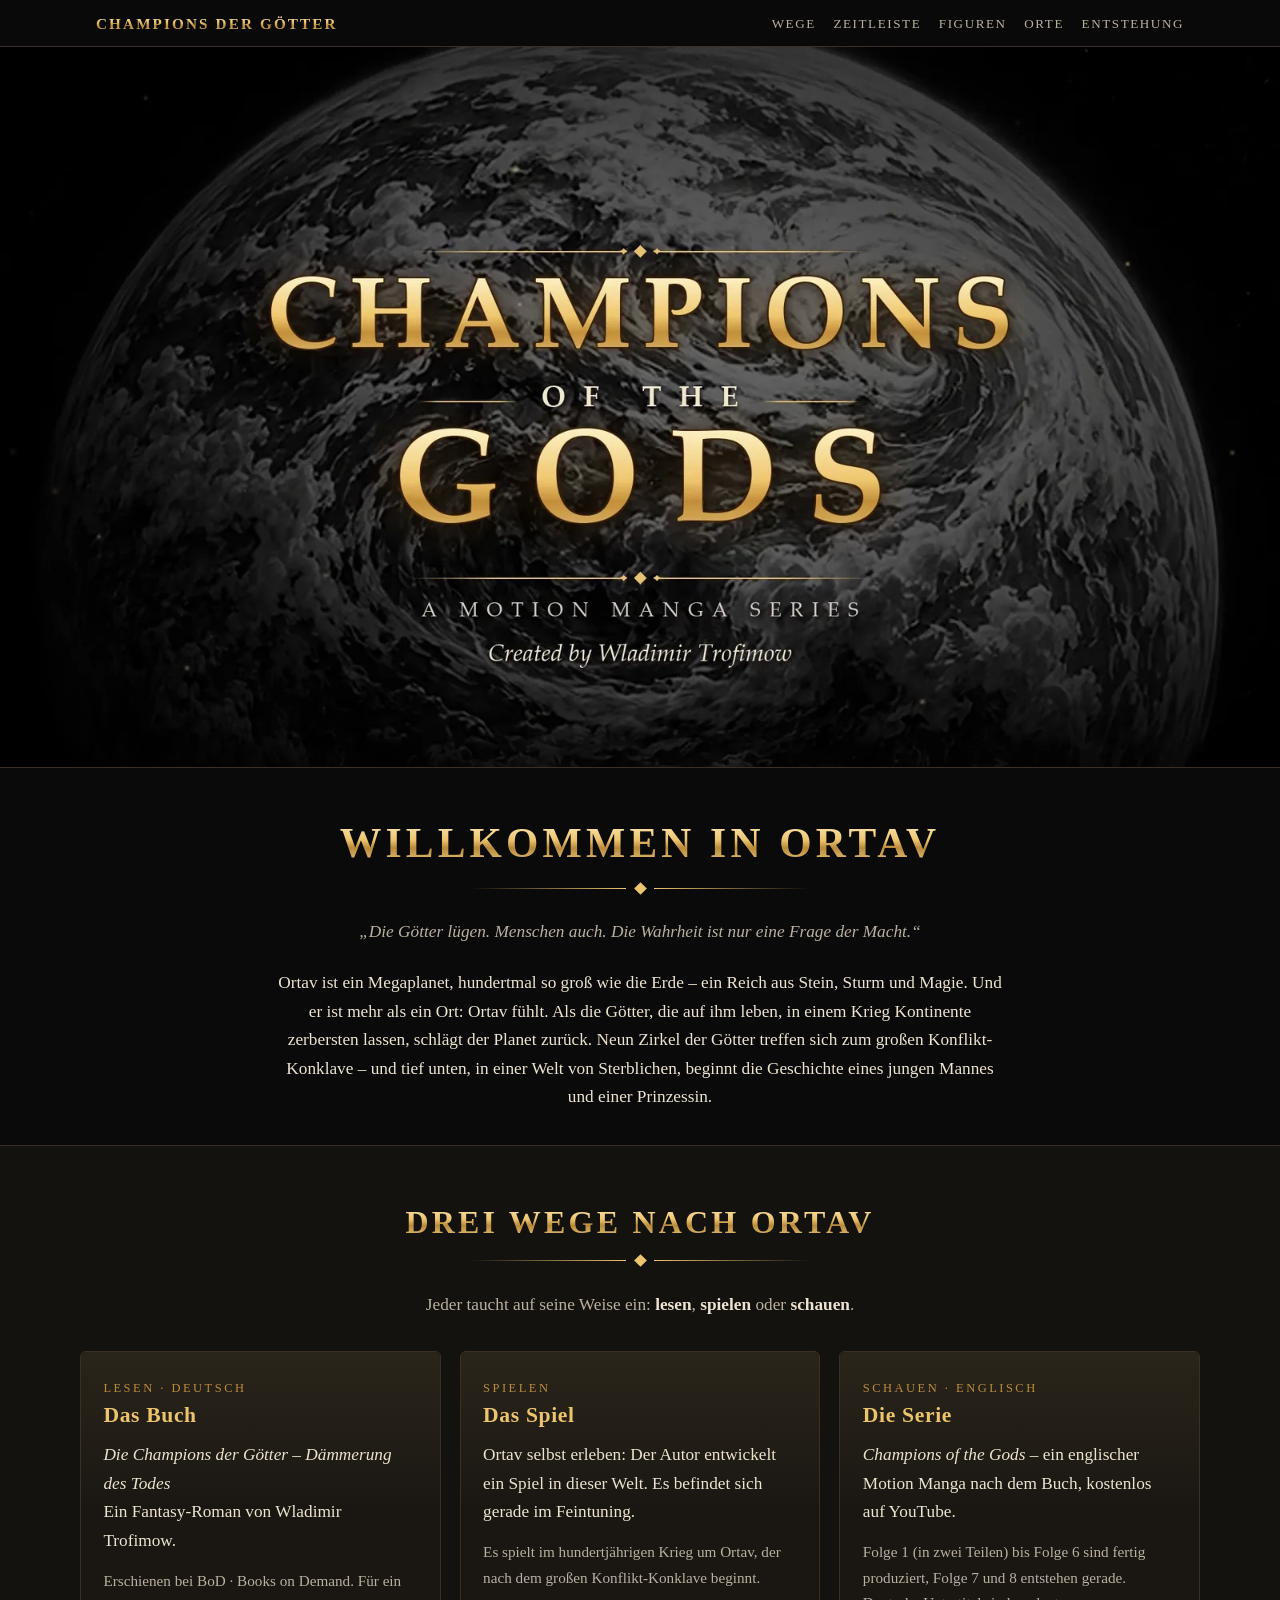
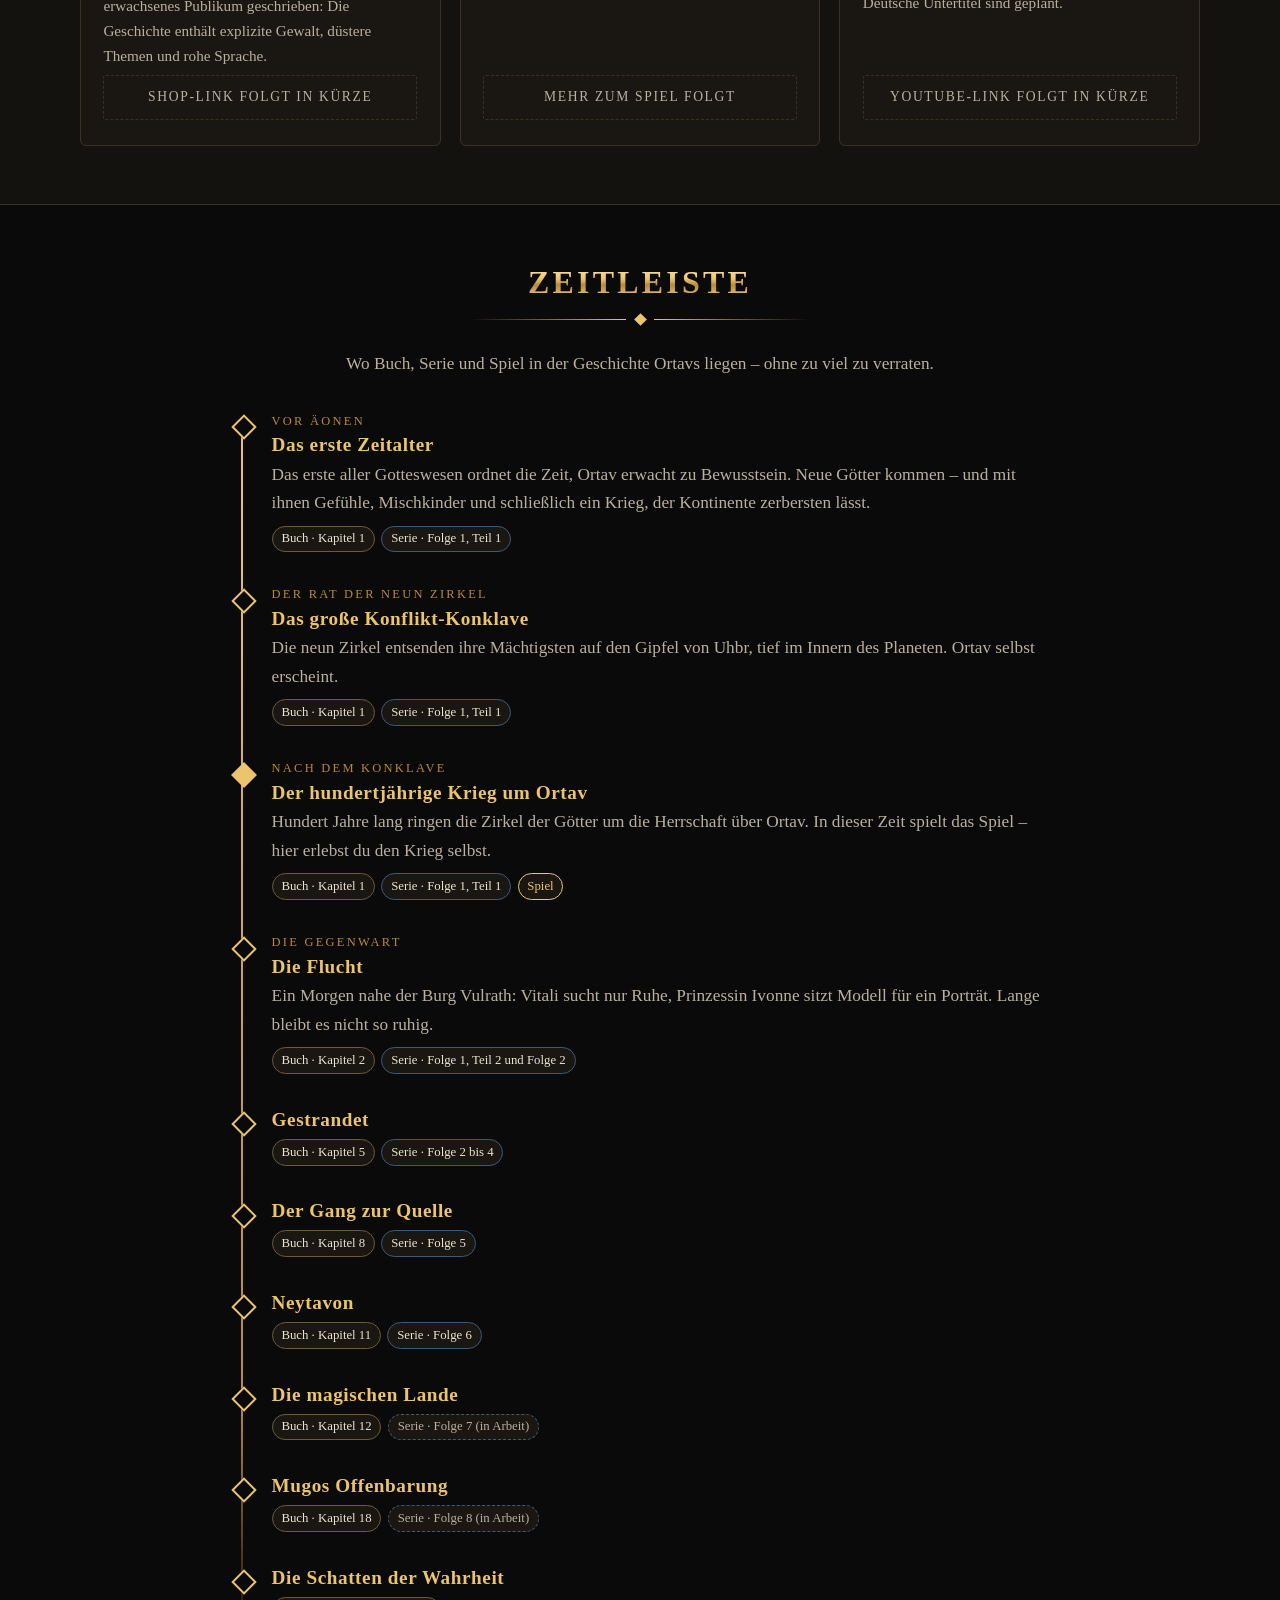
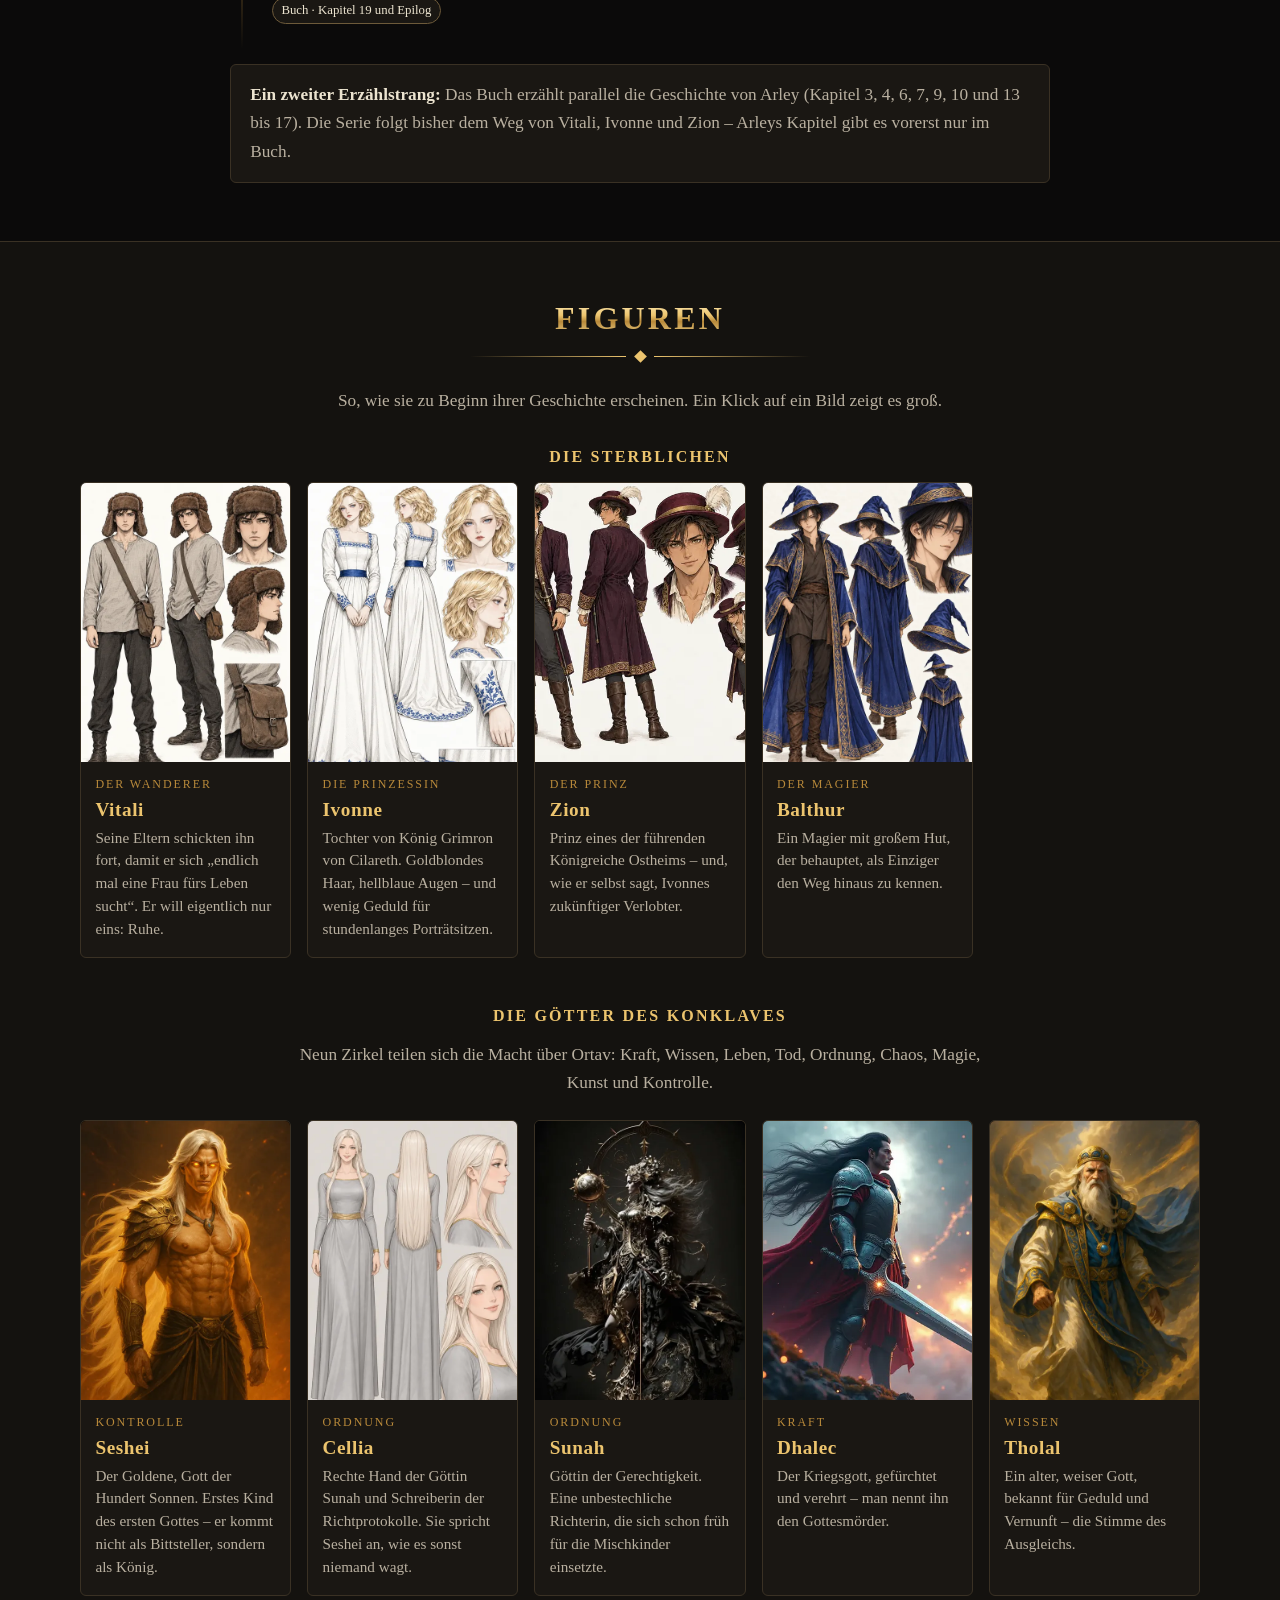
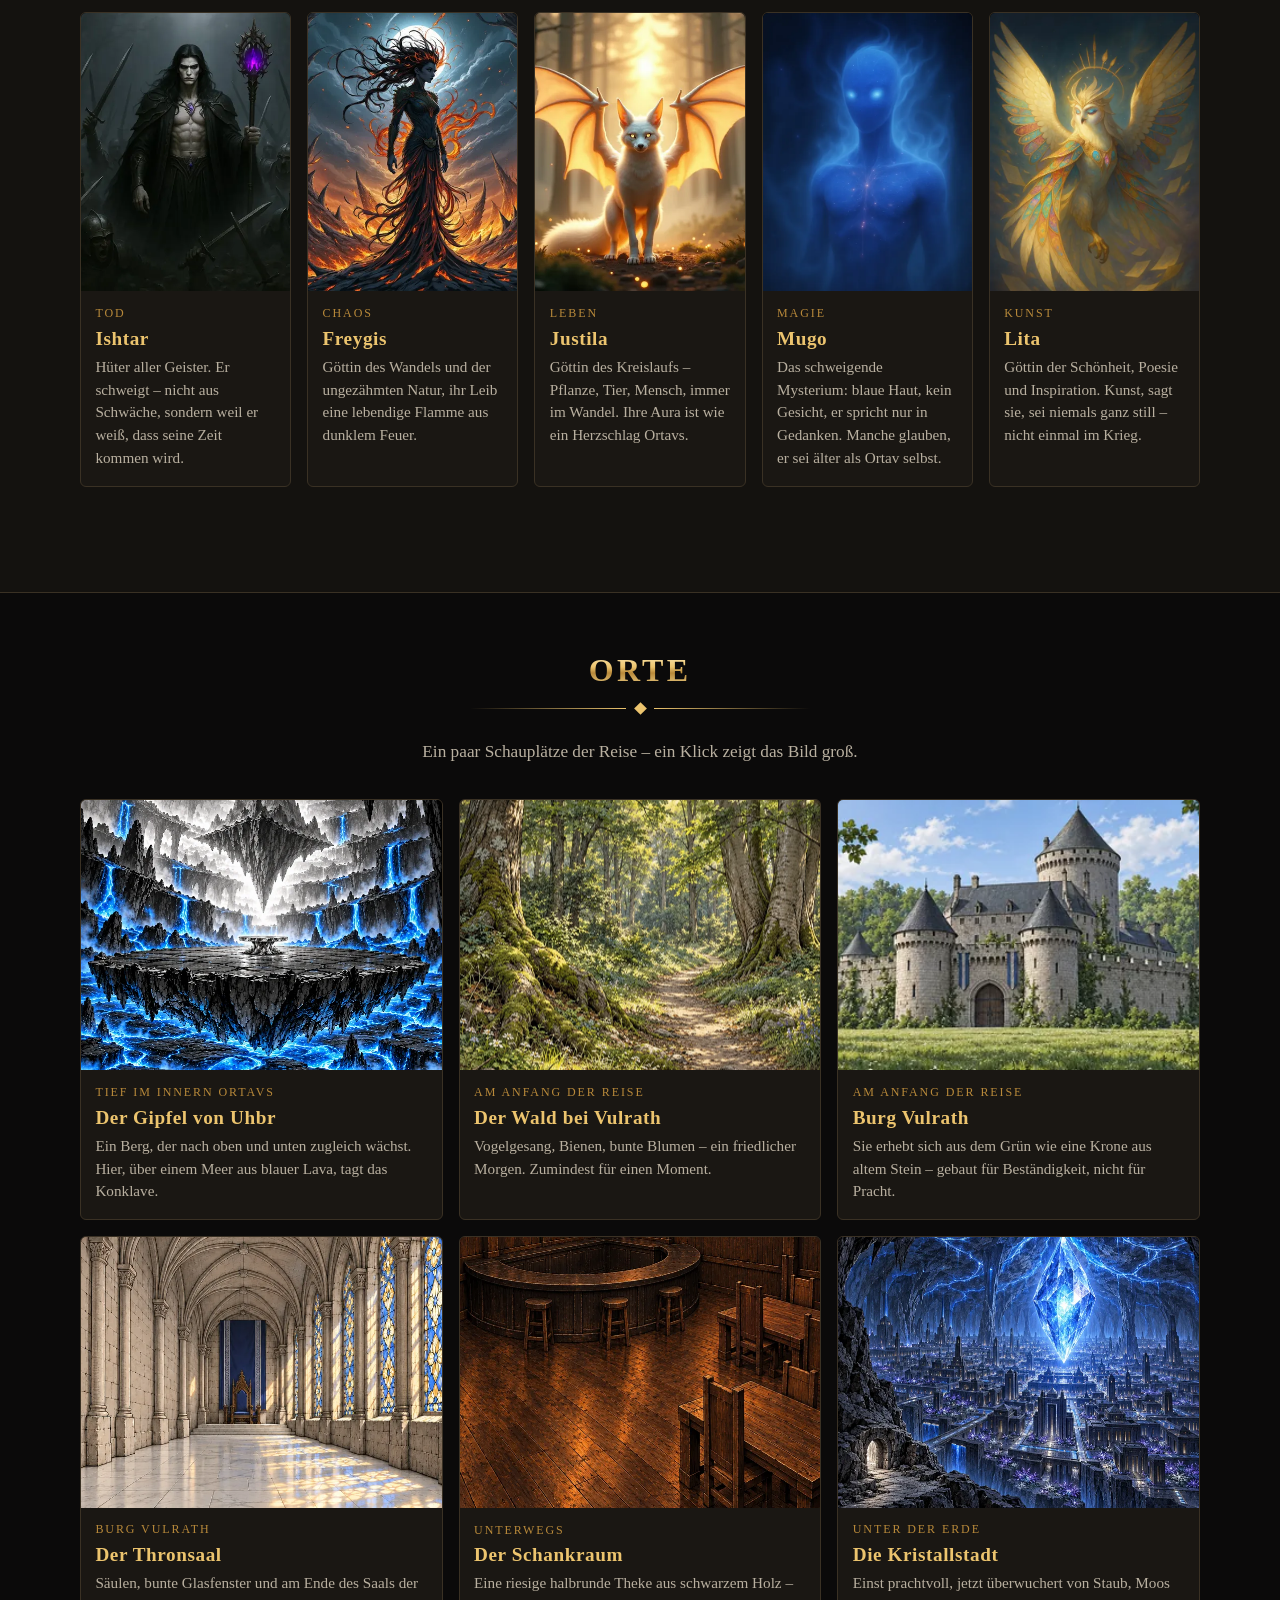
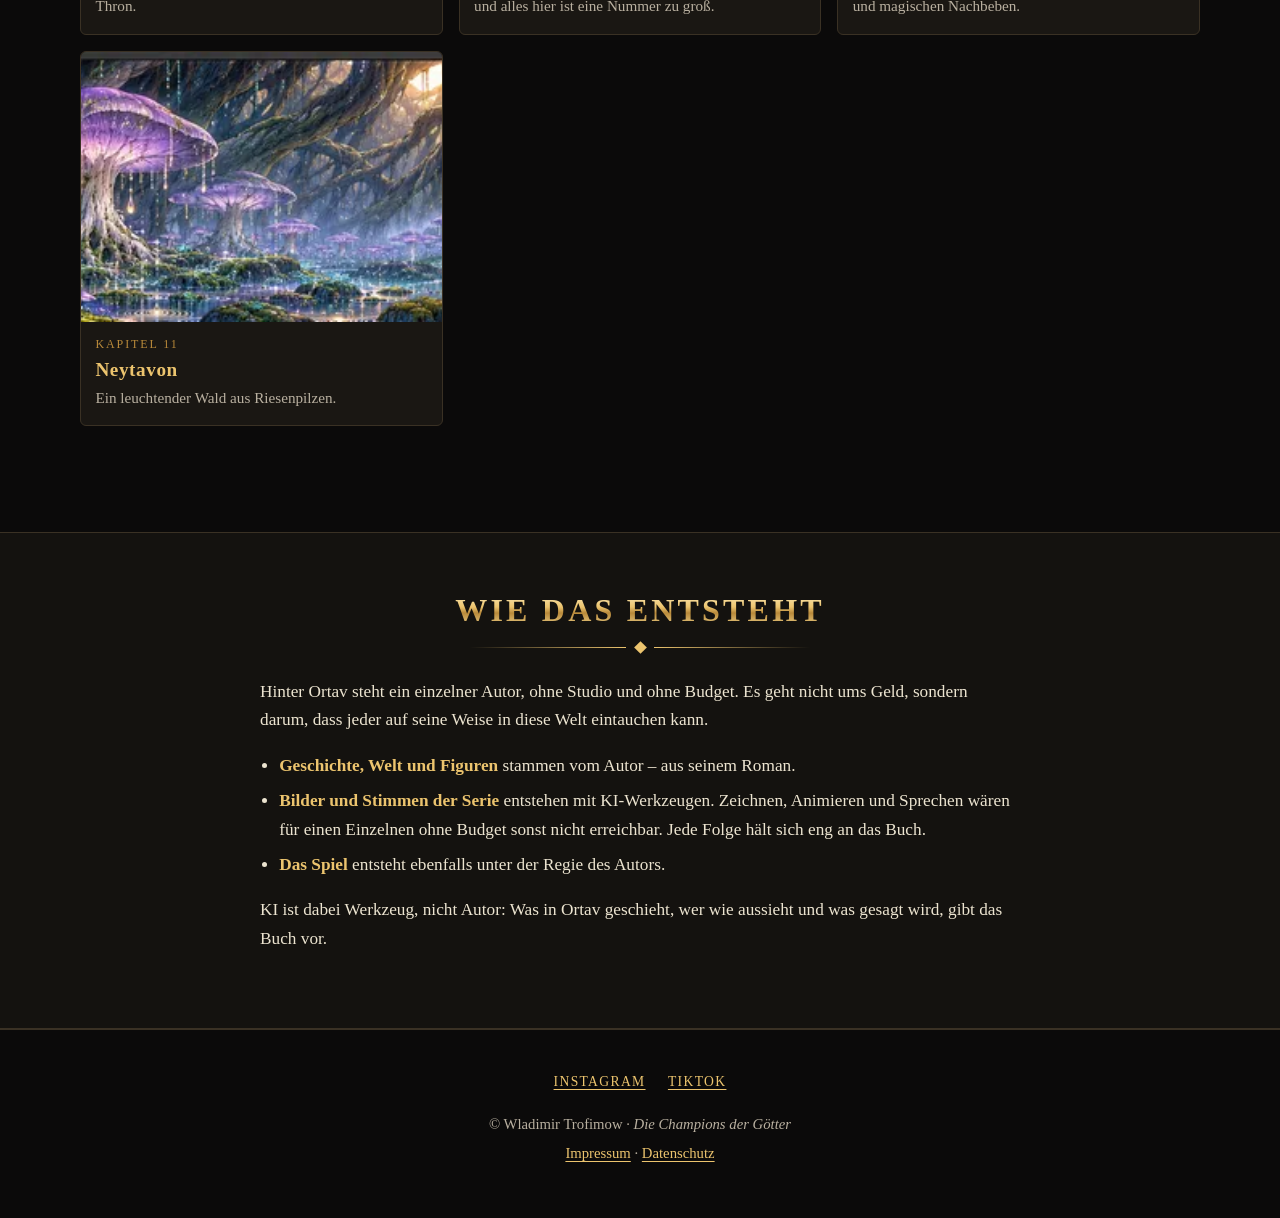
==== index.html @ 9cc0976a "Ortav-Webseite: Startseite, Zeitleiste, Figuren, Orte, Entstehung Co-Authored-By: Claude Opus 5.5 <n" ====
<!doctype html>
<html lang="de">
<head>
  <meta charset="utf-8">
  <meta name="viewport" content="width=device-width, initial-scale=1">
  <title>Champions der Götter – Willkommen in Ortav</title>
  <meta name="description" content="Die Welt Ortav aus dem Fantasy-Roman „Die Champions der Götter – Dämmerung des Todes“ von Wladimir Trofimow: Buch, Spiel und die englische Motion-Manga-Serie auf YouTube.">
  <meta name="theme-color" content="#0b0a0a">
  <meta property="og:type" content="website">
  <meta property="og:url" content="https://championsdergoetter-dotcom.github.io/">
  <meta property="og:title" content="Champions der Götter – Willkommen in Ortav">
  <meta property="og:description" content="Lesen, spielen oder schauen: drei Wege in die Welt Ortav.">
  <meta property="og:image" content="https://championsdergoetter-dotcom.github.io/img/vorschau.jpg">
  <link rel="icon" href="favicon.svg" type="image/svg+xml">
  <link rel="stylesheet" href="style.css">
</head>
<body>
<a class="skip" href="#inhalt">Zum Inhalt springen</a>

<header class="kopf">
  <div class="kopf-innen">
    <a class="marke" href="#top">Champions der Götter</a>
    <nav aria-label="Hauptnavigation">
      <ul>
        <li><a href="#wege">Wege</a></li>
        <li><a href="#zeitleiste">Zeitleiste</a></li>
        <li><a href="#figuren">Figuren</a></li>
        <li><a href="#orte">Orte</a></li>
        <li><a href="#entstehung">Entstehung</a></li>
      </ul>
    </nav>
  </div>
</header>

<main id="inhalt">
  <div class="titel" id="top">
    <img src="img/titelkarte.webp"
         srcset="img/titelkarte-klein.webp 800w, img/titelkarte.webp 1600w"
         sizes="100vw" width="1600" height="900"
         alt="Titelkarte der Serie: in goldenen Buchstaben „Champions of the Gods“ vor dem dunklen Riesenplaneten Ortav">
  </div>

  <section class="einleitung" aria-labelledby="willkommen">
    <h1 id="willkommen">Willkommen in Ortav</h1>
    <div class="zier" aria-hidden="true"><span></span></div>
    <p class="motto">„Die Götter lügen. Menschen auch. Die Wahrheit ist nur eine Frage der Macht.“</p>
    <p>Ortav ist ein Megaplanet, hundertmal so groß wie die Erde – ein Reich aus Stein, Sturm und Magie.
      Und er ist mehr als ein Ort: Ortav fühlt. Als die Götter, die auf ihm leben, in einem Krieg
      Kontinente zerbersten lassen, schlägt der Planet zurück. Neun Zirkel der Götter treffen sich
      zum großen Konflikt-Konklave – und tief unten, in einer Welt von Sterblichen, beginnt die
      Geschichte eines jungen Mannes und einer Prinzessin.</p>
  </section>

  <!-- ===================== DREI WEGE ===================== -->
  <section class="abschnitt" id="wege" aria-labelledby="wege-titel">
    <div class="innen">
      <h2 id="wege-titel">Drei Wege nach Ortav</h2>
      <div class="zier" aria-hidden="true"><span></span></div>
      <p class="lead">Jeder taucht auf seine Weise ein: <strong>lesen</strong>, <strong>spielen</strong> oder <strong>schauen</strong>.</p>

      <div class="wege">
        <article class="weg">
          <p class="art">Lesen · Deutsch</p>
          <h3>Das Buch</h3>
          <p><em>Die Champions der Götter – Dämmerung des Todes</em><br>Ein Fantasy-Roman von Wladimir Trofimow.</p>
          <p class="klein">Erschienen bei BoD · Books on Demand. Für ein erwachsenes Publikum geschrieben: Die Geschichte enthält
            explizite Gewalt, düstere Themen und rohe Sprache.</p>
          <span class="knopf aus">Shop-Link folgt in Kürze</span>
        </article>

        <article class="weg">
          <p class="art">Spielen</p>
          <h3>Das Spiel</h3>
          <p>Ortav selbst erleben: Der Autor entwickelt ein Spiel in dieser Welt. Es befindet sich gerade im Feintuning.</p>
          <p class="klein">Es spielt im hundertjährigen Krieg um Ortav, der nach dem großen Konflikt-Konklave beginnt.</p>
          <span class="knopf aus">Mehr zum Spiel folgt</span>
        </article>

        <article class="weg">
          <p class="art">Schauen · Englisch</p>
          <h3>Die Serie</h3>
          <p><em>Champions of the Gods</em> – ein englischer Motion Manga nach dem Buch, kostenlos auf YouTube.</p>
          <p class="klein">Folge 1 (in zwei Teilen) bis Folge 6 sind fertig produziert, Folge 7 und 8 entstehen gerade.
            Deutsche Untertitel sind geplant.</p>
          <span class="knopf aus">YouTube-Link folgt in Kürze</span>
        </article>
      </div>
    </div>
  </section>

  <!-- ===================== ZEITLEISTE ===================== -->
  <section class="abschnitt" id="zeitleiste" aria-labelledby="zeit-titel">
    <div class="innen">
      <h2 id="zeit-titel">Zeitleiste</h2>
      <div class="zier" aria-hidden="true"><span></span></div>
      <p class="lead">Wo Buch, Serie und Spiel in der Geschichte Ortavs liegen – ohne zu viel zu verraten.</p>

      <ol class="zeitleiste">
        <li>
          <p class="epoche">Vor Äonen</p>
          <h3>Das erste Zeitalter</h3>
          <p>Das erste aller Gotteswesen ordnet die Zeit, Ortav erwacht zu Bewusstsein. Neue Götter kommen –
            und mit ihnen Gefühle, Mischkinder und schließlich ein Krieg, der Kontinente zerbersten lässt.</p>
          <ul class="marken"><li class="buch">Buch · Kapitel 1</li><li class="serie">Serie · Folge 1, Teil 1</li></ul>
        </li>
        <li>
          <p class="epoche">Der Rat der neun Zirkel</p>
          <h3>Das große Konflikt-Konklave</h3>
          <p>Die neun Zirkel entsenden ihre Mächtigsten auf den Gipfel von Uhbr, tief im Innern des Planeten. Ortav selbst erscheint.</p>
          <ul class="marken"><li class="buch">Buch · Kapitel 1</li><li class="serie">Serie · Folge 1, Teil 1</li></ul>
        </li>
        <li class="spiel">
          <p class="epoche">Nach dem Konklave</p>
          <h3>Der hundertjährige Krieg um Ortav</h3>
          <p>Hundert Jahre lang ringen die Zirkel der Götter um die Herrschaft über Ortav.
            In dieser Zeit spielt das Spiel – hier erlebst du den Krieg selbst.</p>
          <ul class="marken"><li class="buch">Buch · Kapitel 1</li><li class="serie">Serie · Folge 1, Teil 1</li><li class="spiel">Spiel</li></ul>
        </li>
        <li>
          <p class="epoche">Die Gegenwart</p>
          <h3>Die Flucht</h3>
          <p>Ein Morgen nahe der Burg Vulrath: Vitali sucht nur Ruhe, Prinzessin Ivonne sitzt Modell für ein Porträt. Lange bleibt es nicht so ruhig.</p>
          <ul class="marken"><li class="buch">Buch · Kapitel 2</li><li class="serie">Serie · Folge 1, Teil 2 und Folge 2</li></ul>
        </li>
        <li>
          <h3>Gestrandet</h3>
          <ul class="marken"><li class="buch">Buch · Kapitel 5</li><li class="serie">Serie · Folge 2 bis 4</li></ul>
        </li>
        <li>
          <h3>Der Gang zur Quelle</h3>
          <ul class="marken"><li class="buch">Buch · Kapitel 8</li><li class="serie">Serie · Folge 5</li></ul>
        </li>
        <li>
          <h3>Neytavon</h3>
          <ul class="marken"><li class="buch">Buch · Kapitel 11</li><li class="serie">Serie · Folge 6</li></ul>
        </li>
        <li>
          <h3>Die magischen Lande</h3>
          <ul class="marken"><li class="buch">Buch · Kapitel 12</li><li class="serie wip">Serie · Folge 7 (in Arbeit)</li></ul>
        </li>
        <li>
          <h3>Mugos Offenbarung</h3>
          <ul class="marken"><li class="buch">Buch · Kapitel 18</li><li class="serie wip">Serie · Folge 8 (in Arbeit)</li></ul>
        </li>
        <li>
          <h3>Die Schatten der Wahrheit</h3>
          <ul class="marken"><li class="buch">Buch · Kapitel 19 und Epilog</li></ul>
        </li>
      </ol>

      <div class="nebenstrang">
        <strong>Ein zweiter Erzählstrang:</strong> Das Buch erzählt parallel die Geschichte von Arley
        (Kapitel 3, 4, 6, 7, 9, 10 und 13 bis 17). Die Serie folgt bisher dem Weg von Vitali, Ivonne und Zion –
        Arleys Kapitel gibt es vorerst nur im Buch.
      </div>
    </div>
  </section>

  <!-- ===================== FIGUREN ===================== -->
  <section class="abschnitt" id="figuren" aria-labelledby="fig-titel">
    <div class="innen">
      <h2 id="fig-titel">Figuren</h2>
      <div class="zier" aria-hidden="true"><span></span></div>
      <p class="lead">So, wie sie zu Beginn ihrer Geschichte erscheinen. Ein Klick auf ein Bild zeigt es groß.</p>

      <h3 class="gruppe">Die Sterblichen</h3>
      <div class="karten">
        <figure class="karte">
          <a class="bild" href="img/fig-vitali-gross.webp"><img src="img/fig-vitali.webp" width="520" height="780" loading="lazy" alt="Vitali: junger Mann mit brauner Ushanka, schlichtem Hemd und Umhängetasche"></a>
          <figcaption><span class="rolle">Der Wanderer</span><h3>Vitali</h3>
            <p>Seine Eltern schickten ihn fort, damit er sich „endlich mal eine Frau fürs Leben sucht“. Er will eigentlich nur eins: Ruhe.</p></figcaption>
        </figure>
        <figure class="karte">
          <a class="bild" href="img/fig-ivonne-gross.webp"><img src="img/fig-ivonne.webp" width="520" height="780" loading="lazy" alt="Ivonne: junge Frau mit goldblondem, welligem Haar in einem weißen Kleid"></a>
          <figcaption><span class="rolle">Die Prinzessin</span><h3>Ivonne</h3>
            <p>Tochter von König Grimron von Cilareth. Goldblondes Haar, hellblaue Augen – und wenig Geduld für stundenlanges Porträtsitzen.</p></figcaption>
        </figure>
        <figure class="karte">
          <a class="bild" href="img/fig-zion-gross.webp"><img src="img/fig-zion.webp" width="520" height="475" loading="lazy" alt="Zion: junger Mann mit Federhut und weinrotem Mantel"></a>
          <figcaption><span class="rolle">Der Prinz</span><h3>Zion</h3>
            <p>Prinz eines der führenden Königreiche Ostheims – und, wie er selbst sagt, Ivonnes zukünftiger Verlobter.</p></figcaption>
        </figure>
        <figure class="karte">
          <a class="bild" href="img/fig-balthur-gross.webp"><img src="img/fig-balthur.webp" width="520" height="780" loading="lazy" alt="Balthur: Magier mit breitkrempigem blauem Spitzhut und blauem Mantel"></a>
          <figcaption><span class="rolle">Der Magier</span><h3>Balthur</h3>
            <p>Ein Magier mit großem Hut, der behauptet, als Einziger den Weg hinaus zu kennen.</p></figcaption>
        </figure>
      </div>

      <h3 class="gruppe">Die Götter des Konklaves</h3>
      <p class="lead">Neun Zirkel teilen sich die Macht über Ortav: Kraft, Wissen, Leben, Tod, Ordnung, Chaos, Magie, Kunst und Kontrolle.</p>
      <div class="karten">
        <figure class="karte">
          <a class="bild" href="img/fig-seshei-gross.webp"><img src="img/fig-seshei.webp" width="520" height="780" loading="lazy" alt="Seshei: Gott mit langem weißem Haar in goldenem Licht"></a>
          <figcaption><span class="rolle">Kontrolle</span><h3>Seshei</h3>
            <p>Der Goldene, Gott der Hundert Sonnen. Erstes Kind des ersten Gottes – er kommt nicht als Bittsteller, sondern als König.</p></figcaption>
        </figure>
        <figure class="karte">
          <a class="bild" href="img/fig-cellia-gross.webp"><img src="img/fig-cellia.webp" width="520" height="780" loading="lazy" alt="Cellia: Göttin mit hüftlangem weißblondem Haar in silbergrauem Kleid"></a>
          <figcaption><span class="rolle">Ordnung</span><h3>Cellia</h3>
            <p>Rechte Hand der Göttin Sunah und Schreiberin der Richtprotokolle. Sie spricht Seshei an, wie es sonst niemand wagt.</p></figcaption>
        </figure>
        <figure class="karte">
          <a class="bild" href="img/fig-sunah-gross.webp"><img src="img/fig-sunah.webp" width="520" height="650" loading="lazy" alt="Sunah: Göttin in dunkler, reich verzierter Rüstung"></a>
          <figcaption><span class="rolle">Ordnung</span><h3>Sunah</h3>
            <p>Göttin der Gerechtigkeit. Eine unbestechliche Richterin, die sich schon früh für die Mischkinder einsetzte.</p></figcaption>
        </figure>
        <figure class="karte">
          <a class="bild" href="img/fig-dhalec-gross.webp"><img src="img/fig-dhalec.webp" width="520" height="428" loading="lazy" alt="Dhalec: gerüsteter Krieger mit rotem Umhang und Schwert vor einem Sternenhimmel"></a>
          <figcaption><span class="rolle">Kraft</span><h3>Dhalec</h3>
            <p>Der Kriegsgott, gefürchtet und verehrt – man nennt ihn den Gottesmörder.</p></figcaption>
        </figure>
        <figure class="karte">
          <a class="bild" href="img/fig-tholal-gross.webp"><img src="img/fig-tholal.webp" width="520" height="780" loading="lazy" alt="Tholal: alter Gott mit langem weißem Bart in goldblauen Gewändern"></a>
          <figcaption><span class="rolle">Wissen</span><h3>Tholal</h3>
            <p>Ein alter, weiser Gott, bekannt für Geduld und Vernunft – die Stimme des Ausgleichs.</p></figcaption>
        </figure>
        <figure class="karte">
          <a class="bild" href="img/fig-ishtar-gross.webp"><img src="img/fig-ishtar.webp" width="520" height="520" loading="lazy" alt="Ishtar: dunkle Gestalt mit violett leuchtendem Stab inmitten von Schatten"></a>
          <figcaption><span class="rolle">Tod</span><h3>Ishtar</h3>
            <p>Hüter aller Geister. Er schweigt – nicht aus Schwäche, sondern weil er weiß, dass seine Zeit kommen wird.</p></figcaption>
        </figure>
        <figure class="karte">
          <a class="bild" href="img/fig-freygis-gross.webp"><img src="img/fig-freygis.webp" width="520" height="520" loading="lazy" alt="Freygis: Göttin aus dunklem Feuer"></a>
          <figcaption><span class="rolle">Chaos</span><h3>Freygis</h3>
            <p>Göttin des Wandels und der ungezähmten Natur, ihr Leib eine lebendige Flamme aus dunklem Feuer.</p></figcaption>
        </figure>
        <figure class="karte">
          <a class="bild" href="img/fig-justila-gross.webp"><img src="img/fig-justila.webp" width="520" height="520" loading="lazy" alt="Justila: geflügeltes, fuchsartiges Wesen in goldenem Waldlicht"></a>
          <figcaption><span class="rolle">Leben</span><h3>Justila</h3>
            <p>Göttin des Kreislaufs – Pflanze, Tier, Mensch, immer im Wandel. Ihre Aura ist wie ein Herzschlag Ortavs.</p></figcaption>
        </figure>
        <figure class="karte">
          <a class="bild" href="img/fig-mugo-gross.webp"><img src="img/fig-mugo.webp" width="520" height="780" loading="lazy" alt="Mugo: blaue, gesichtslose Gestalt mit leuchtenden Augen"></a>
          <figcaption><span class="rolle">Magie</span><h3>Mugo</h3>
            <p>Das schweigende Mysterium: blaue Haut, kein Gesicht, er spricht nur in Gedanken. Manche glauben, er sei älter als Ortav selbst.</p></figcaption>
        </figure>
        <figure class="karte">
          <a class="bild" href="img/fig-lita-gross.webp"><img src="img/fig-lita.webp" width="520" height="780" loading="lazy" alt="Lita: geflügelte, goldene Gestalt mit Strahlenkranz"></a>
          <figcaption><span class="rolle">Kunst</span><h3>Lita</h3>
            <p>Göttin der Schönheit, Poesie und Inspiration. Kunst, sagt sie, sei niemals ganz still – nicht einmal im Krieg.</p></figcaption>
        </figure>
      </div>
    </div>
  </section>

  <!-- ===================== ORTE ===================== -->
  <section class="abschnitt" id="orte" aria-labelledby="orte-titel">
    <div class="innen">
      <h2 id="orte-titel">Orte</h2>
      <div class="zier" aria-hidden="true"><span></span></div>
      <p class="lead">Ein paar Schauplätze der Reise – ein Klick zeigt das Bild groß.</p>
      <div class="karten orte">
        <figure class="karte">
          <a class="bild" href="img/ort-uhbr-gross.webp"><img src="img/ort-uhbr.webp" width="720" height="756" loading="lazy" alt="Eine schwebende Plattform aus dunklem Stein über einem Meer aus blau leuchtender Lava, darüber ein umgekehrter Berg"></a>
          <figcaption><span class="rolle">Tief im Innern Ortavs</span><h3>Der Gipfel von Uhbr</h3>
            <p>Ein Berg, der nach oben und unten zugleich wächst. Hier, über einem Meer aus blauer Lava, tagt das Konklave.</p></figcaption>
        </figure>
        <figure class="karte">
          <a class="bild" href="img/ort-wald-vulrath-gross.webp"><img src="img/ort-wald-vulrath.webp" width="720" height="691" loading="lazy" alt="Sonniger Waldweg zwischen moosbewachsenen Bäumen"></a>
          <figcaption><span class="rolle">Am Anfang der Reise</span><h3>Der Wald bei Vulrath</h3>
            <p>Vogelgesang, Bienen, bunte Blumen – ein friedlicher Morgen. Zumindest für einen Moment.</p></figcaption>
        </figure>
        <figure class="karte">
          <a class="bild" href="img/ort-burg-vulrath-gross.webp"><img src="img/ort-burg-vulrath.webp" width="720" height="240" loading="lazy" alt="Eine graue Steinburg mit spitzen Schieferdächern hinter einer grünen Wiese"></a>
          <figcaption><span class="rolle">Am Anfang der Reise</span><h3>Burg Vulrath</h3>
            <p>Sie erhebt sich aus dem Grün wie eine Krone aus altem Stein – gebaut für Beständigkeit, nicht für Pracht.</p></figcaption>
        </figure>
        <figure class="karte">
          <a class="bild" href="img/ort-thronsaal-gross.webp"><img src="img/ort-thronsaal.webp" width="720" height="529" loading="lazy" alt="Ein heller Thronsaal mit Säulen und bunten Glasfenstern"></a>
          <figcaption><span class="rolle">Burg Vulrath</span><h3>Der Thronsaal</h3>
            <p>Säulen, bunte Glasfenster und am Ende des Saals der Thron.</p></figcaption>
        </figure>
        <figure class="karte">
          <a class="bild" href="img/ort-schankraum-gross.webp"><img src="img/ort-schankraum.webp" width="720" height="1080" loading="lazy" alt="Ein holzgetäfelter Schankraum mit halbrunder schwarzer Theke"></a>
          <figcaption><span class="rolle">Unterwegs</span><h3>Der Schankraum</h3>
            <p>Eine riesige halbrunde Theke aus schwarzem Holz – und alles hier ist eine Nummer zu groß.</p></figcaption>
        </figure>
        <figure class="karte">
          <a class="bild" href="img/ort-kristallstadt-gross.webp"><img src="img/ort-kristallstadt.webp" width="720" height="626" loading="lazy" alt="Eine dunkle Stadt in einer riesigen Höhle, über ihr ein blau leuchtender Kristall"></a>
          <figcaption><span class="rolle">Unter der Erde</span><h3>Die Kristallstadt</h3>
            <p>Einst prachtvoll, jetzt überwuchert von Staub, Moos und magischen Nachbeben.</p></figcaption>
        </figure>
        <figure class="karte">
          <a class="bild" href="img/ort-neytavon-gross.webp"><img src="img/ort-neytavon.webp" width="720" height="168" loading="lazy" alt="Ein Wald aus riesigen violetten Pilzen"></a>
          <figcaption><span class="rolle">Kapitel 11</span><h3>Neytavon</h3>
            <p>Ein leuchtender Wald aus Riesenpilzen.</p></figcaption>
        </figure>
      </div>
    </div>
  </section>

  <!-- ===================== ENTSTEHUNG ===================== -->
  <section class="abschnitt" id="entstehung" aria-labelledby="ent-titel">
    <div class="innen entstehung">
      <h2 id="ent-titel">Wie das entsteht</h2>
      <div class="zier" aria-hidden="true"><span></span></div>
      <p>Hinter Ortav steht ein einzelner Autor, ohne Studio und ohne Budget. Es geht nicht ums Geld, sondern darum,
        dass jeder auf seine Weise in diese Welt eintauchen kann.</p>
      <ul>
        <li><strong>Geschichte, Welt und Figuren</strong> stammen vom Autor – aus seinem Roman.</li>
        <li><strong>Bilder und Stimmen der Serie</strong> entstehen mit KI-Werkzeugen. Zeichnen, Animieren und Sprechen
          wären für einen Einzelnen ohne Budget sonst nicht erreichbar. Jede Folge hält sich eng an das Buch.</li>
        <li><strong>Das Spiel</strong> entsteht ebenfalls unter der Regie des Autors.</li>
      </ul>
      <p>KI ist dabei Werkzeug, nicht Autor: Was in Ortav geschieht, wer wie aussieht und was gesagt wird, gibt das Buch vor.</p>
    </div>
  </section>
</main>

<footer class="fuss">
  <ul class="kanaele">
    <li><a href="https://www.instagram.com/championsdergoetter" rel="noopener">Instagram</a></li>
    <li><a href="https://www.tiktok.com/@champions.der.gtt" rel="noopener">TikTok</a></li>
  </ul>
  <p>© Wladimir Trofimow · <em>Die Champions der Götter</em></p>
  <p><a href="impressum.html">Impressum</a> · <a href="datenschutz.html">Datenschutz</a></p>
</footer>
</body>
</html>
---- style.css ----
/* Champions der Götter – Ortav. Reines CSS, keine externen Schriften oder Skripte. */
:root {
  --bg: #0b0a0a;
  --bg-2: #14120f;
  --panel: #1a1713;
  --line: #3a3124;
  --gold: #ecc46e;
  --gold-hell: #fff0c4;
  --gold-dunkel: #b8893a;
  --text: #ece4d0;
  --text-2: #b9b0a0;
  --serif: "Palatino Linotype", "Book Antiqua", Palatino, "URW Palladio L", "P052", Georgia, serif;
  --max: 1120px;
}

* { box-sizing: border-box; }
html { scroll-behavior: smooth; -webkit-text-size-adjust: 100%; }
body {
  margin: 0;
  background: var(--bg);
  color: var(--text);
  font-family: var(--serif);
  font-size: 1.08rem;
  line-height: 1.65;
}
img { max-width: 100%; height: auto; display: block; }
a { color: var(--gold); text-underline-offset: 3px; }
a:hover { color: var(--gold-hell); }
:focus-visible { outline: 2px solid var(--gold); outline-offset: 3px; }

.skip { position: absolute; left: -999px; top: 0; background: var(--gold); color: #000; padding: .5rem 1rem; z-index: 20; }
.skip:focus { left: 1rem; }

/* ---------- Kopfleiste ---------- */
.kopf {
  position: sticky; top: 0; z-index: 10;
  background: rgba(11, 10, 10, .92);
  backdrop-filter: blur(6px);
  border-bottom: 1px solid var(--line);
}
.kopf-innen {
  max-width: var(--max); margin: 0 auto; padding: .55rem 16px;
  display: flex; align-items: center; gap: 1.2rem;
}
.marke {
  font-weight: bold; letter-spacing: .14em; text-transform: uppercase;
  text-decoration: none; white-space: nowrap; font-size: .95rem;
  background: linear-gradient(180deg, var(--gold-hell) 0%, var(--gold) 45%, var(--gold-dunkel) 60%, #f7dd96 100%);
  -webkit-background-clip: text; background-clip: text; color: transparent;
}
.kopf nav { overflow-x: auto; scrollbar-width: none; margin-left: auto; }
.kopf nav::-webkit-scrollbar { display: none; }
.kopf nav ul { display: flex; gap: 1.1rem; list-style: none; margin: 0; padding: 0; }
.kopf nav a {
  color: var(--text-2); text-decoration: none; white-space: nowrap;
  font-size: .82rem; letter-spacing: .12em; text-transform: uppercase;
}
.kopf nav a:hover { color: var(--gold); }

/* ---------- Titel ---------- */
.titel { background: #000; border-bottom: 1px solid var(--line); }
.titel img { width: 100%; max-width: 1600px; margin: 0 auto; }

.einleitung { max-width: 760px; margin: 0 auto; padding: 3.2rem 16px 1rem; text-align: center; }
.motto { font-style: italic; color: var(--text-2); margin: 0 0 1.4rem; }

/* ---------- Überschriften ---------- */
h1, h2, h3 { font-weight: bold; line-height: 1.2; }
h1, h2 {
  letter-spacing: .1em; text-transform: uppercase; text-align: center;
  background: linear-gradient(180deg, var(--gold-hell) 0%, var(--gold) 42%, var(--gold-dunkel) 58%, #f7dd96 100%);
  -webkit-background-clip: text; background-clip: text; color: transparent;
}
h1 { font-size: clamp(1.7rem, 5vw, 2.6rem); margin: 0 0 .4rem; }
h2 { font-size: clamp(1.4rem, 4vw, 2rem); margin: 0; }
h3 { color: var(--gold); font-size: 1.2rem; margin: 0 0 .35rem; letter-spacing: .03em; }

.zier {
  display: flex; align-items: center; justify-content: center; gap: .6rem;
  margin: .9rem auto 1.6rem; max-width: 340px; color: var(--gold);
}
.zier::before, .zier::after { content: ""; flex: 1; height: 1px; background: linear-gradient(90deg, transparent, var(--gold)); }
.zier::after { background: linear-gradient(90deg, var(--gold), transparent); }
.zier span { width: 9px; height: 9px; background: var(--gold); transform: rotate(45deg); }

/* ---------- Abschnitte ---------- */
.abschnitt { padding: 3.6rem 16px; scroll-margin-top: 2.6rem; }
.abschnitt:nth-of-type(even) { background: var(--bg-2); border-top: 1px solid var(--line); border-bottom: 1px solid var(--line); }
.innen { max-width: var(--max); margin: 0 auto; }
.lead { max-width: 720px; margin: 0 auto 2rem; text-align: center; color: var(--text-2); }
.lead strong { color: var(--text); }

/* ---------- Drei Wege ---------- */
.wege { display: grid; grid-template-columns: repeat(auto-fit, minmax(260px, 1fr)); gap: 1.2rem; }
.weg {
  background: var(--panel); border: 1px solid var(--line); border-radius: 6px;
  padding: 1.6rem 1.4rem; display: flex; flex-direction: column;
  position: relative;
}
.weg::before {
  content: ""; position: absolute; inset: 0; border-radius: 6px; pointer-events: none;
  background: linear-gradient(180deg, rgba(236,196,110,.08), transparent 40%);
}
.weg .art { font-size: .78rem; letter-spacing: .2em; text-transform: uppercase; color: var(--gold-dunkel); margin: 0 0 .3rem; }
.weg h3 { font-size: 1.35rem; }
.weg p { margin: .4rem 0; }
.weg .klein { color: var(--text-2); font-size: .95rem; }
.weg .knopf { margin-top: auto; }

.knopf {
  display: inline-block; margin-top: 1rem; padding: .65rem 1.2rem;
  border: 1px solid var(--gold); border-radius: 3px;
  color: var(--gold); text-decoration: none; text-align: center;
  letter-spacing: .12em; text-transform: uppercase; font-size: .85rem;
}
.knopf:hover { background: var(--gold); color: #120f0a; }

/* Platzhalter: noch vom Autor zu ergänzen (vor Veröffentlichung entfernen) */
.offen {
  display: inline-block; border: 1px dashed var(--gold); color: var(--gold);
  background: rgba(236,196,110,.08); padding: .15rem .5rem; border-radius: 3px;
  font-size: .85rem; font-style: italic;
}

/* ---------- Zeitleiste ---------- */
.zeitleiste { list-style: none; margin: 0 auto; padding: 0; max-width: 820px; position: relative; }
.zeitleiste::before {
  content: ""; position: absolute; left: 11px; top: .4rem; bottom: .4rem; width: 2px;
  background: linear-gradient(180deg, var(--gold), var(--gold-dunkel) 80%, transparent);
}
.zeitleiste > li { position: relative; padding: 0 0 2rem 2.6rem; }
.zeitleiste > li::before {
  content: ""; position: absolute; left: 5px; top: .45rem; width: 14px; height: 14px;
  background: var(--bg); border: 2px solid var(--gold); transform: rotate(45deg);
}
.zeitleiste > li.spiel::before { background: var(--gold); }
.zeitleiste .epoche { font-size: .78rem; letter-spacing: .18em; text-transform: uppercase; color: var(--gold-dunkel); margin: 0; }
.zeitleiste h3 { margin: .1rem 0 .3rem; }
.zeitleiste p { margin: .3rem 0; color: var(--text-2); }
.marken { display: flex; flex-wrap: wrap; gap: .4rem; margin-top: .5rem; padding: 0; list-style: none; }
.marken li {
  font-size: .8rem; padding: .12rem .55rem; border-radius: 999px;
  border: 1px solid var(--line); color: var(--text); background: var(--panel);
}
.marken li.buch { border-color: #6d5a3a; }
.marken li.serie { border-color: #3d5a7a; }
.marken li.spiel { border-color: var(--gold); color: var(--gold); }
.marken li.wip { border-style: dashed; color: var(--text-2); }
.nebenstrang {
  max-width: 820px; margin: .5rem auto 0; padding: 1rem 1.2rem;
  border: 1px solid var(--line); border-radius: 6px; background: var(--panel); color: var(--text-2);
}
.nebenstrang strong { color: var(--text); }

/* ---------- Galerien ---------- */
.gruppe { margin: 0 0 1rem; text-align: center; color: var(--gold); letter-spacing: .14em; text-transform: uppercase; font-size: 1rem; }
.gruppe + .lead { margin-bottom: 1.4rem; }
.karten { display: grid; grid-template-columns: repeat(auto-fill, minmax(200px, 1fr)); gap: 1rem; margin-bottom: 3rem; }
.karten.orte { grid-template-columns: repeat(auto-fill, minmax(280px, 1fr)); }
.karte {
  margin: 0; background: var(--panel); border: 1px solid var(--line); border-radius: 6px; overflow: hidden;
  display: flex; flex-direction: column;
}
.karte a.bild { display: block; overflow: hidden; background: #000; }
.karte img { width: 100%; aspect-ratio: 3 / 4; object-fit: cover; object-position: top center; transition: transform .4s ease; }
.karten.orte .karte img { aspect-ratio: 4 / 3; object-position: center; }
.karte a.bild:hover img { transform: scale(1.04); }
.karte figcaption { padding: .8rem .9rem 1rem; }
.karte .rolle { display: block; font-size: .75rem; letter-spacing: .16em; text-transform: uppercase; color: var(--gold-dunkel); margin-bottom: .2rem; }
.karte p { margin: 0; font-size: .95rem; color: var(--text-2); line-height: 1.5; }

/* ---------- Wie das entsteht ---------- */
.entstehung { max-width: 760px; margin: 0 auto; }
.entstehung ul { padding-left: 1.2rem; }
.entstehung li { margin: .4rem 0; }
.entstehung li strong { color: var(--gold); }

/* ---------- Fuß ---------- */
.fuss { border-top: 1px solid var(--line); padding: 2.4rem 16px 3rem; text-align: center; color: var(--text-2); font-size: .92rem; }
.fuss .kanaele { display: flex; flex-wrap: wrap; justify-content: center; gap: .6rem 1.4rem; list-style: none; padding: 0; margin: 0 0 1.2rem; }
.fuss .kanaele a { letter-spacing: .1em; text-transform: uppercase; font-size: .85rem; }
.fuss p { margin: .3rem 0; }

/* ---------- Unterseiten (Impressum, Datenschutz) ---------- */
.text-seite { max-width: 760px; margin: 0 auto; padding: 3rem 16px; }
.text-seite h2 { text-align: left; font-size: 1.3rem; margin-top: 2rem; }

@media (max-width: 640px) {
  body { font-size: 1.02rem; }
  .kopf-innen { gap: .8rem; }
  .marke { font-size: .8rem; letter-spacing: .1em; }
  .abschnitt { padding: 2.6rem 16px; }
  .karten { grid-template-columns: repeat(2, 1fr); gap: .7rem; }
  .karten.orte { grid-template-columns: 1fr; }
  .karte figcaption { padding: .6rem .65rem .8rem; }
  .karte p { font-size: .88rem; }
}
@media (prefers-reduced-motion: reduce) {
  html { scroll-behavior: auto; }
  .karte img { transition: none; }
}

/* Knopf ohne Ziel (Link folgt) */
.knopf.aus { border-style: dashed; border-color: var(--line); color: var(--text-2); cursor: default; }
.knopf.aus:hover { background: none; color: var(--text-2); }
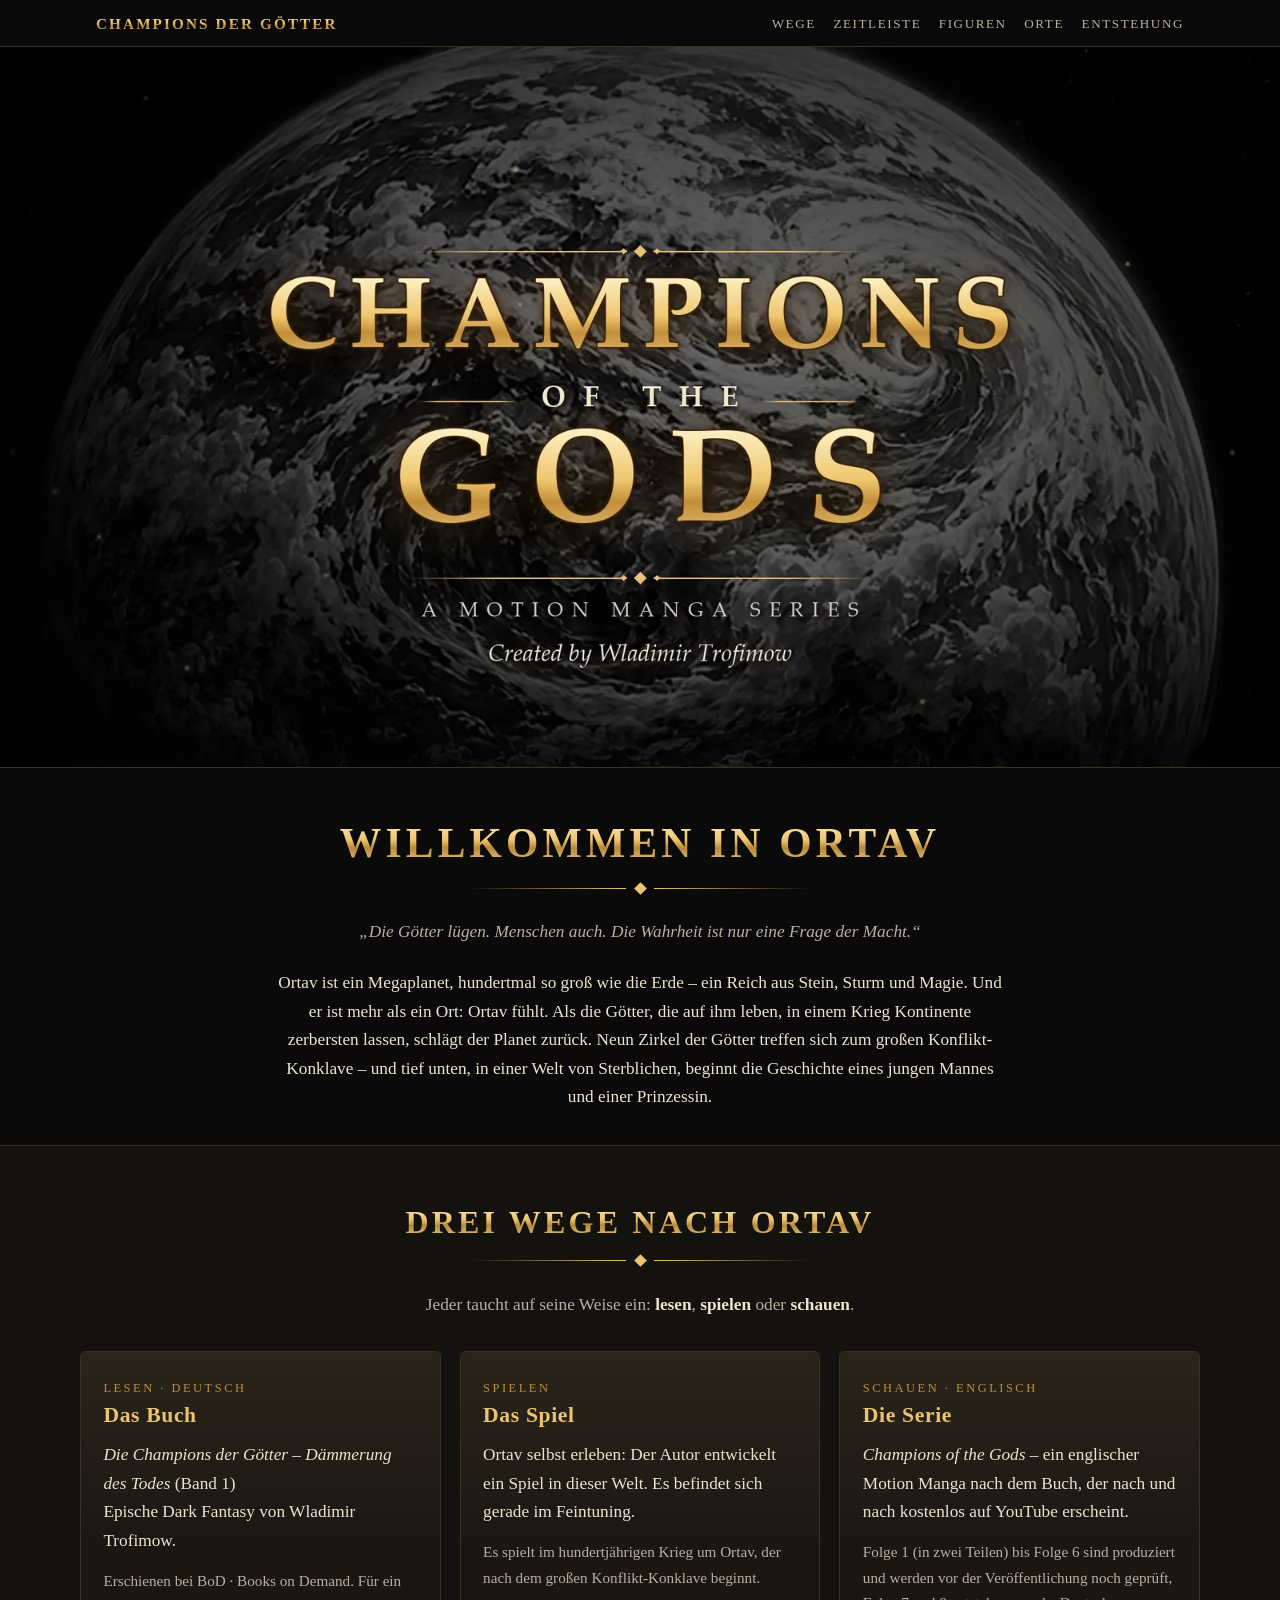
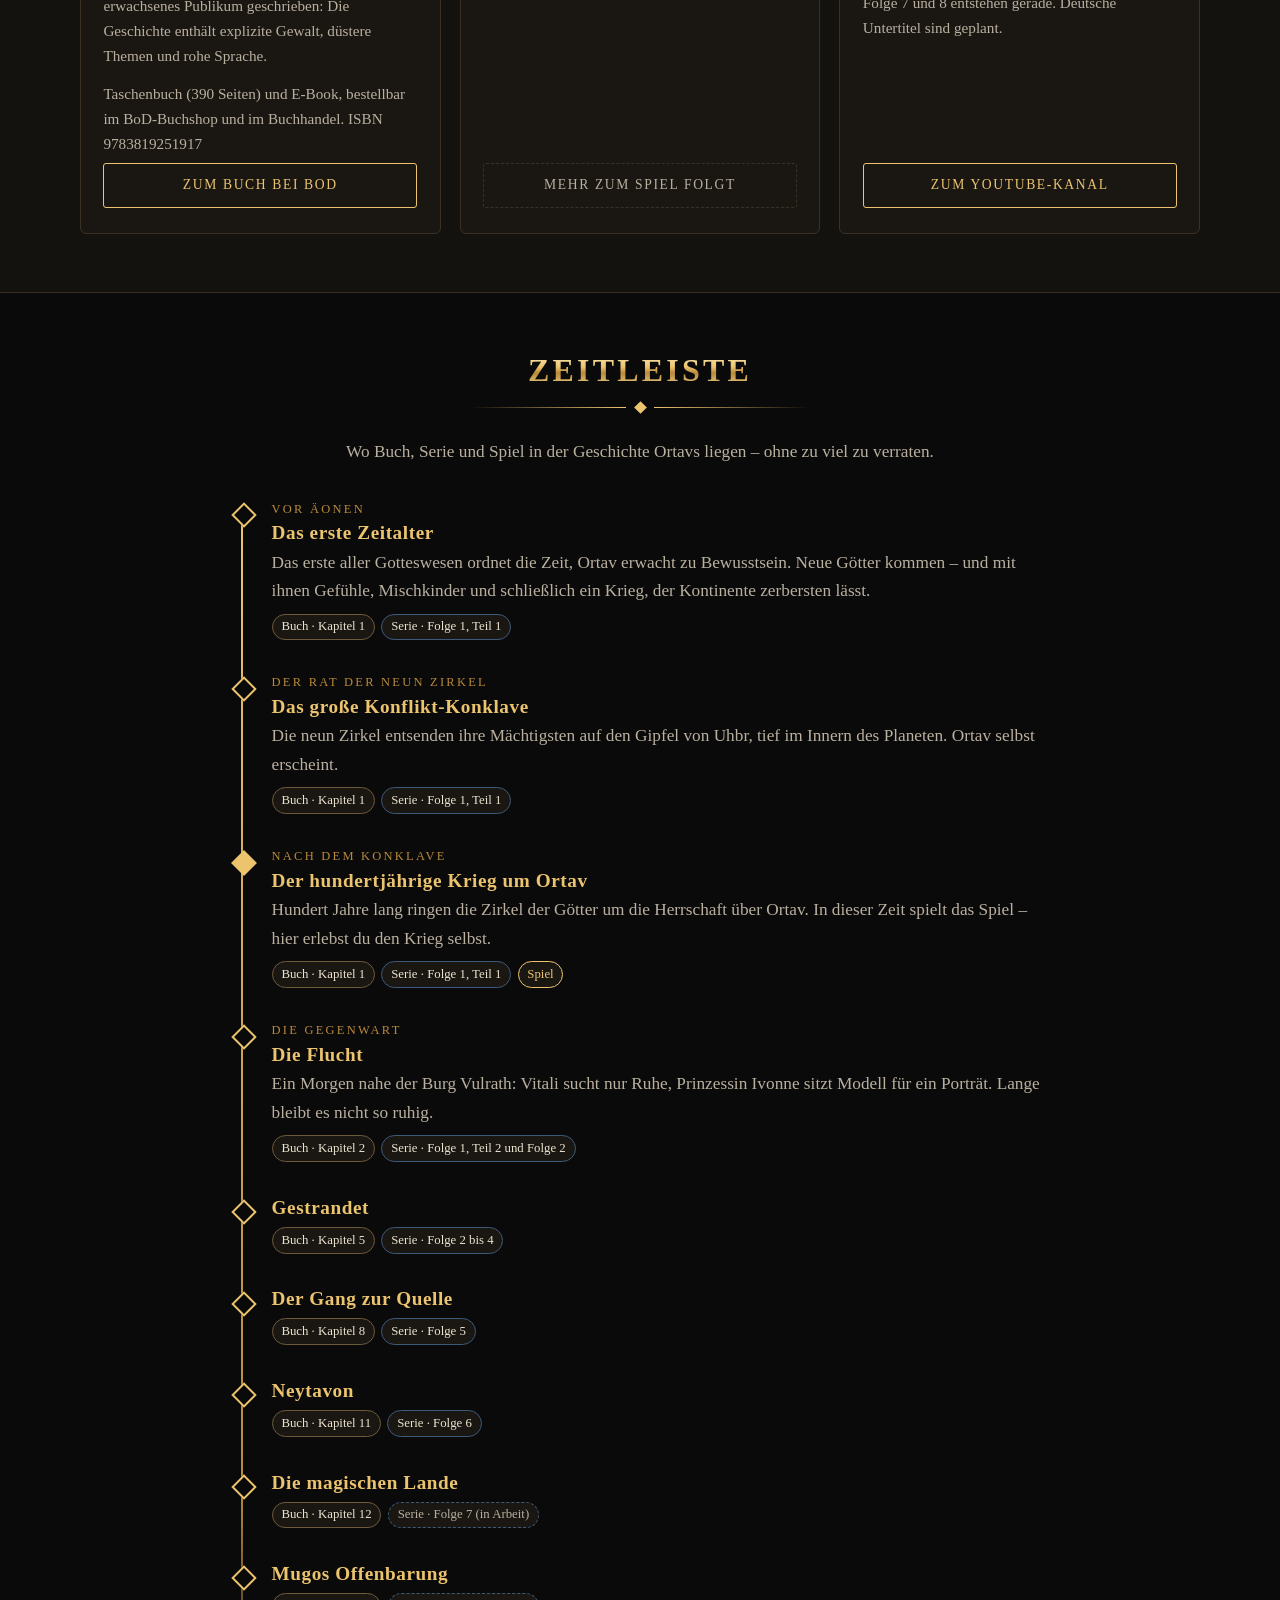
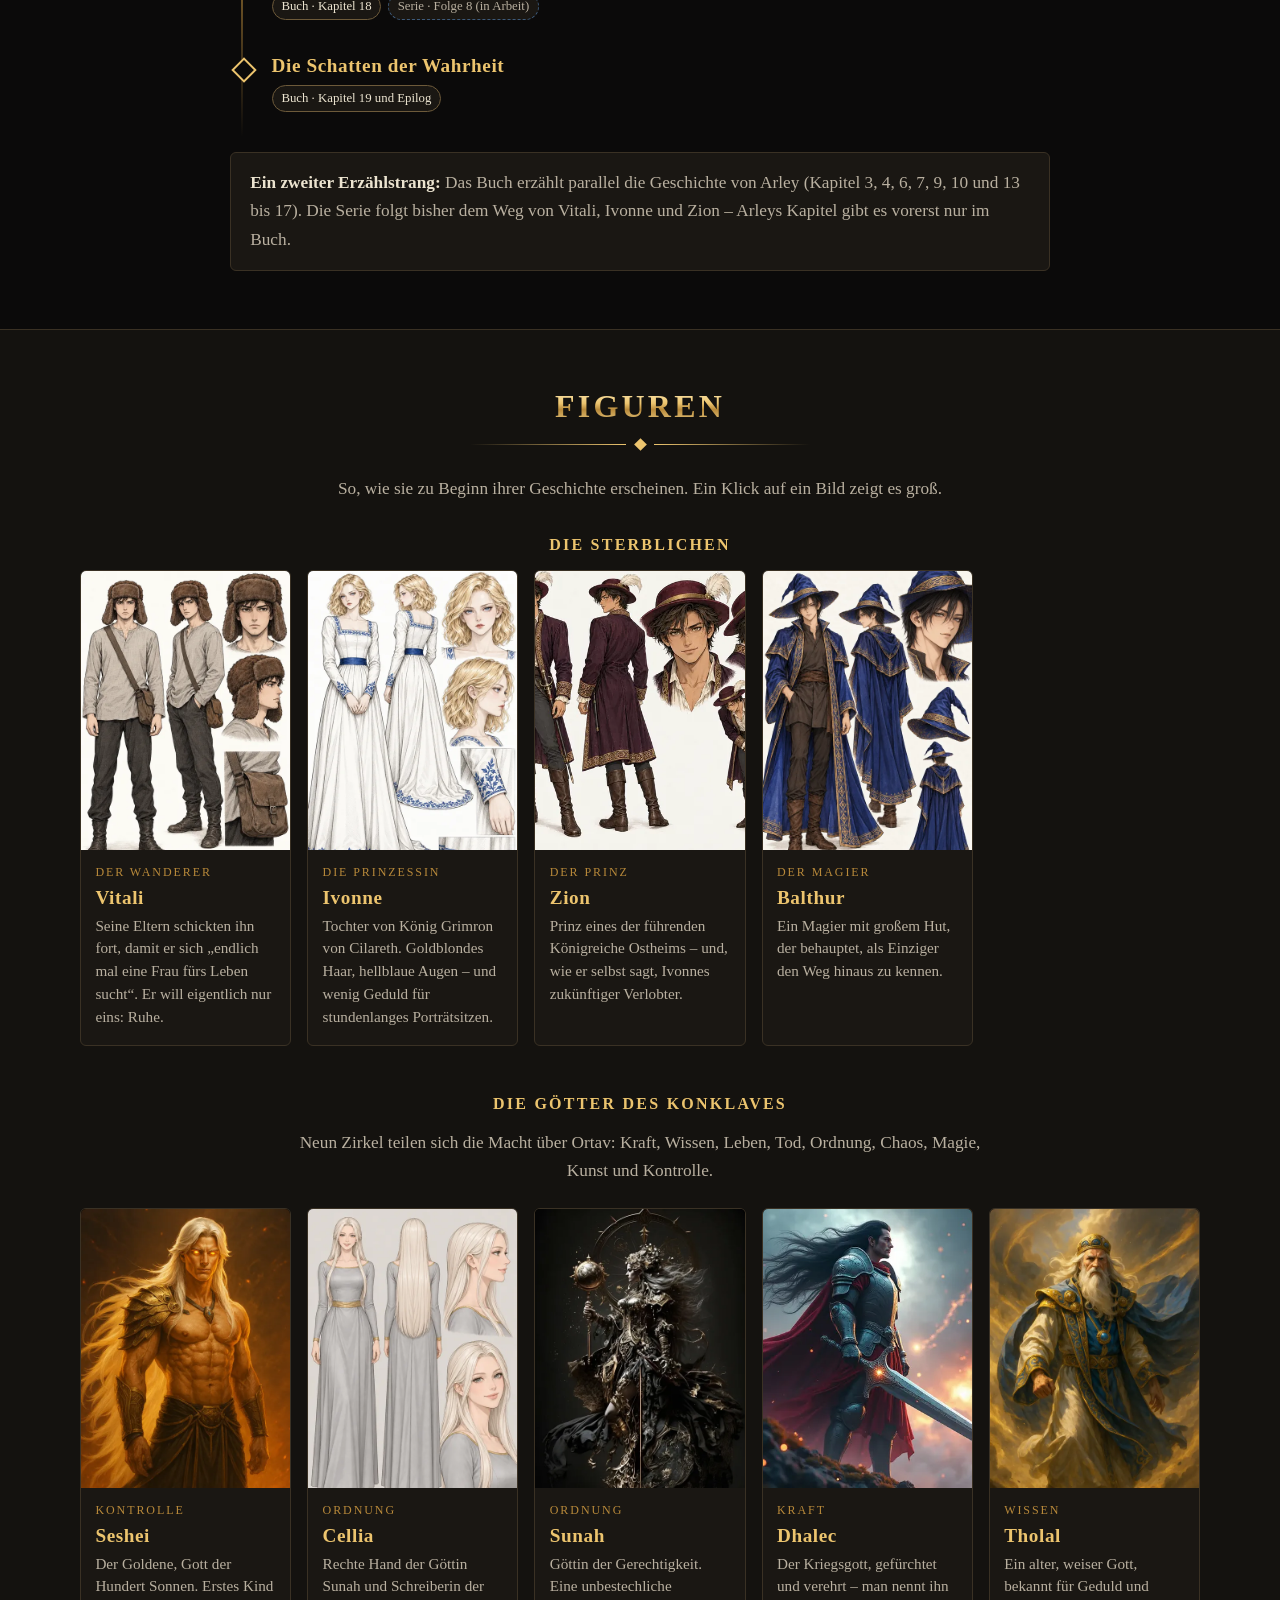
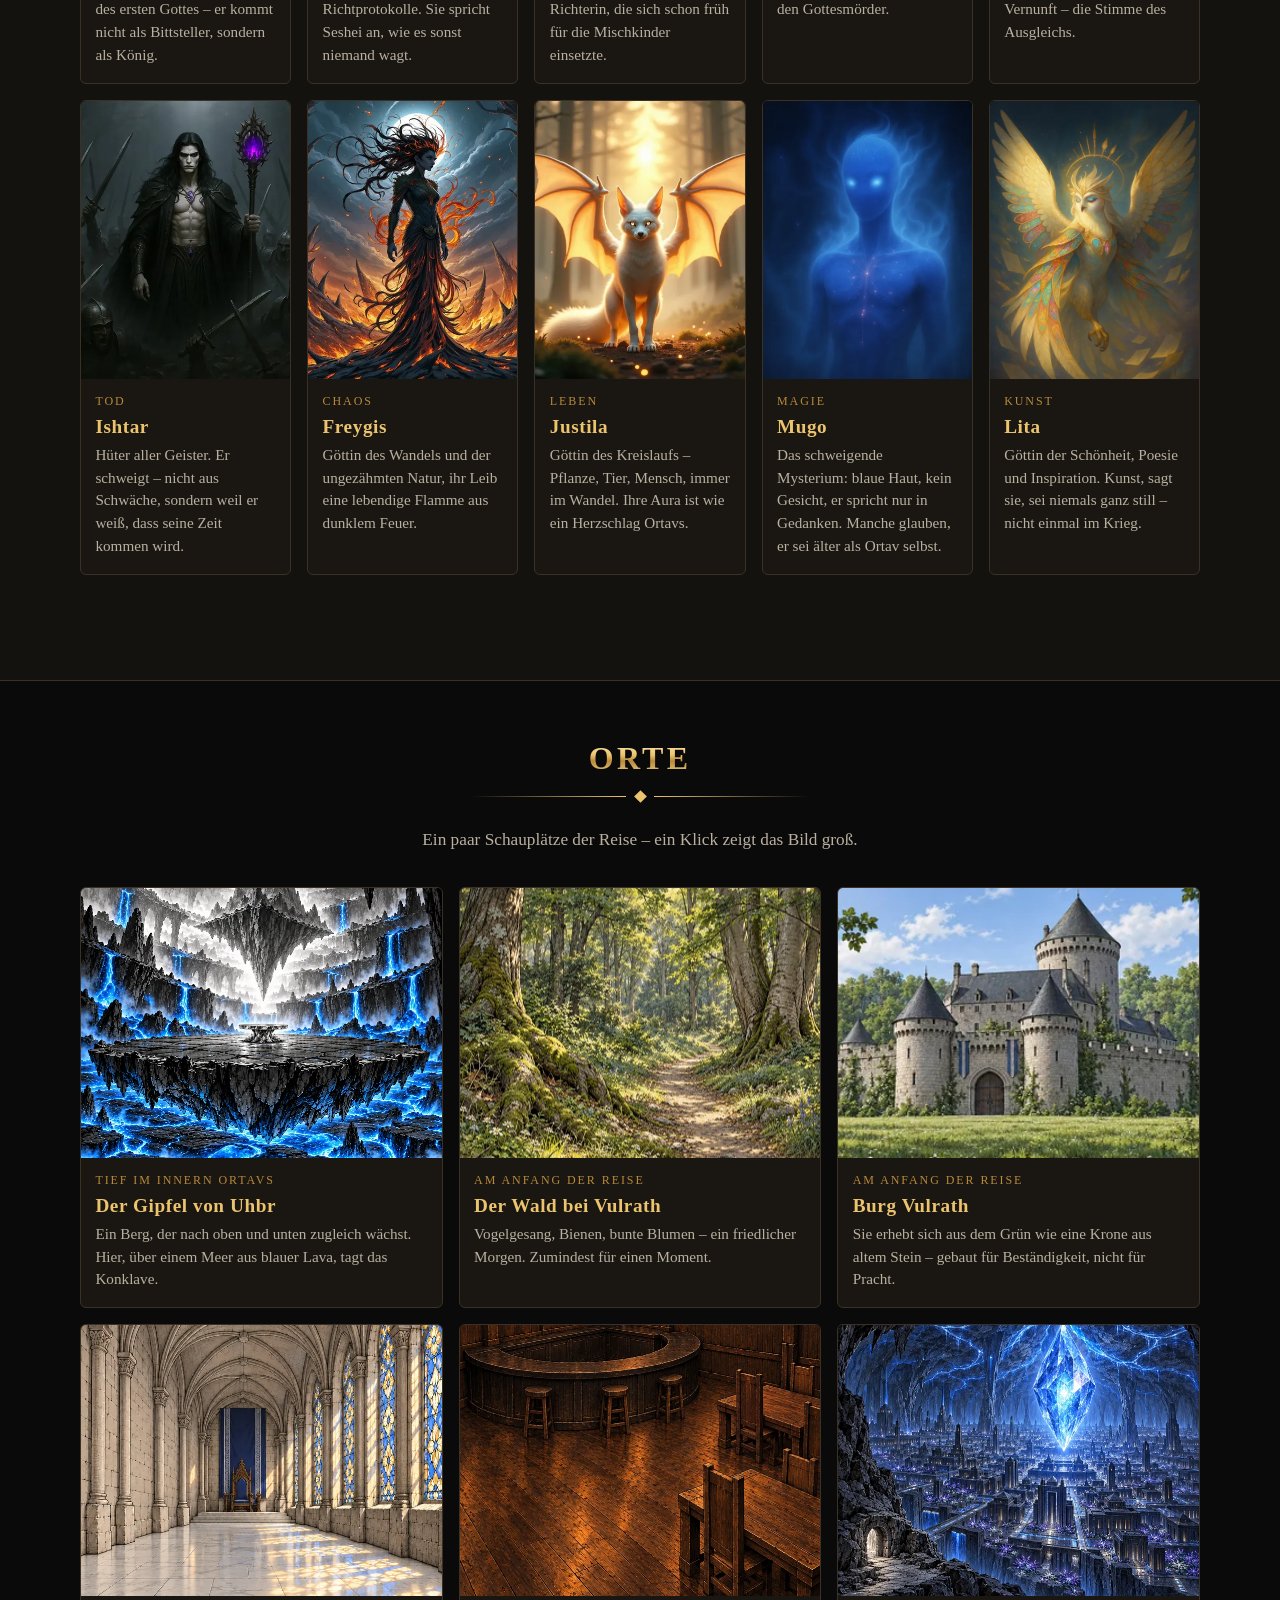
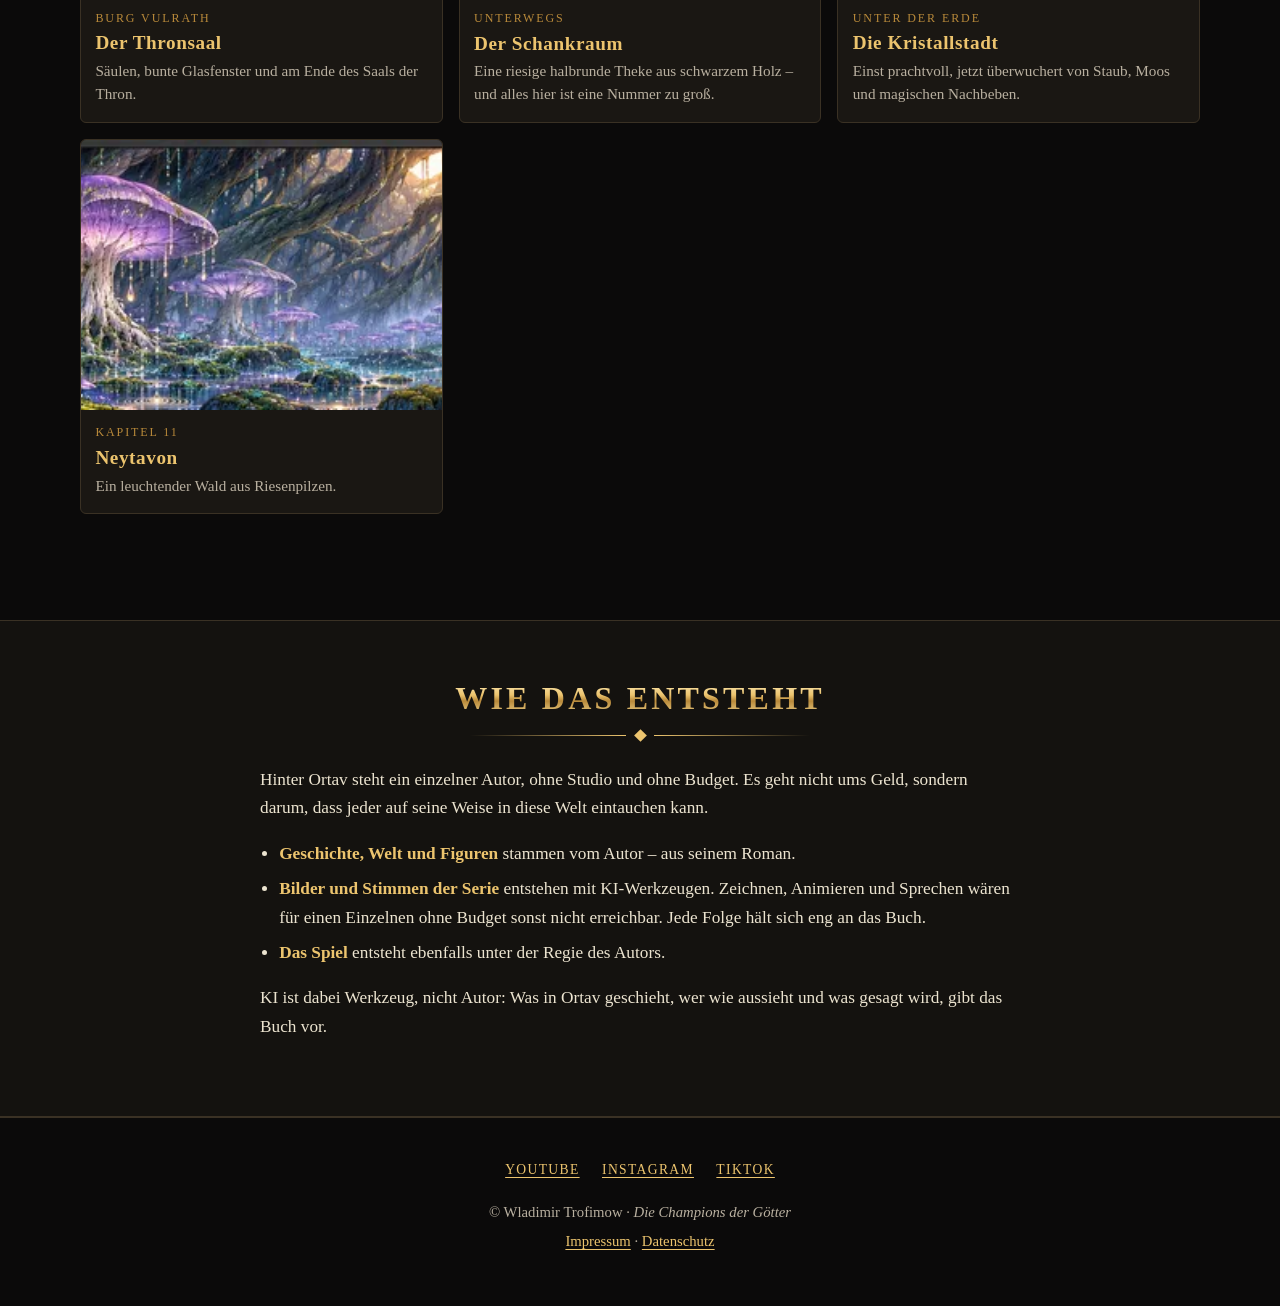
==== commit 9d05062f: "Links zu BoD-Buchshop und YouTube-Kanal, Serien-Text angepasst Co-Authored-By: Claude Opus 5.5 <nore" ====
--- a/index.html
+++ b/index.html
@@ -62,10 +62,12 @@
         <article class="weg">
           <p class="art">Lesen · Deutsch</p>
           <h3>Das Buch</h3>
-          <p><em>Die Champions der Götter – Dämmerung des Todes</em><br>Ein Fantasy-Roman von Wladimir Trofimow.</p>
+          <p><em>Die Champions der Götter – Dämmerung des Todes</em> (Band 1)<br>Epische Dark Fantasy von Wladimir Trofimow.</p>
           <p class="klein">Erschienen bei BoD · Books on Demand. Für ein erwachsenes Publikum geschrieben: Die Geschichte enthält
             explizite Gewalt, düstere Themen und rohe Sprache.</p>
-          <span class="knopf aus">Shop-Link folgt in Kürze</span>
+          <p class="klein">Taschenbuch (390 Seiten) und E-Book, bestellbar im BoD-Buchshop und im Buchhandel.
+            ISBN 9783819251917</p>
+          <a class="knopf" href="https://buchshop.bod.de/die-champions-der-goetter-wladimir-trofimow-9783819251917" rel="noopener">Zum Buch bei BoD</a>
         </article>
 
         <article class="weg">
@@ -79,10 +81,10 @@
         <article class="weg">
           <p class="art">Schauen · Englisch</p>
           <h3>Die Serie</h3>
-          <p><em>Champions of the Gods</em> – ein englischer Motion Manga nach dem Buch, kostenlos auf YouTube.</p>
-          <p class="klein">Folge 1 (in zwei Teilen) bis Folge 6 sind fertig produziert, Folge 7 und 8 entstehen gerade.
-            Deutsche Untertitel sind geplant.</p>
-          <span class="knopf aus">YouTube-Link folgt in Kürze</span>
+          <p><em>Champions of the Gods</em> – ein englischer Motion Manga nach dem Buch, der nach und nach kostenlos auf YouTube erscheint.</p>
+          <p class="klein">Folge 1 (in zwei Teilen) bis Folge 6 sind produziert und werden vor der Veröffentlichung noch geprüft,
+            Folge 7 und 8 entstehen gerade. Deutsche Untertitel sind geplant.</p>
+          <a class="knopf" href="https://www.youtube.com/@DieChampionsderG%C3%B6tterOffiziell" rel="noopener">Zum YouTube-Kanal</a>
         </article>
       </div>
     </div>
@@ -310,6 +312,7 @@
 
 <footer class="fuss">
   <ul class="kanaele">
+    <li><a href="https://www.youtube.com/@DieChampionsderG%C3%B6tterOffiziell" rel="noopener">YouTube</a></li>
     <li><a href="https://www.instagram.com/championsdergoetter" rel="noopener">Instagram</a></li>
     <li><a href="https://www.tiktok.com/@champions.der.gtt" rel="noopener">TikTok</a></li>
   </ul>
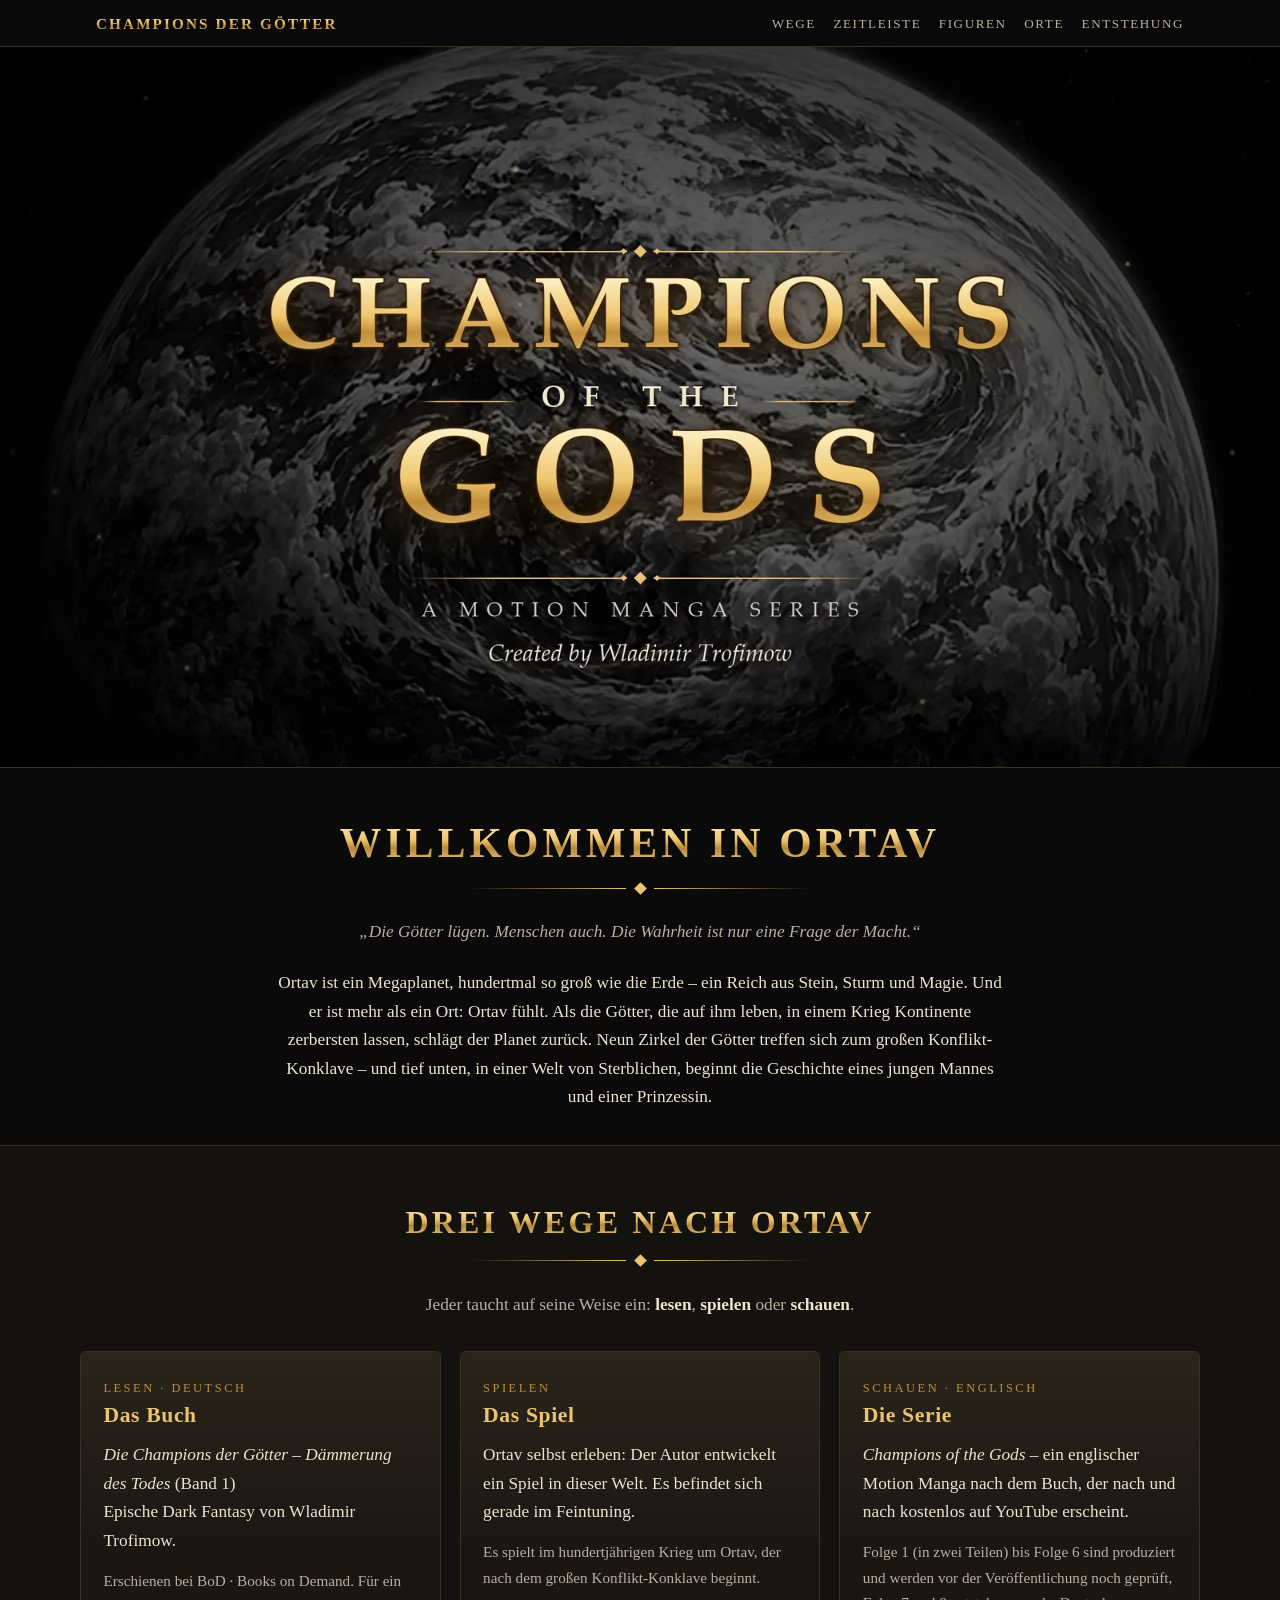
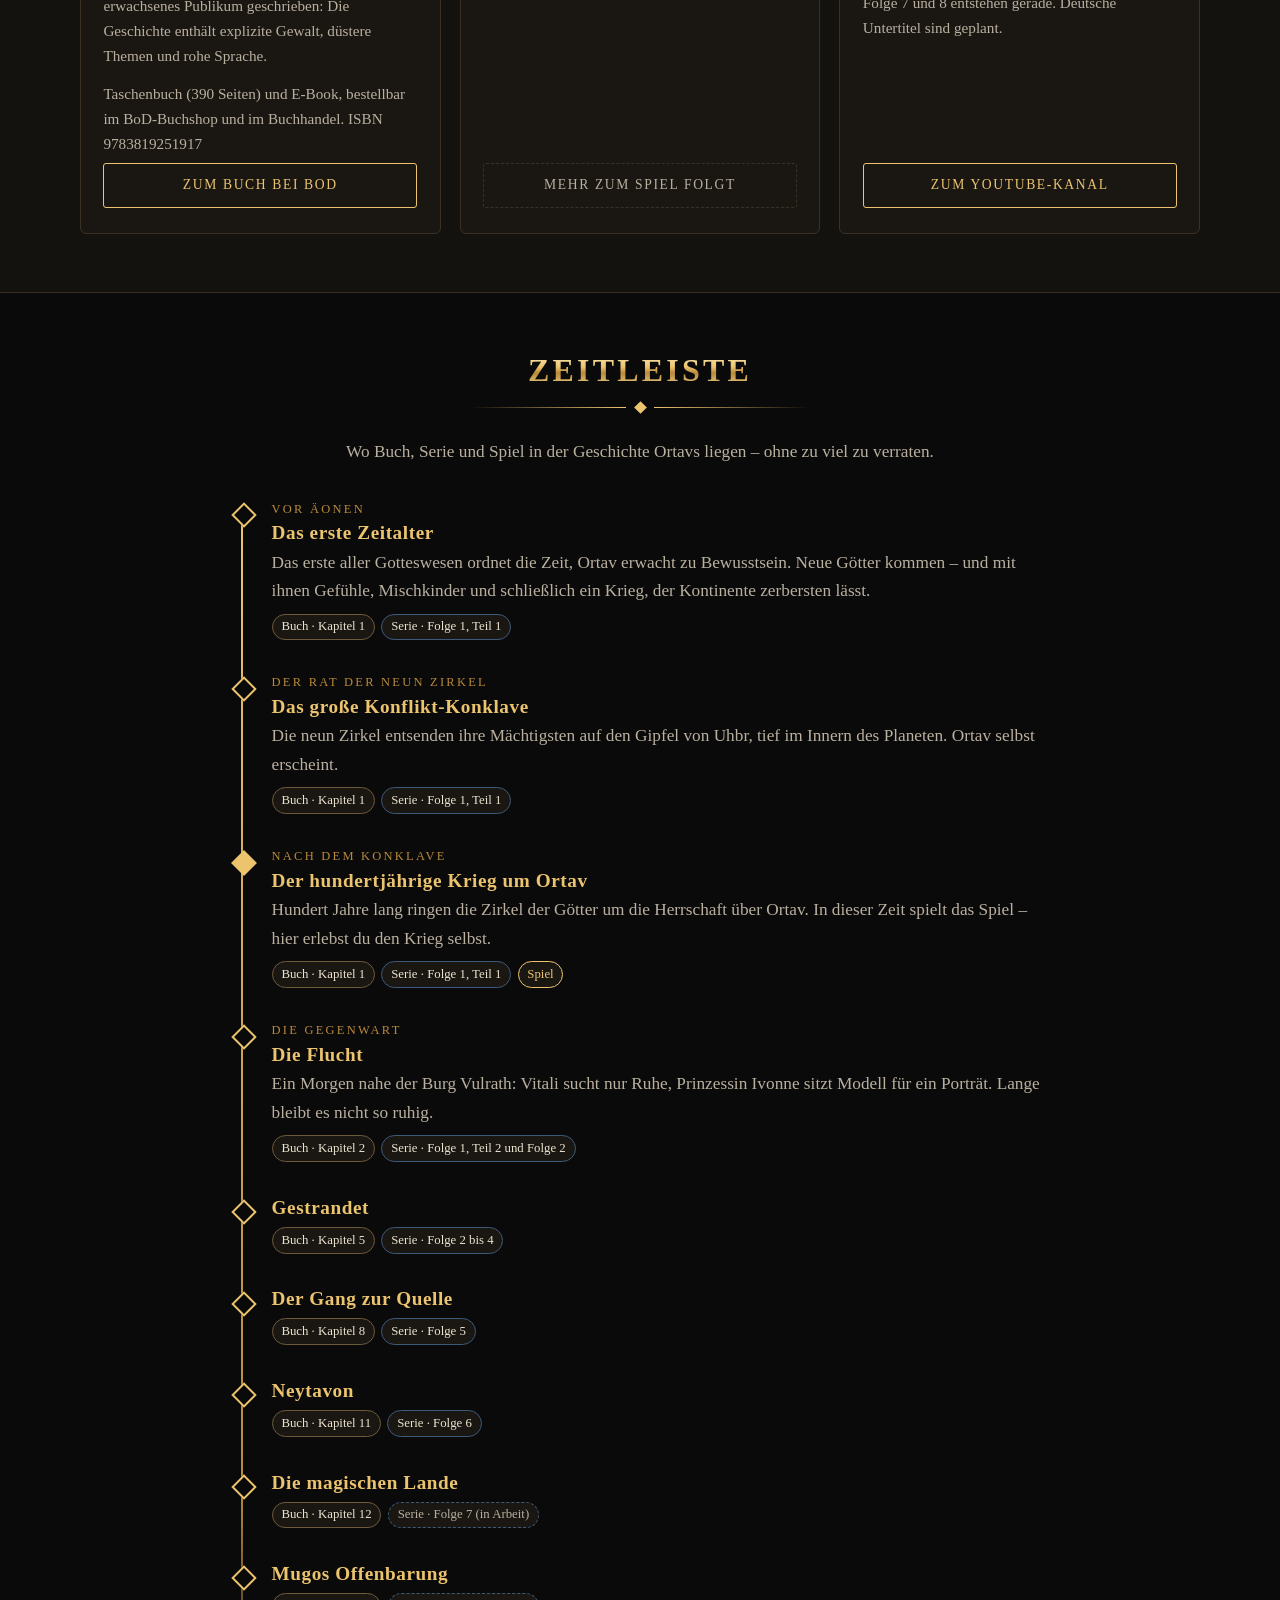
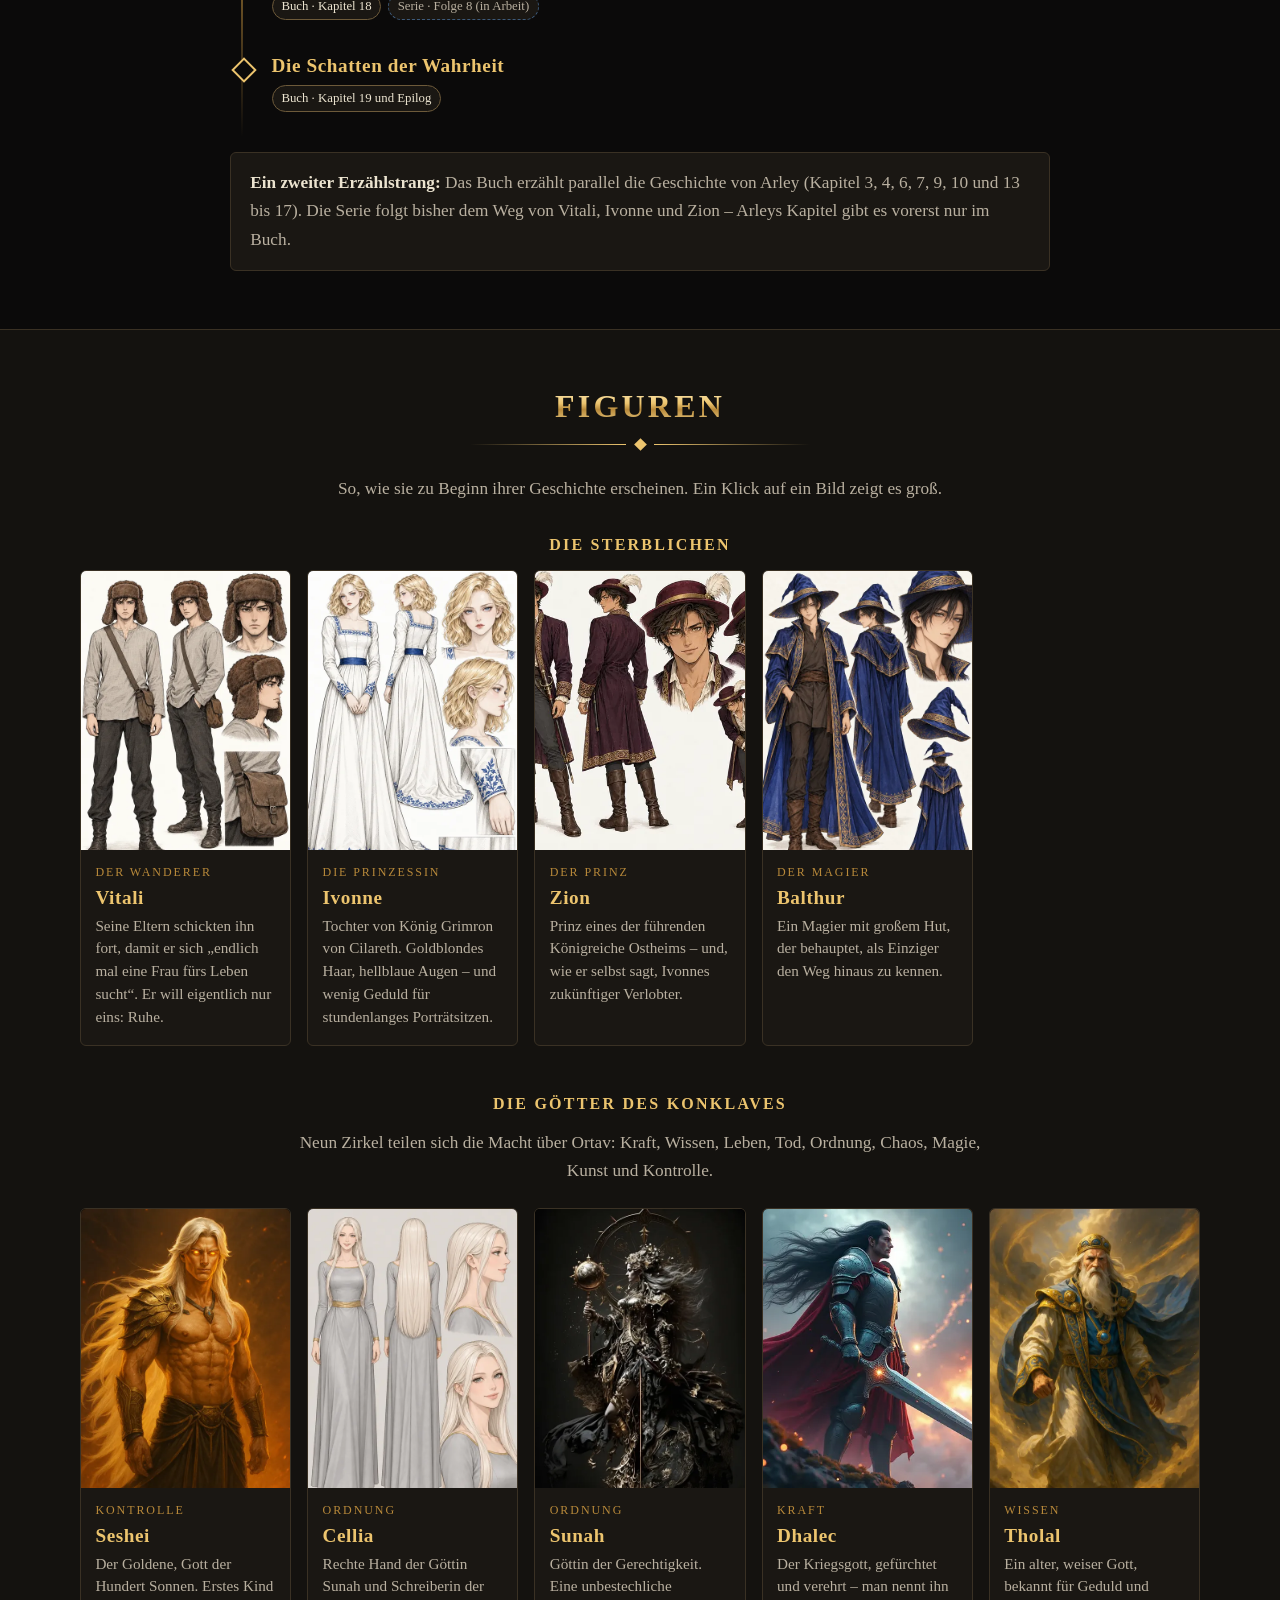
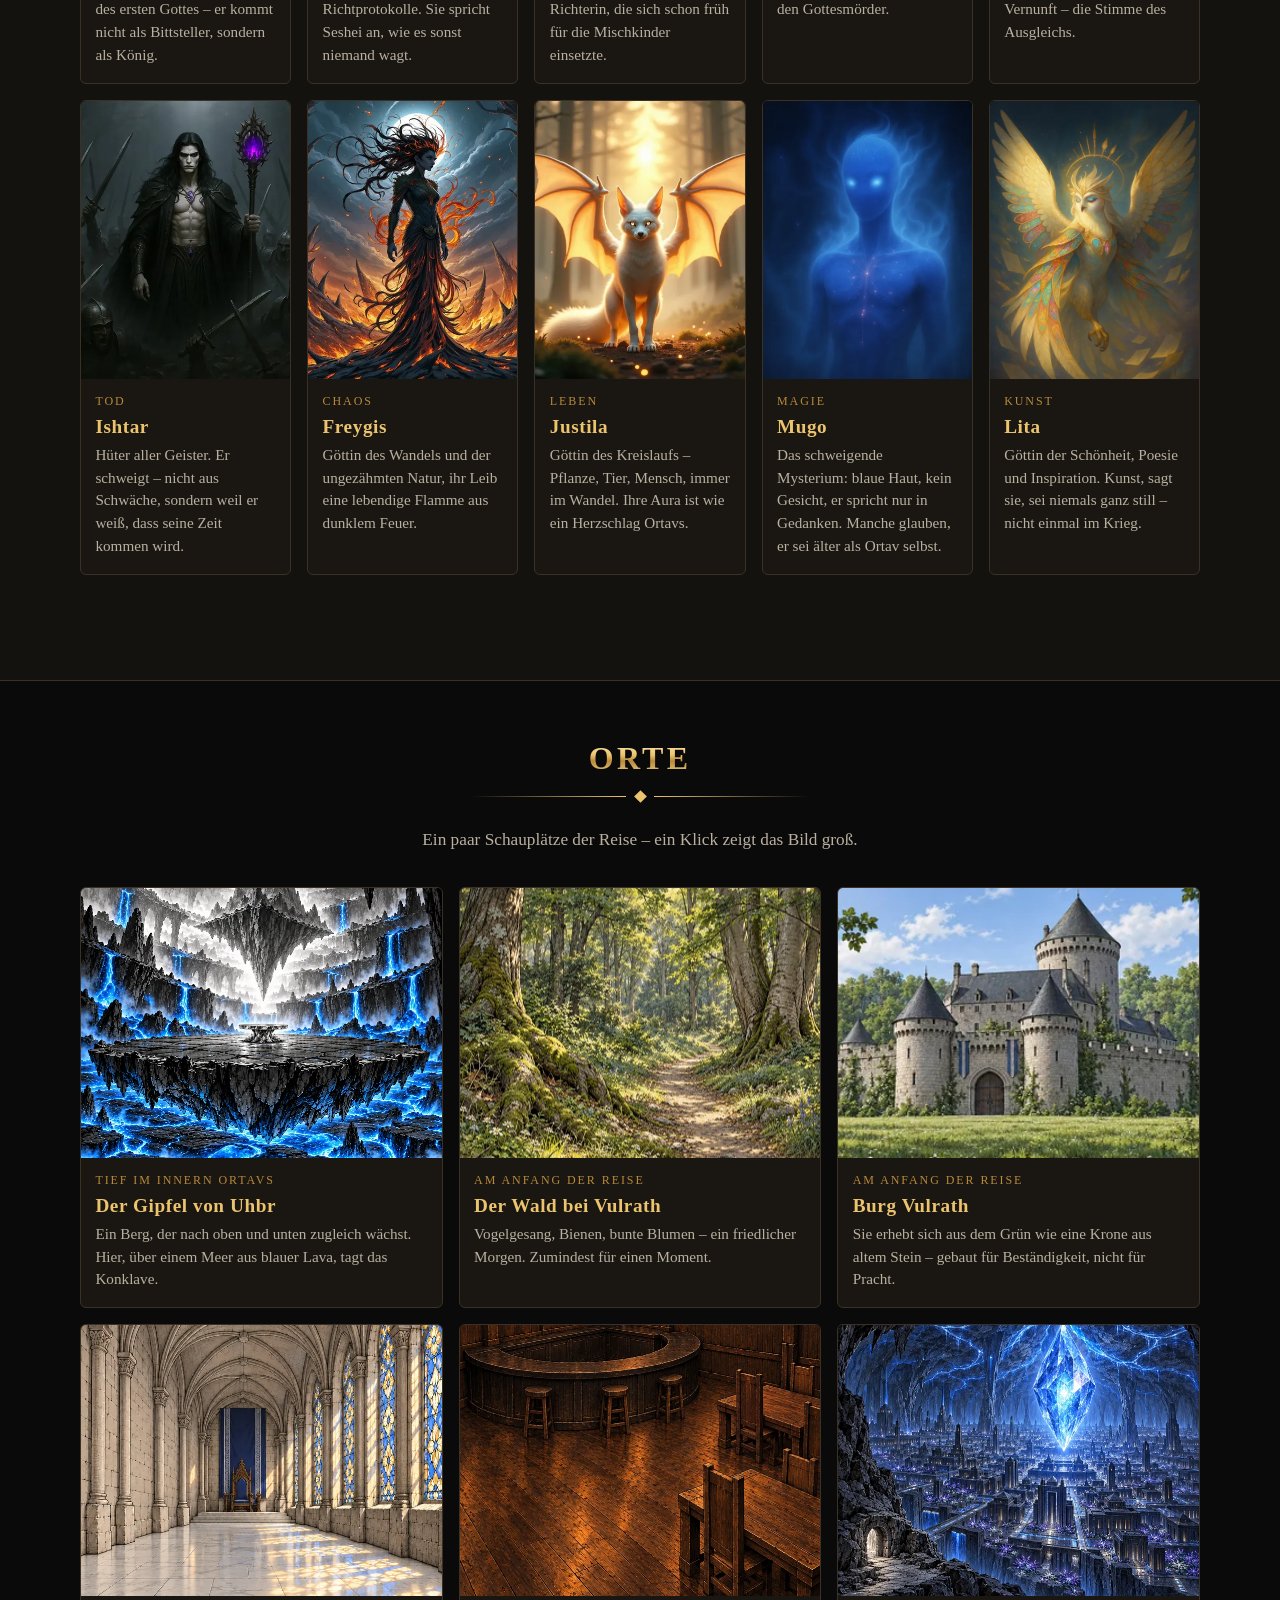
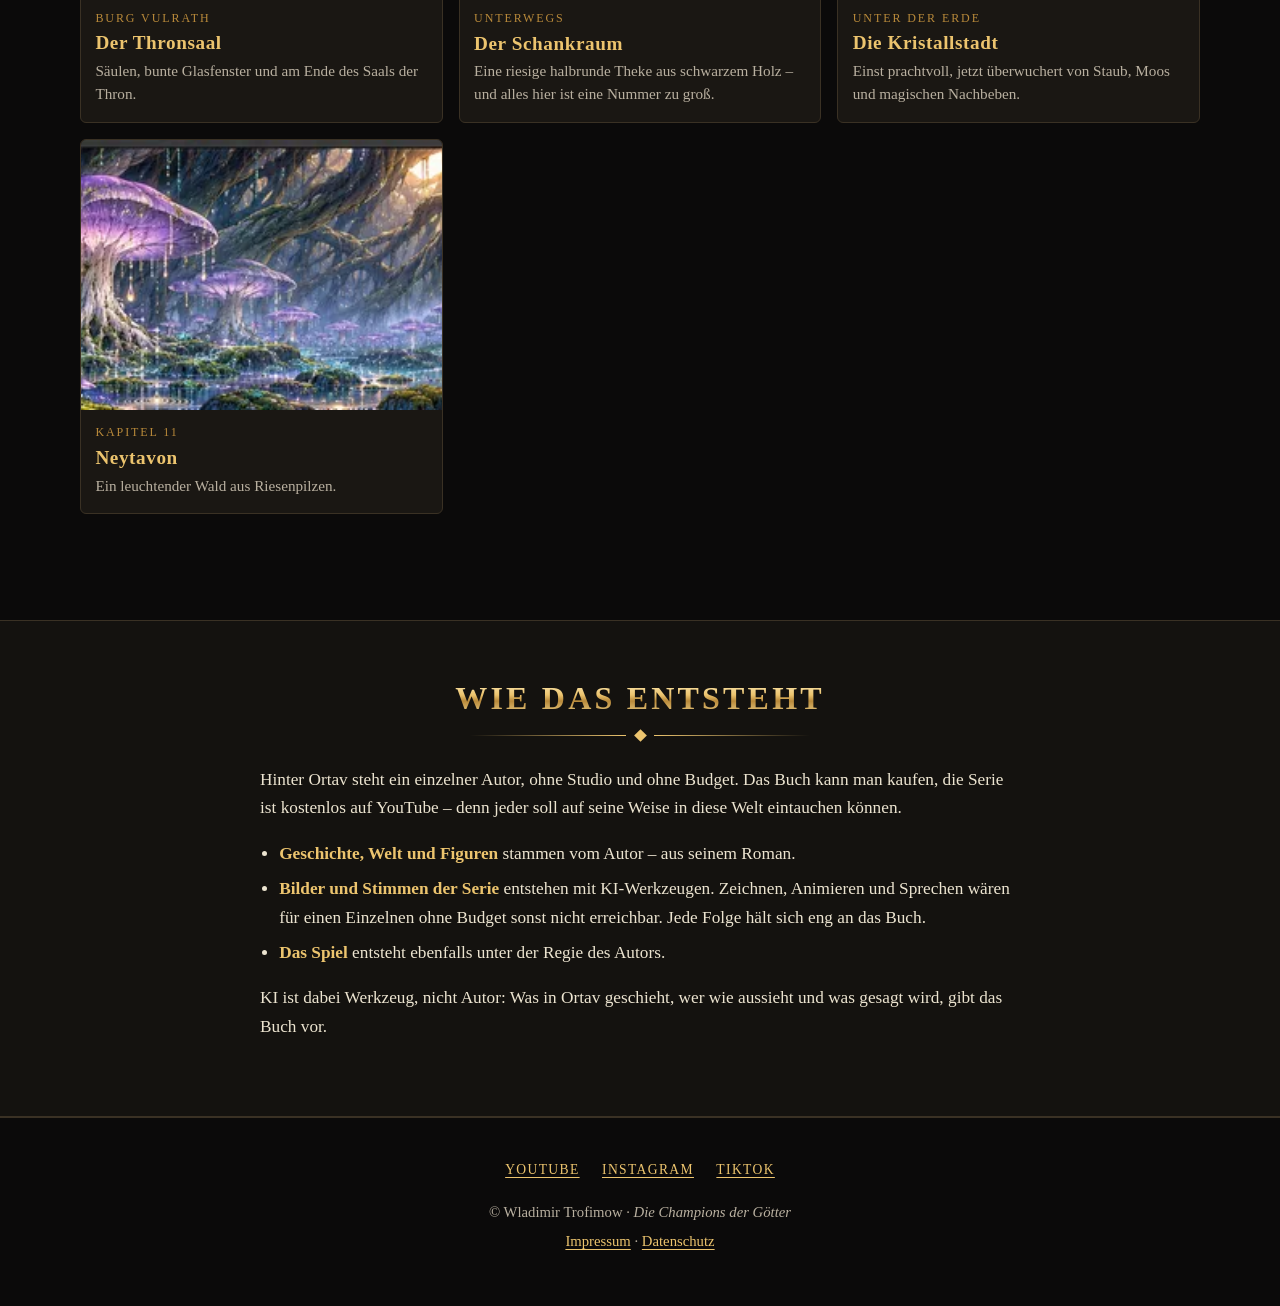
==== commit a4588c5e: "Impressum: Service-Anschrift; Entstehung-Text ehrlicher formuliert Co-Authored-By: Claude Opus 5.5 <" ====
--- a/index.html
+++ b/index.html
@@ -297,8 +297,8 @@
     <div class="innen entstehung">
       <h2 id="ent-titel">Wie das entsteht</h2>
       <div class="zier" aria-hidden="true"><span></span></div>
-      <p>Hinter Ortav steht ein einzelner Autor, ohne Studio und ohne Budget. Es geht nicht ums Geld, sondern darum,
-        dass jeder auf seine Weise in diese Welt eintauchen kann.</p>
+      <p>Hinter Ortav steht ein einzelner Autor, ohne Studio und ohne Budget. Das Buch kann man kaufen, die Serie
+        ist kostenlos auf YouTube – denn jeder soll auf seine Weise in diese Welt eintauchen können.</p>
       <ul>
         <li><strong>Geschichte, Welt und Figuren</strong> stammen vom Autor – aus seinem Roman.</li>
         <li><strong>Bilder und Stimmen der Serie</strong> entstehen mit KI-Werkzeugen. Zeichnen, Animieren und Sprechen
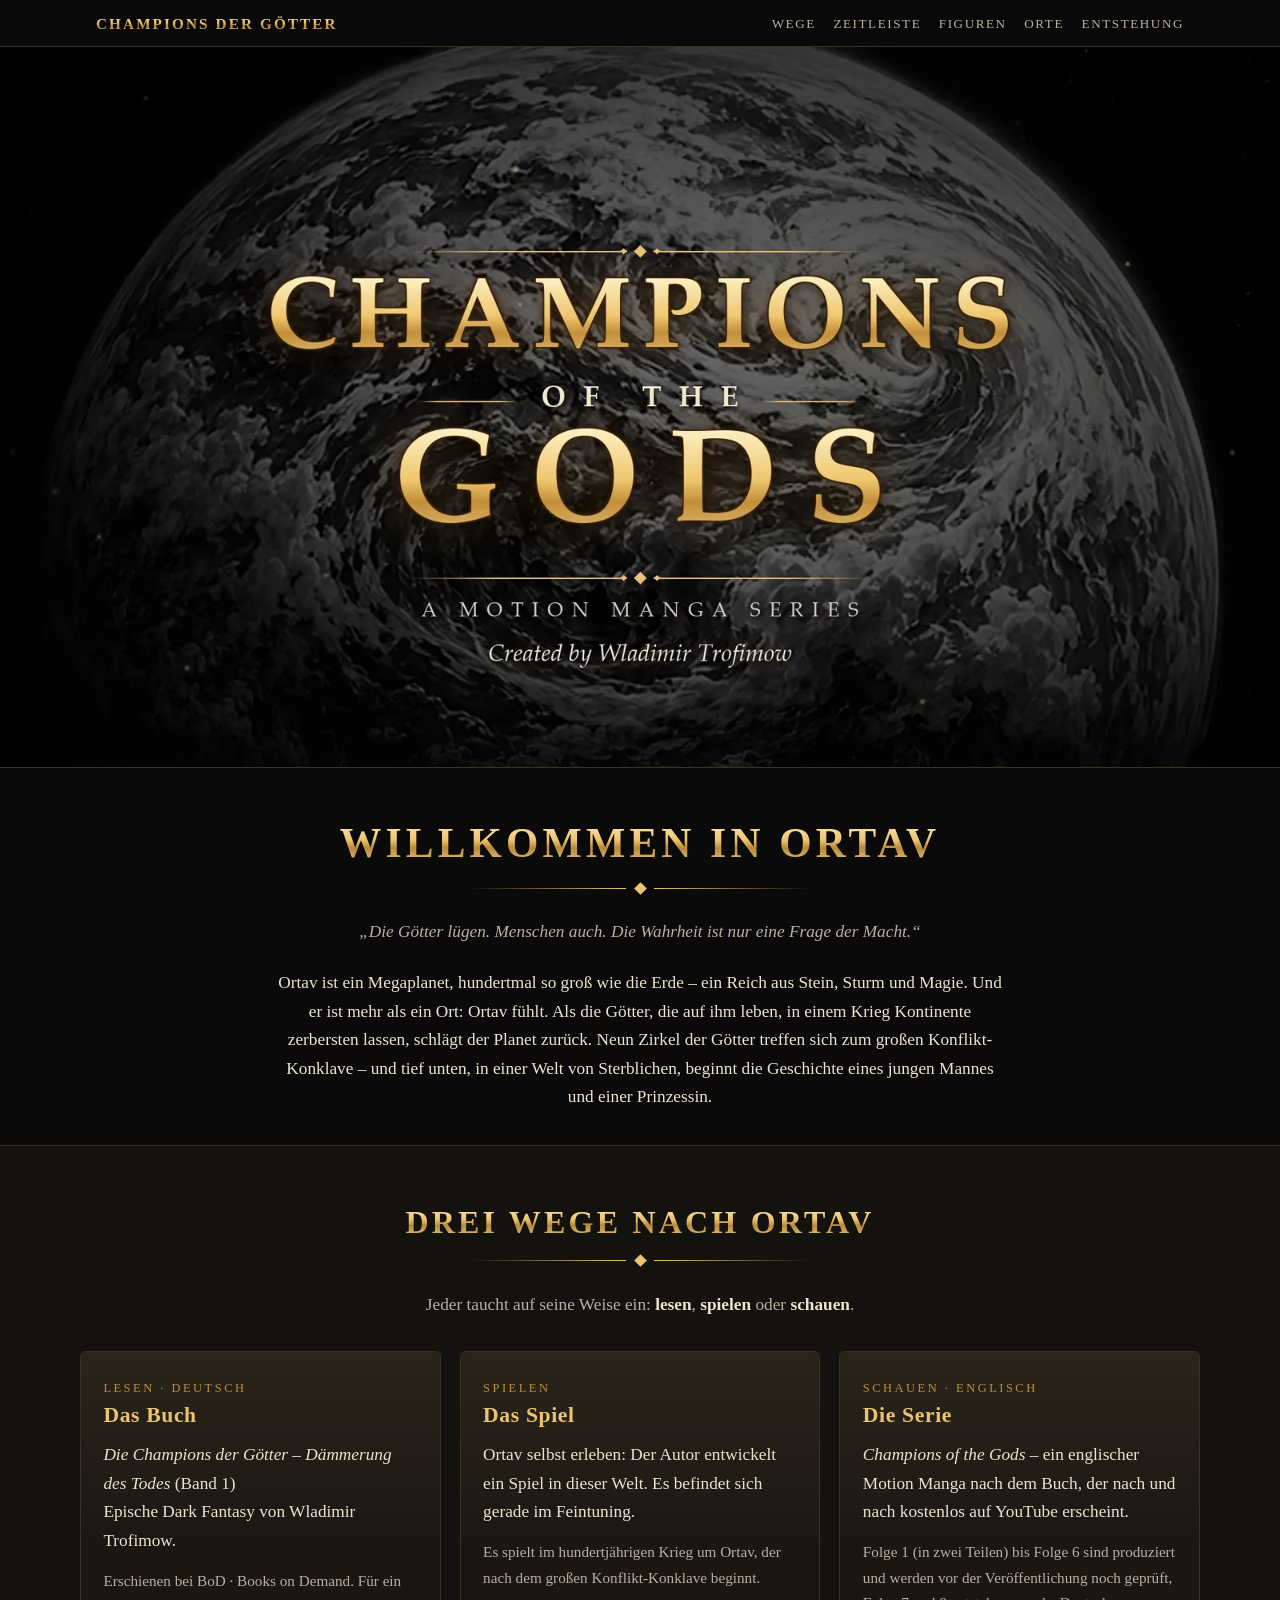
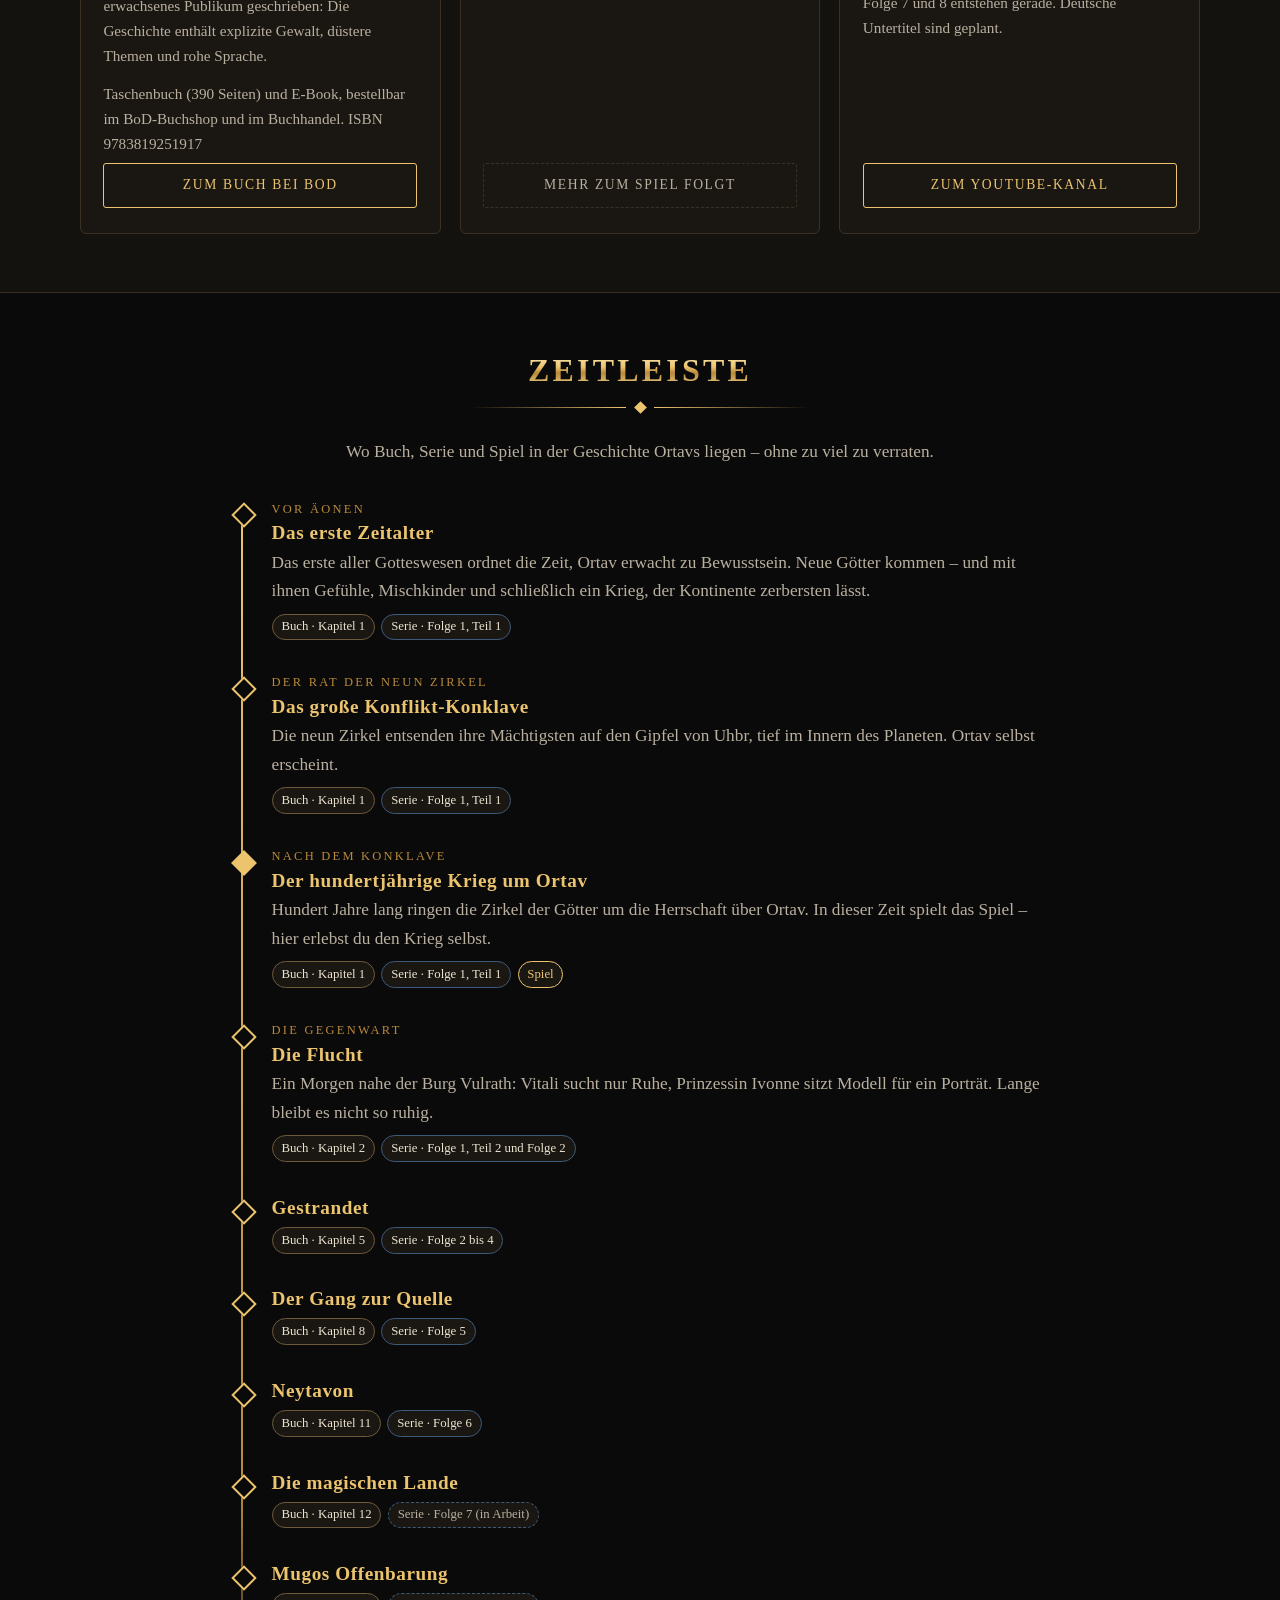
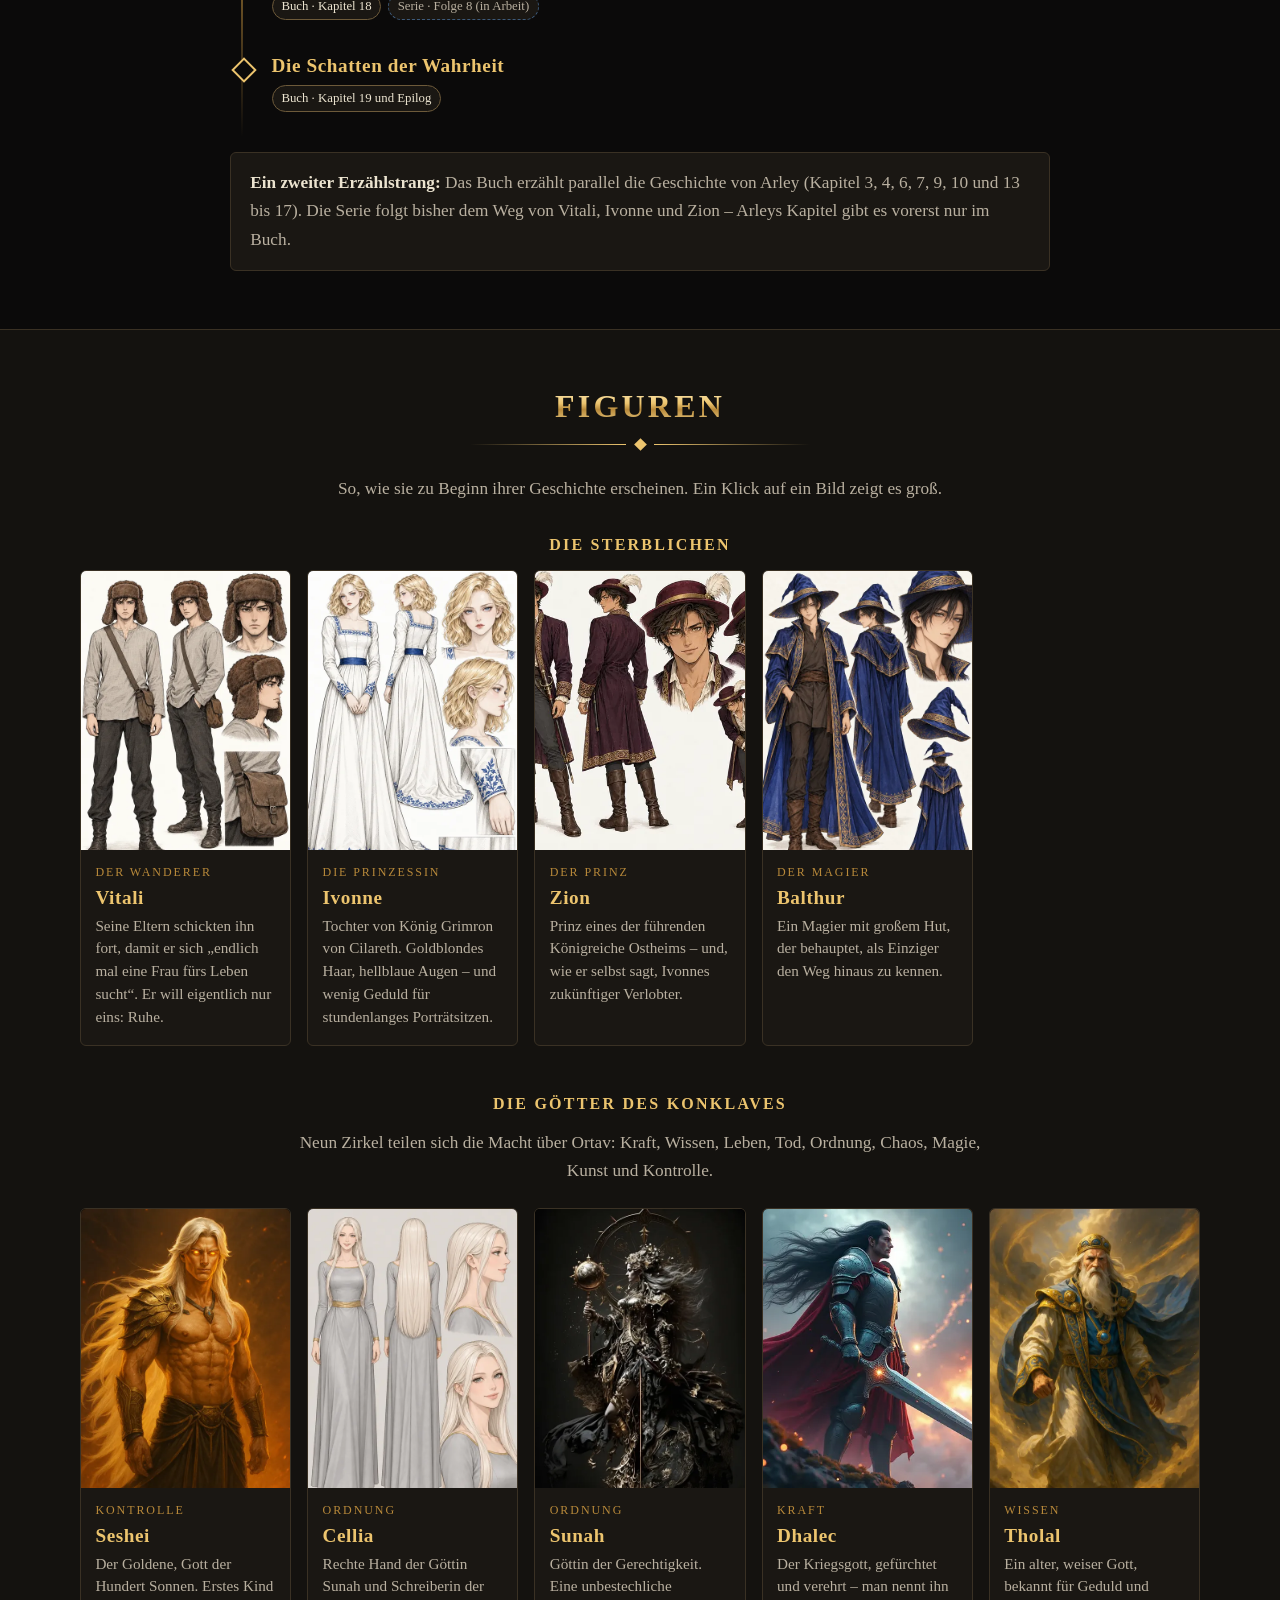
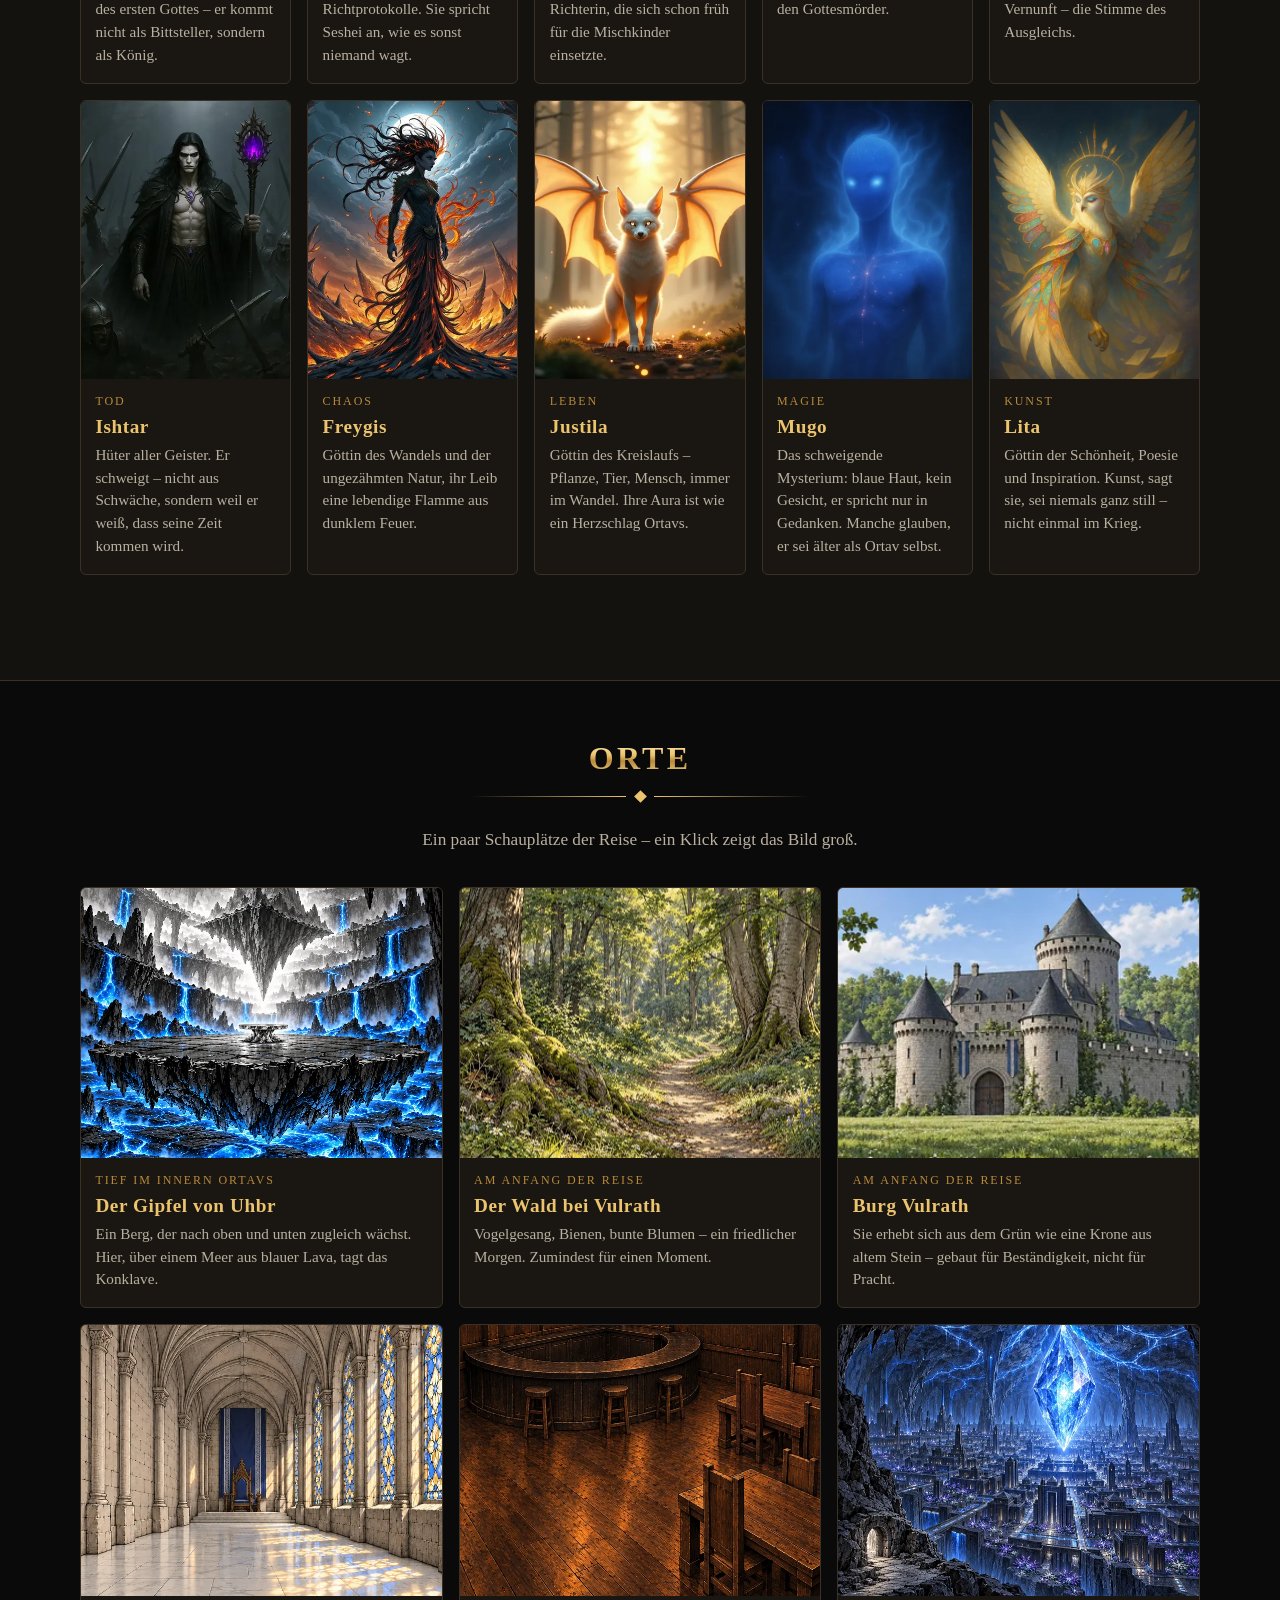
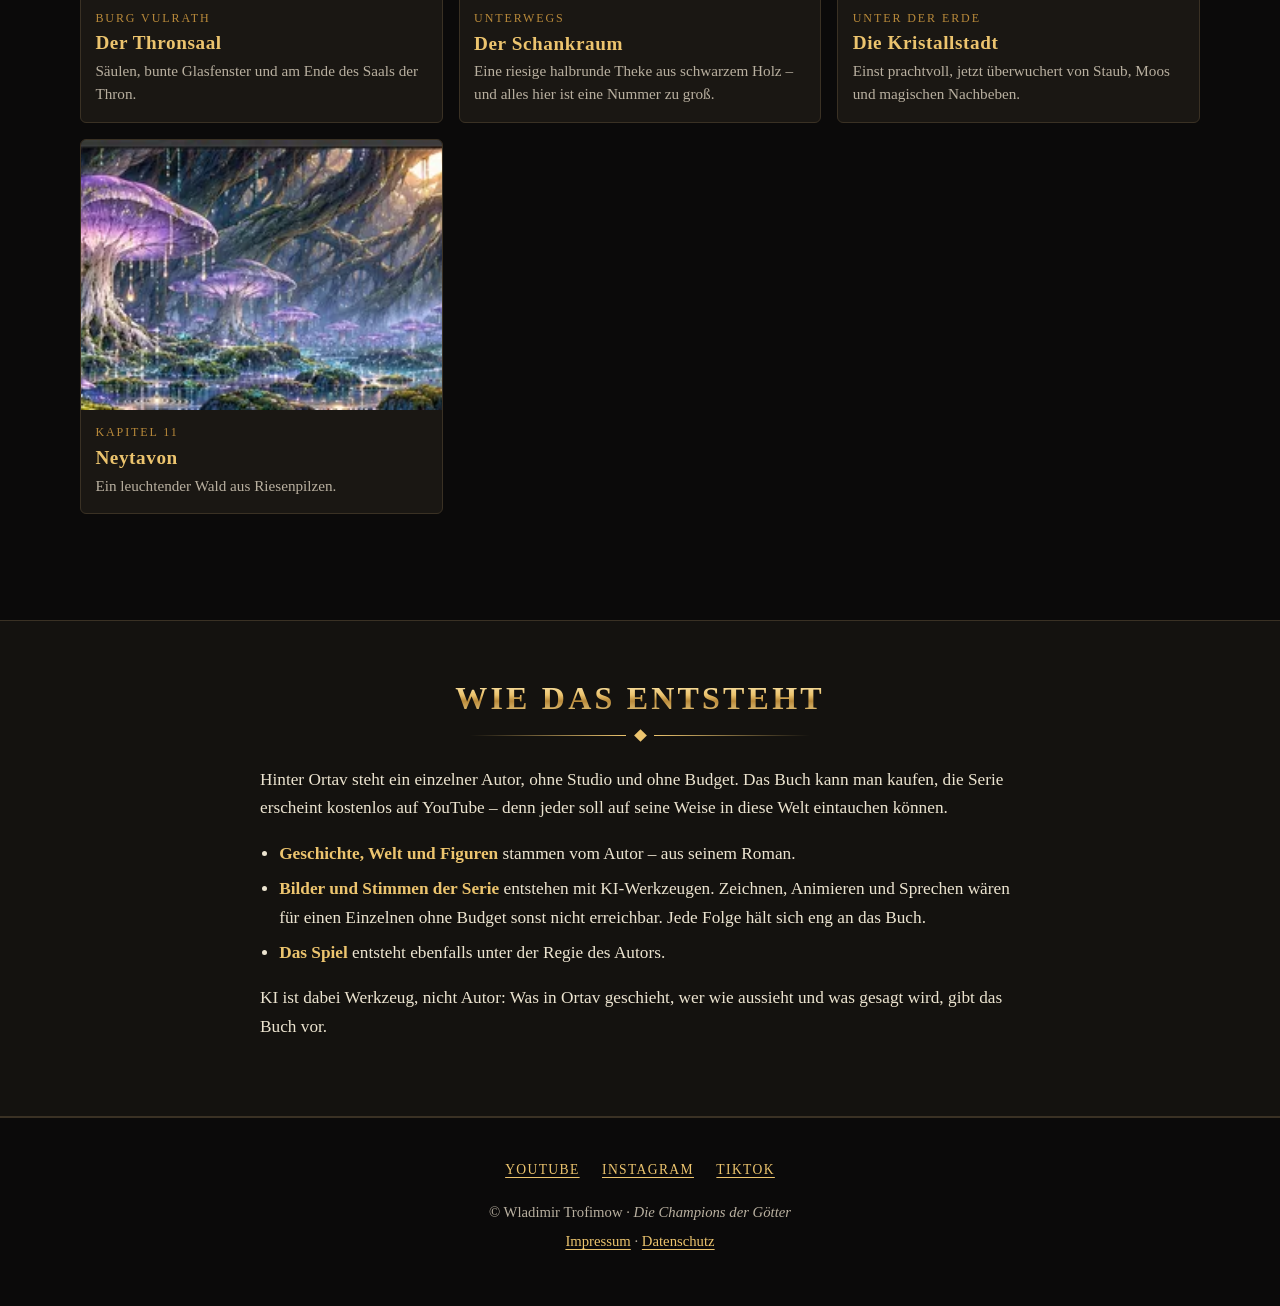
==== commit 2a3de94c: "Entstehung: Serie erscheint (noch nicht online) Co-Authored-By: Claude Opus 5.5 <noreply@anthropic.c" ====
--- a/index.html
+++ b/index.html
@@ -298,7 +298,7 @@
       <h2 id="ent-titel">Wie das entsteht</h2>
       <div class="zier" aria-hidden="true"><span></span></div>
       <p>Hinter Ortav steht ein einzelner Autor, ohne Studio und ohne Budget. Das Buch kann man kaufen, die Serie
-        ist kostenlos auf YouTube – denn jeder soll auf seine Weise in diese Welt eintauchen können.</p>
+        erscheint kostenlos auf YouTube – denn jeder soll auf seine Weise in diese Welt eintauchen können.</p>
       <ul>
         <li><strong>Geschichte, Welt und Figuren</strong> stammen vom Autor – aus seinem Roman.</li>
         <li><strong>Bilder und Stimmen der Serie</strong> entstehen mit KI-Werkzeugen. Zeichnen, Animieren und Sprechen
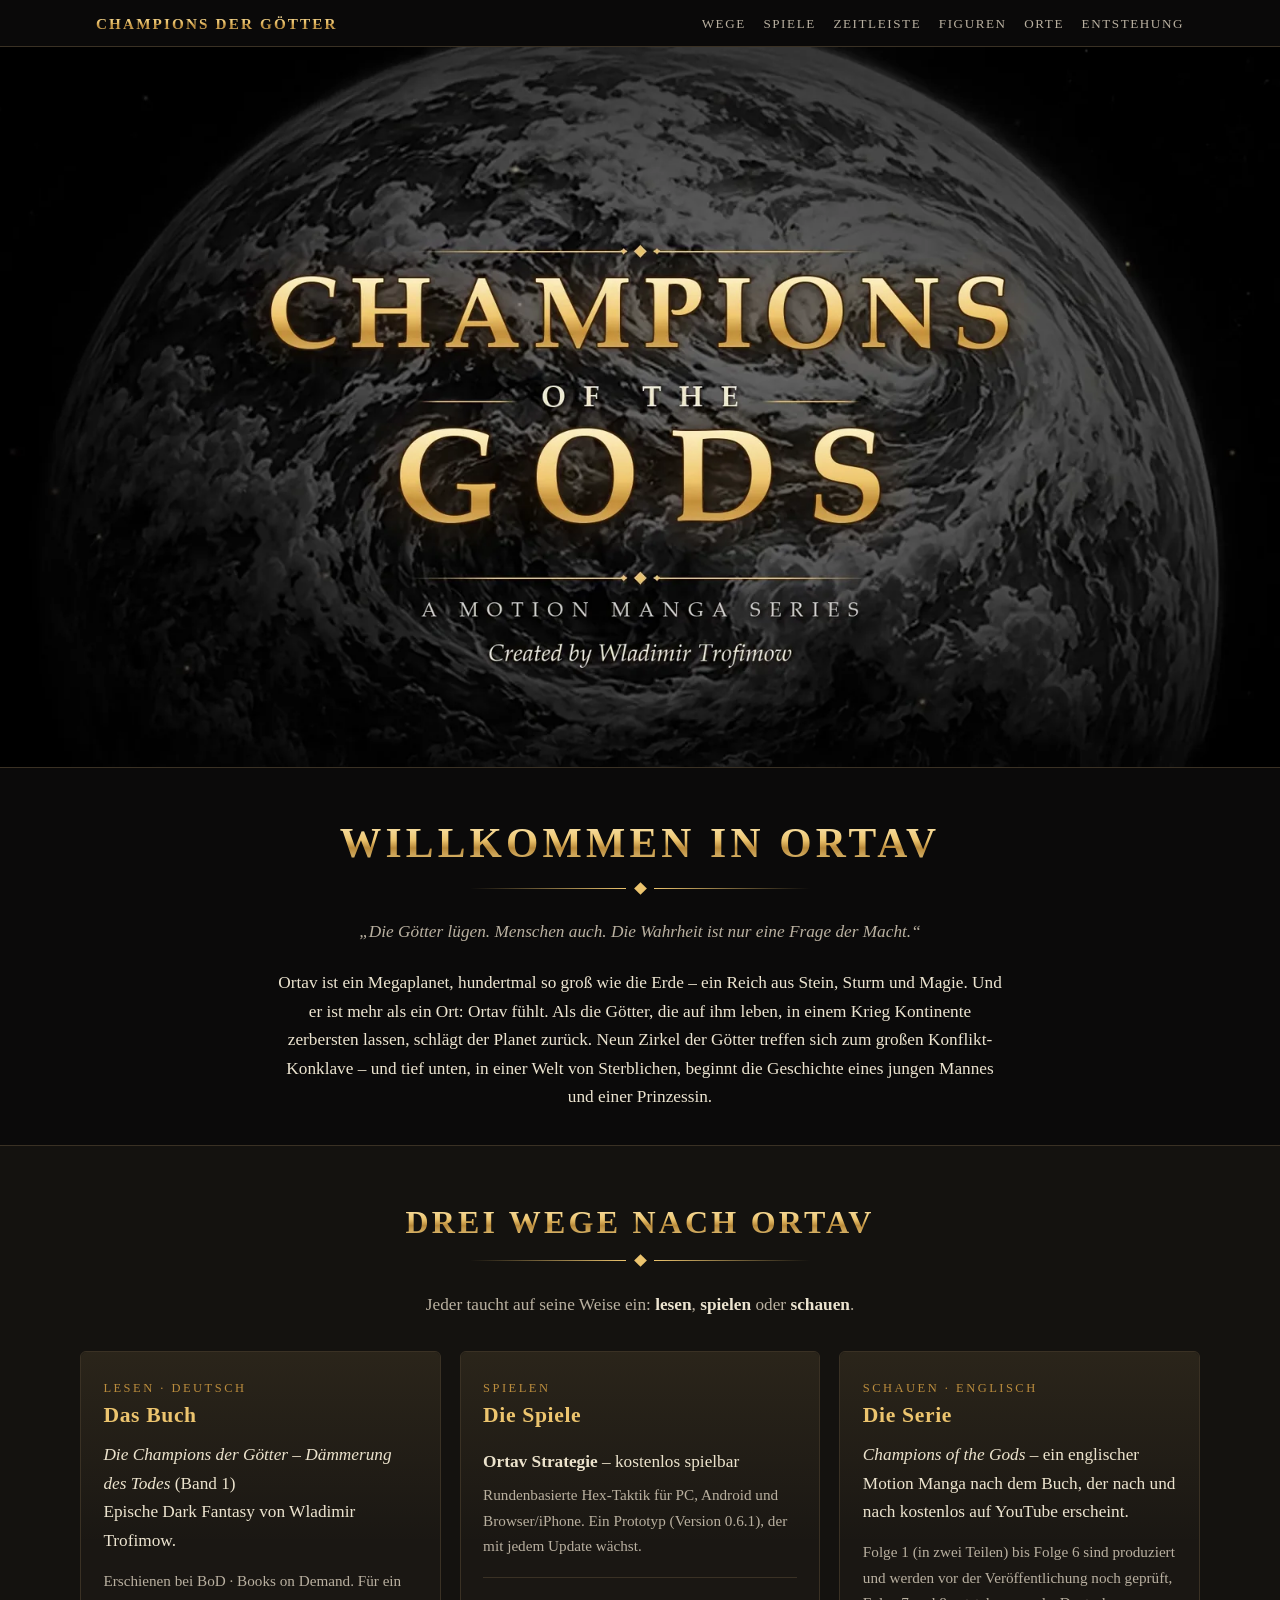
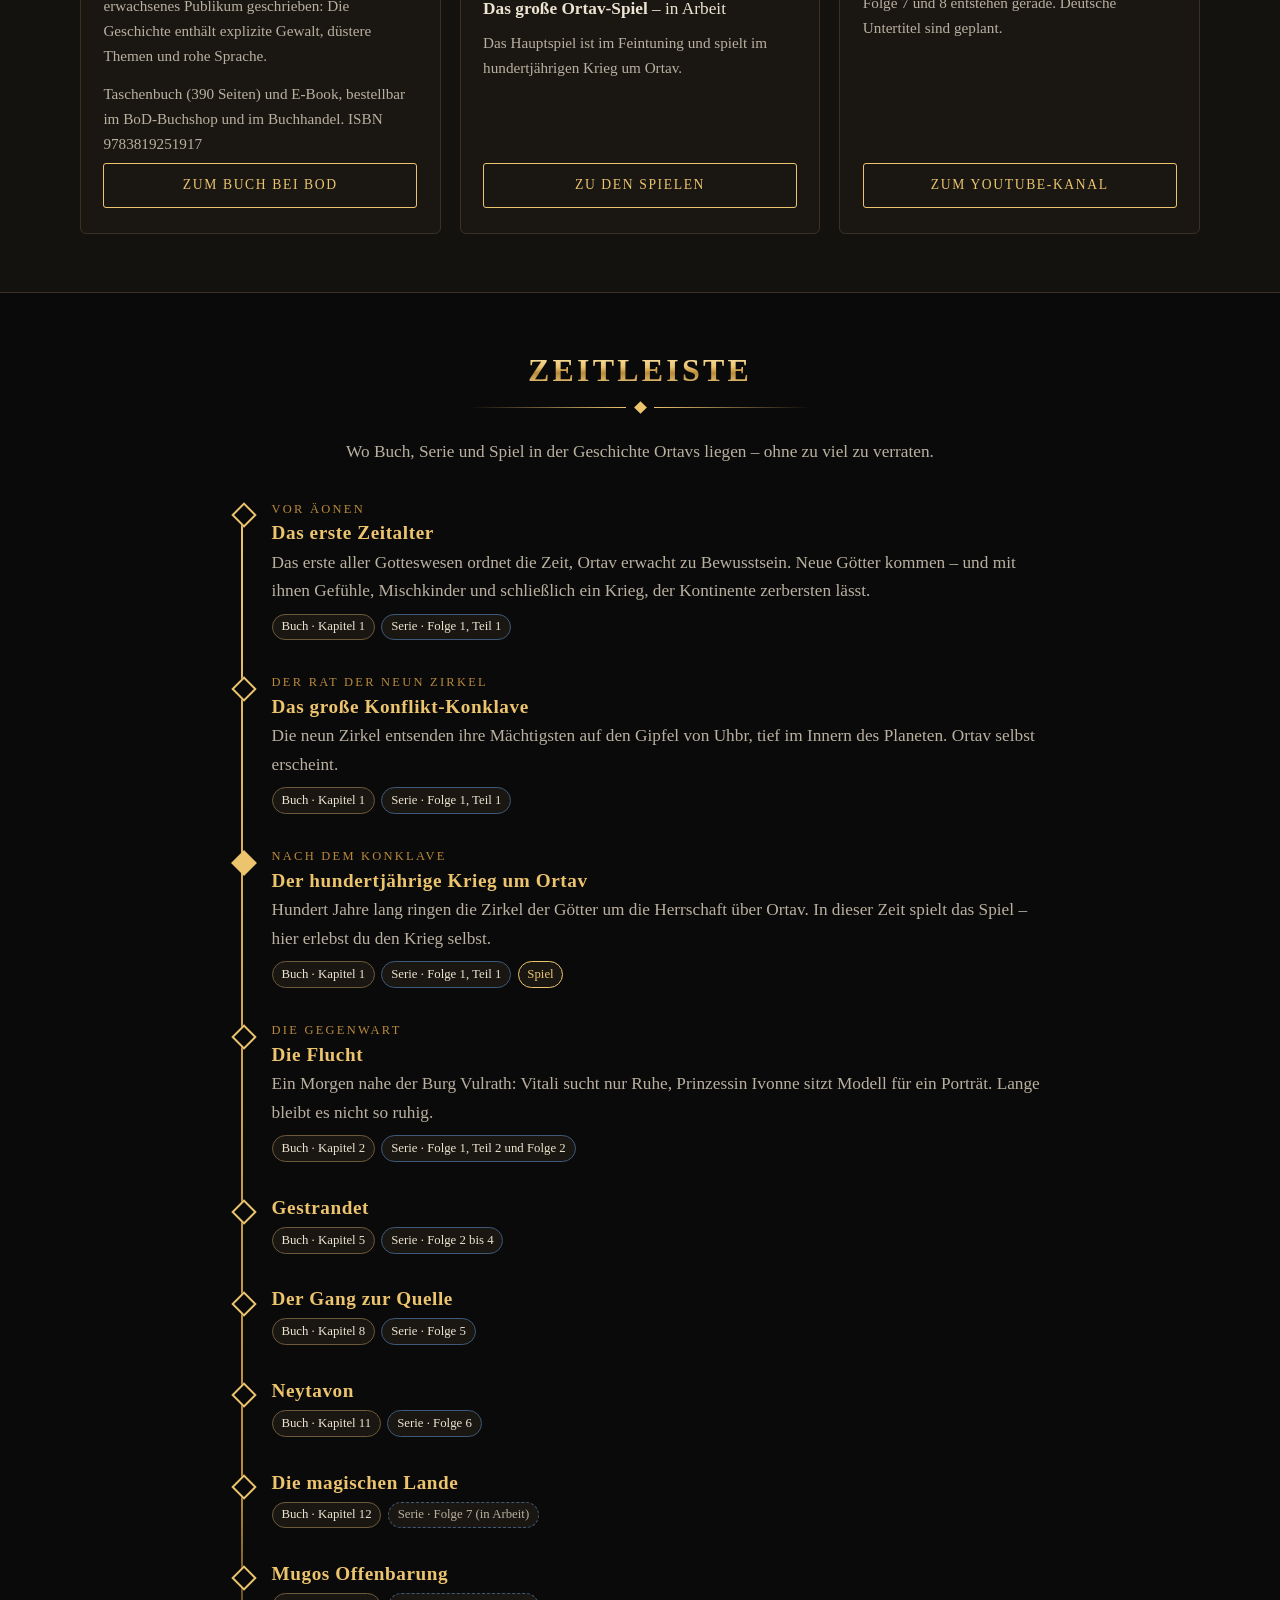
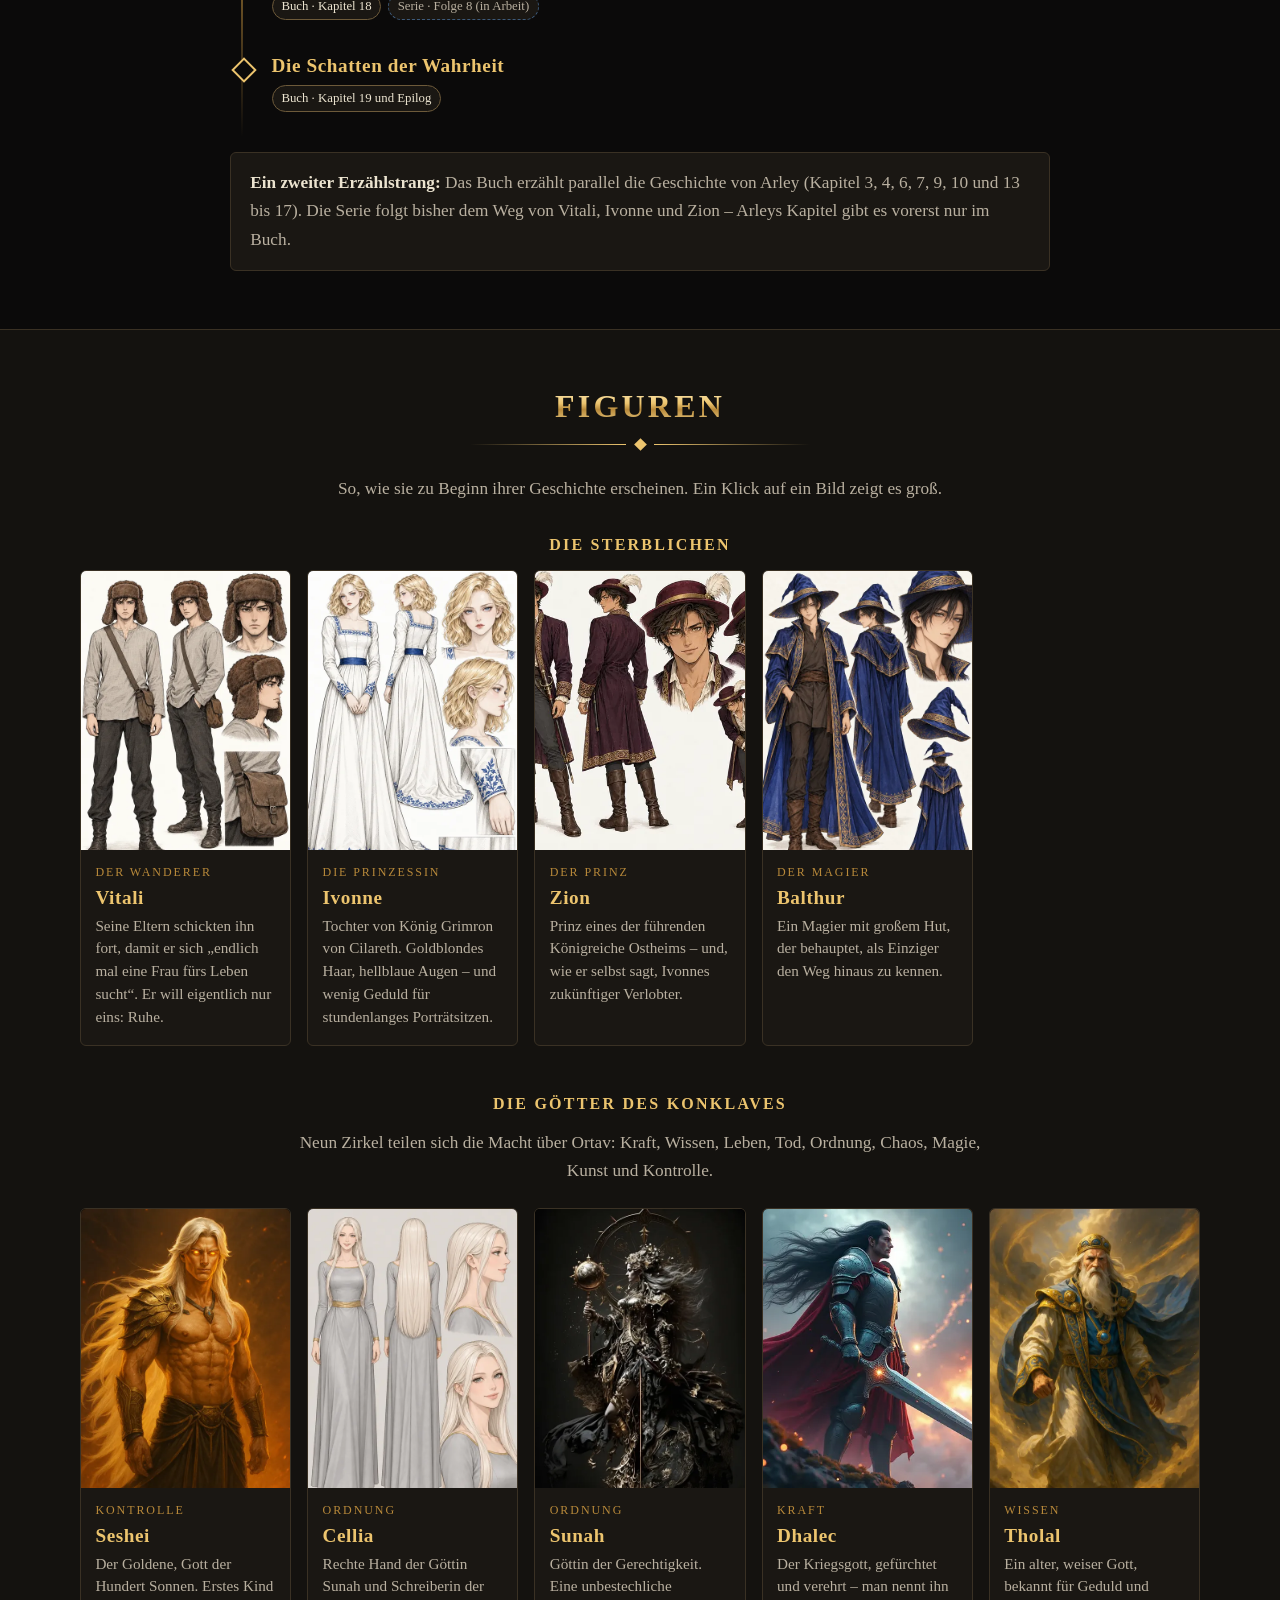
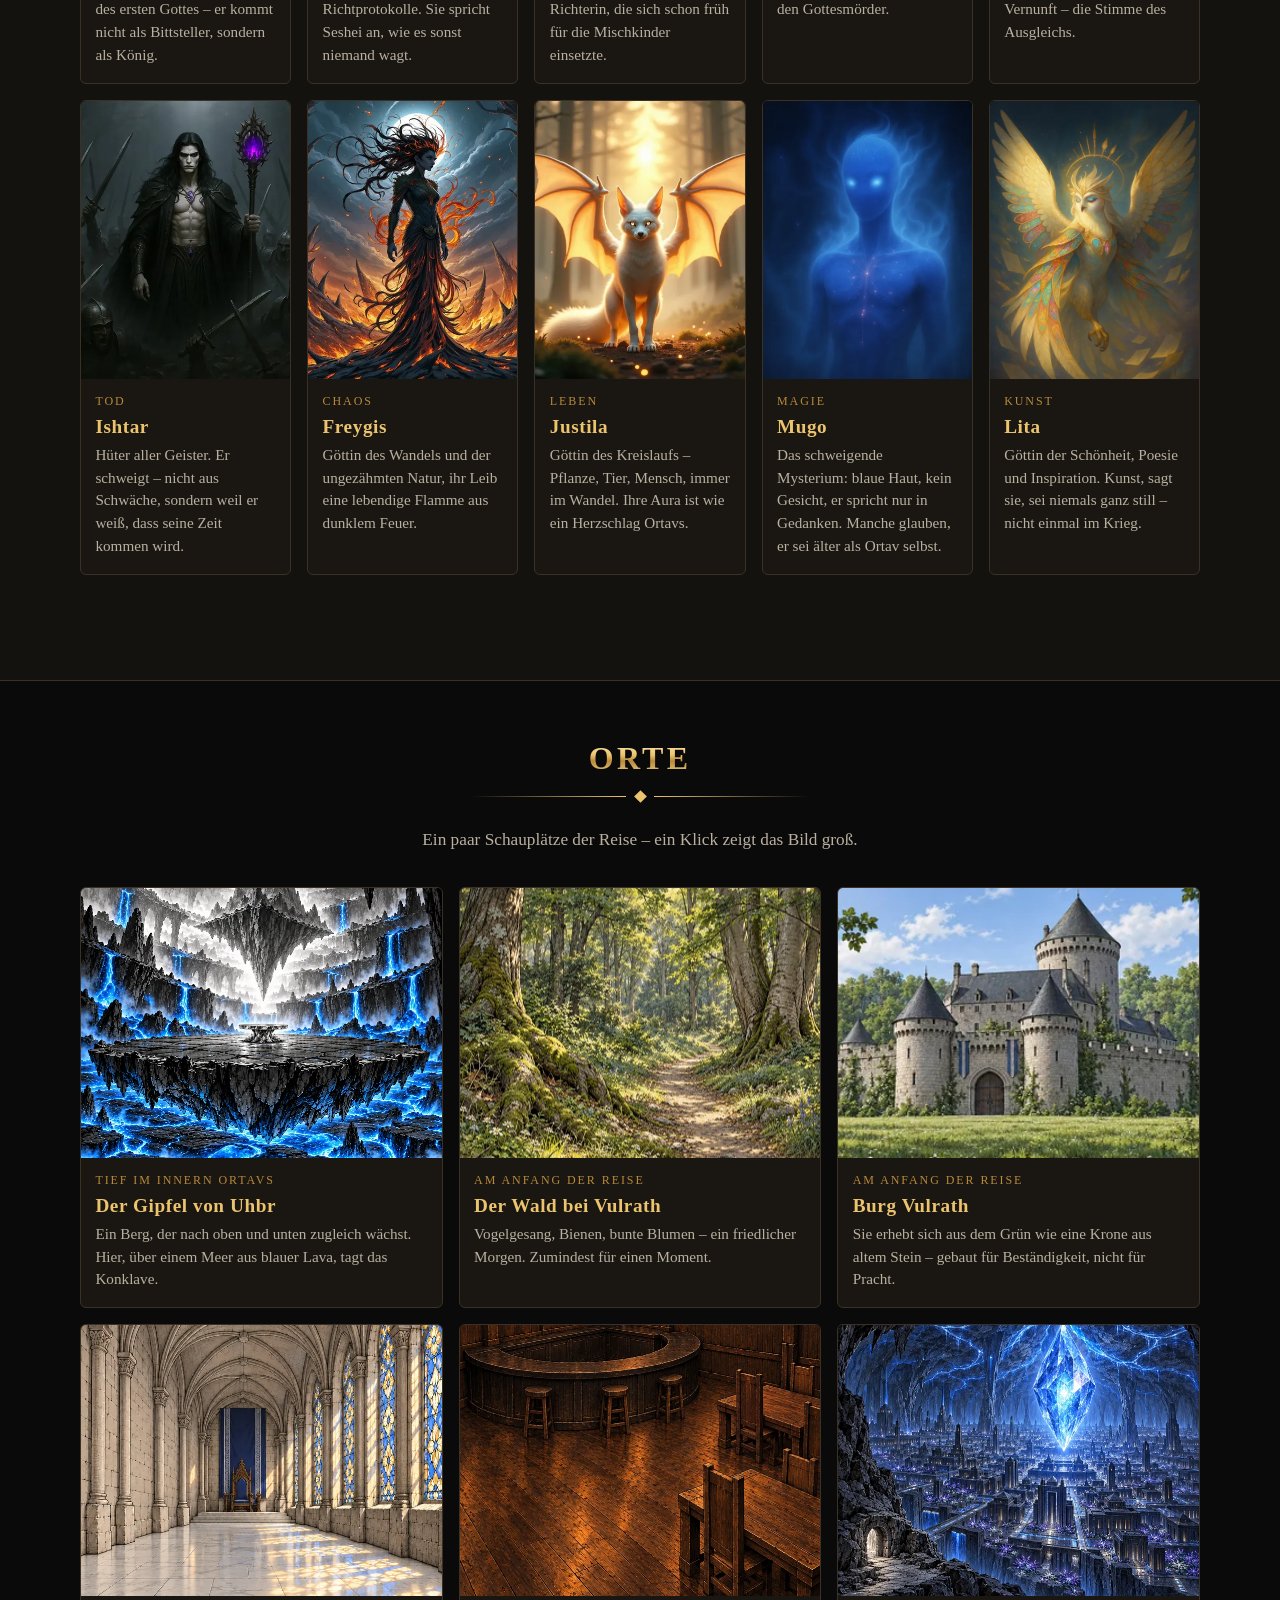
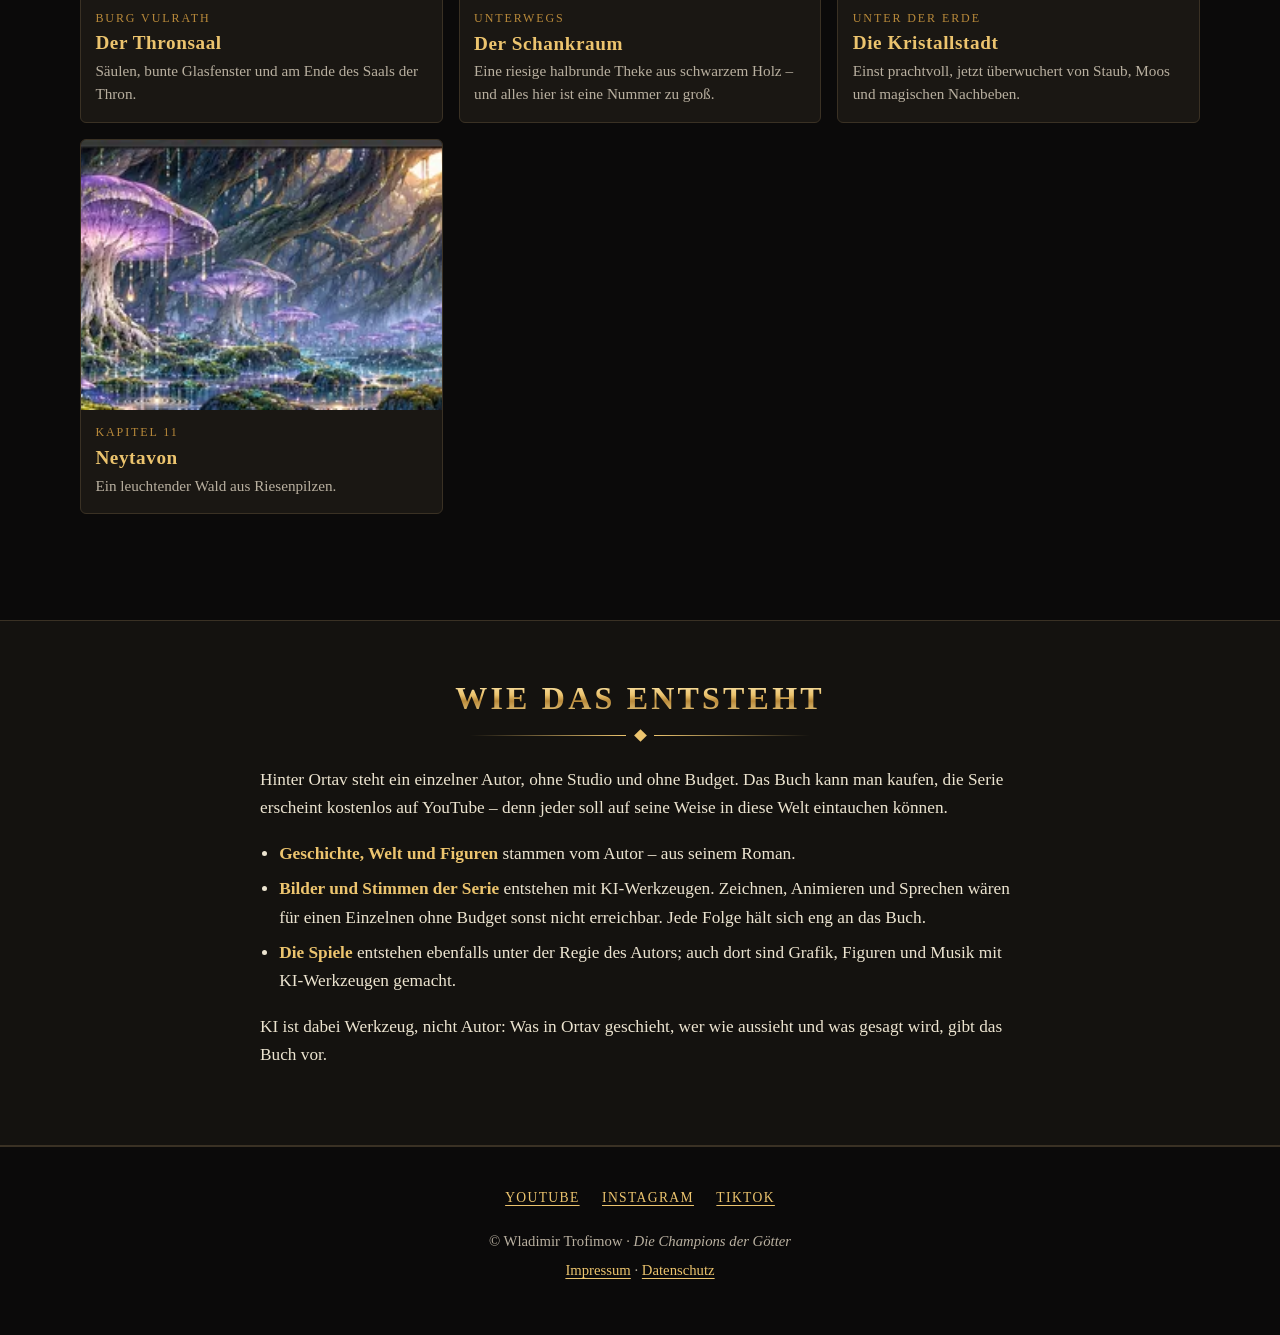
==== commit f643efd6: "Spiele-Seite: Ortav Strategie (kostenloser Prototyp) und Platz für das Hauptspiel Co-Authored-By: Cl" ====
--- a/index.html
+++ b/index.html
@@ -4,7 +4,7 @@
   <meta charset="utf-8">
   <meta name="viewport" content="width=device-width, initial-scale=1">
   <title>Champions der Götter – Willkommen in Ortav</title>
-  <meta name="description" content="Die Welt Ortav aus dem Fantasy-Roman „Die Champions der Götter – Dämmerung des Todes“ von Wladimir Trofimow: Buch, Spiel und die englische Motion-Manga-Serie auf YouTube.">
+  <meta name="description" content="Die Welt Ortav aus dem Fantasy-Roman „Die Champions der Götter – Dämmerung des Todes“ von Wladimir Trofimow: Buch, Spiele und die englische Motion-Manga-Serie auf YouTube.">
   <meta name="theme-color" content="#0b0a0a">
   <meta property="og:type" content="website">
   <meta property="og:url" content="https://championsdergoetter-dotcom.github.io/">
@@ -23,6 +23,7 @@
     <nav aria-label="Hauptnavigation">
       <ul>
         <li><a href="#wege">Wege</a></li>
+        <li><a href="spiele.html">Spiele</a></li>
         <li><a href="#zeitleiste">Zeitleiste</a></li>
         <li><a href="#figuren">Figuren</a></li>
         <li><a href="#orte">Orte</a></li>
@@ -72,10 +73,18 @@
 
         <article class="weg">
           <p class="art">Spielen</p>
-          <h3>Das Spiel</h3>
-          <p>Ortav selbst erleben: Der Autor entwickelt ein Spiel in dieser Welt. Es befindet sich gerade im Feintuning.</p>
-          <p class="klein">Es spielt im hundertjährigen Krieg um Ortav, der nach dem großen Konflikt-Konklave beginnt.</p>
-          <span class="knopf aus">Mehr zum Spiel folgt</span>
+          <h3>Die Spiele</h3>
+          <div class="spiele-zwei">
+            <div class="eintrag">
+              <p><strong>Ortav Strategie</strong> – kostenlos spielbar</p>
+              <p class="klein">Rundenbasierte Hex-Taktik für PC, Android und Browser/iPhone. Ein Prototyp (Version 0.6.1), der mit jedem Update wächst.</p>
+            </div>
+            <div class="eintrag">
+              <p><strong>Das große Ortav-Spiel</strong> – in Arbeit</p>
+              <p class="klein">Das Hauptspiel ist im Feintuning und spielt im hundertjährigen Krieg um Ortav.</p>
+            </div>
+          </div>
+          <a class="knopf" href="spiele.html">Zu den Spielen</a>
         </article>
 
         <article class="weg">
@@ -303,7 +312,7 @@
         <li><strong>Geschichte, Welt und Figuren</strong> stammen vom Autor – aus seinem Roman.</li>
         <li><strong>Bilder und Stimmen der Serie</strong> entstehen mit KI-Werkzeugen. Zeichnen, Animieren und Sprechen
           wären für einen Einzelnen ohne Budget sonst nicht erreichbar. Jede Folge hält sich eng an das Buch.</li>
-        <li><strong>Das Spiel</strong> entsteht ebenfalls unter der Regie des Autors.</li>
+        <li><strong>Die Spiele</strong> entstehen ebenfalls unter der Regie des Autors; auch dort sind Grafik, Figuren und Musik mit KI-Werkzeugen gemacht.</li>
       </ul>
       <p>KI ist dabei Werkzeug, nicht Autor: Was in Ortav geschieht, wer wie aussieht und was gesagt wird, gibt das Buch vor.</p>
     </div>
--- a/style.css
+++ b/style.css
@@ -203,3 +203,41 @@
 /* Knopf ohne Ziel (Link folgt) */
 .knopf.aus { border-style: dashed; border-color: var(--line); color: var(--text-2); cursor: default; }
 .knopf.aus:hover { background: none; color: var(--text-2); }
+
+/* ---------- Spiele-Seite ---------- */
+h2.links { text-align: left; }
+.art { font-size: .78rem; letter-spacing: .2em; text-transform: uppercase; color: var(--gold-dunkel); margin: 0 0 .3rem; }
+.spiel-kopf { display: grid; grid-template-columns: minmax(0, 1fr) minmax(0, 1.1fr); gap: 2rem; align-items: center; margin-bottom: 3rem; }
+.spiel-kopf img { border: 1px solid var(--line); border-radius: 6px; width: 100%; }
+.spiel-kopf .klein { color: var(--text-2); font-size: .95rem; }
+.abzeichen { display: flex; flex-wrap: wrap; gap: .5rem; margin: .6rem 0 1rem; }
+.abzeichen span { font-size: .8rem; letter-spacing: .08em; padding: .15rem .65rem; border-radius: 999px; border: 1px solid var(--gold); color: var(--gold); }
+.knopf.voll { background: var(--gold); color: #120f0a; font-weight: bold; }
+.knopf.voll:hover { background: var(--gold-hell); }
+.plattformen { display: grid; grid-template-columns: repeat(auto-fit, minmax(240px, 1fr)); gap: 1.2rem; }
+.plattformen .knopf { margin-top: auto; }
+.hinweis-zeile { max-width: 820px; margin: 1.4rem auto 3rem; color: var(--text-2); font-size: .95rem; text-align: center; }
+.hinweis-zeile strong { color: var(--text); }
+.karten.bildschirme { grid-template-columns: repeat(auto-fill, minmax(220px, 1fr)); }
+.karten.bildschirme .karte img { aspect-ratio: 9 / 16; }
+.zwei-spalten { display: grid; grid-template-columns: repeat(auto-fit, minmax(300px, 1fr)); gap: 2rem; }
+.roadmap { margin: 0; padding: 0; list-style: none; counter-reset: r; }
+.roadmap li { position: relative; padding: .5rem 0 .9rem 2.4rem; color: var(--text-2); }
+.roadmap li strong { color: var(--text); }
+.roadmap li::before {
+  counter-increment: r; content: counter(r); position: absolute; left: 0; top: .45rem;
+  width: 1.7rem; height: 1.7rem; border: 1px solid var(--gold); border-radius: 50%;
+  color: var(--gold); font-size: .85rem; display: grid; place-items: center;
+}
+.roadmap li.spaeter::before { border-style: dashed; color: var(--text-2); border-color: var(--text-2); }
+.verlauf { list-style: none; margin: 0; padding: 0; }
+.verlauf li { border-left: 2px solid var(--gold); padding: .2rem 0 1rem 1rem; }
+.verlauf .version { color: var(--gold); font-weight: bold; }
+.verlauf .datum { color: var(--text-2); font-size: .85rem; margin-left: .4rem; }
+.verlauf p { margin: .3rem 0 0; color: var(--text-2); }
+.spiele-zwei { display: grid; grid-template-columns: 1fr; gap: .8rem; margin: .4rem 0; }
+.spiele-zwei .eintrag { border-top: 1px solid var(--line); padding-top: .7rem; }
+.spiele-zwei .eintrag:first-child { border-top: 0; padding-top: 0; }
+@media (max-width: 760px) {
+  .spiel-kopf { grid-template-columns: 1fr; gap: 1.2rem; }
+}
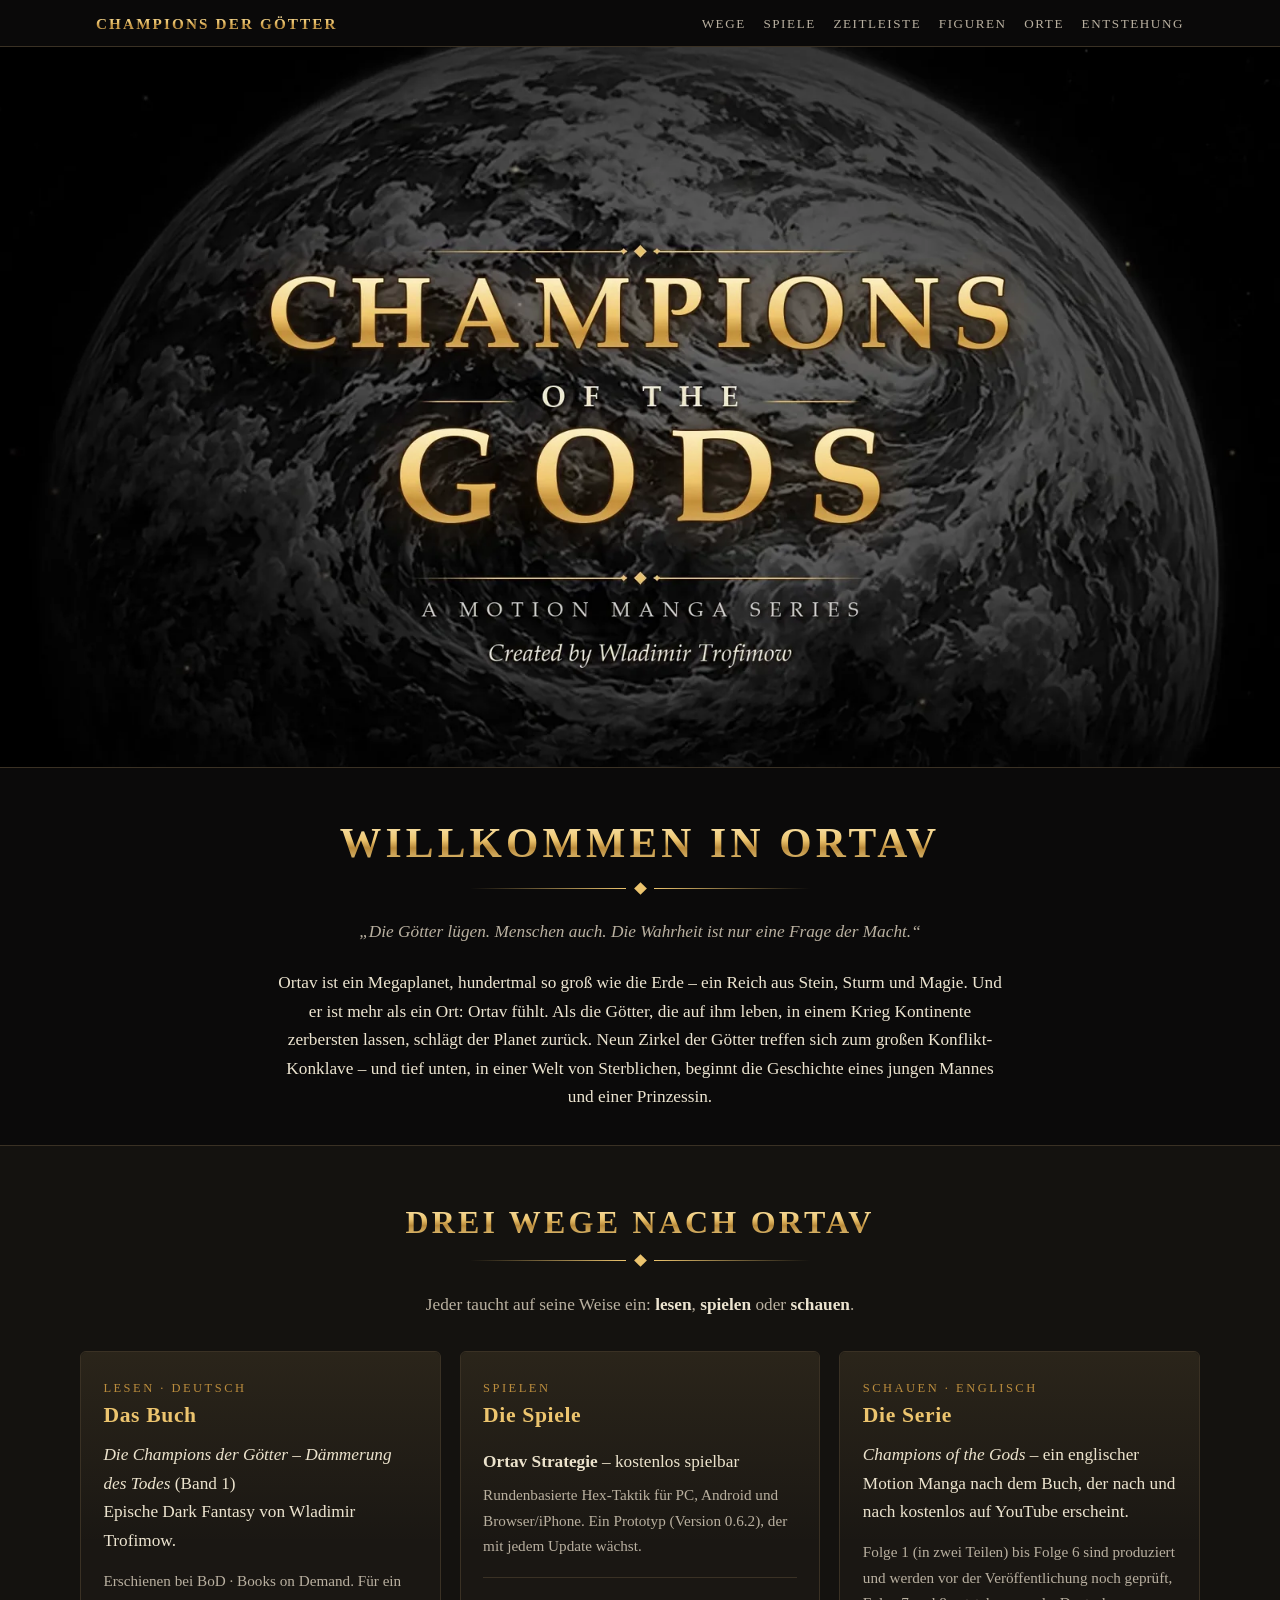
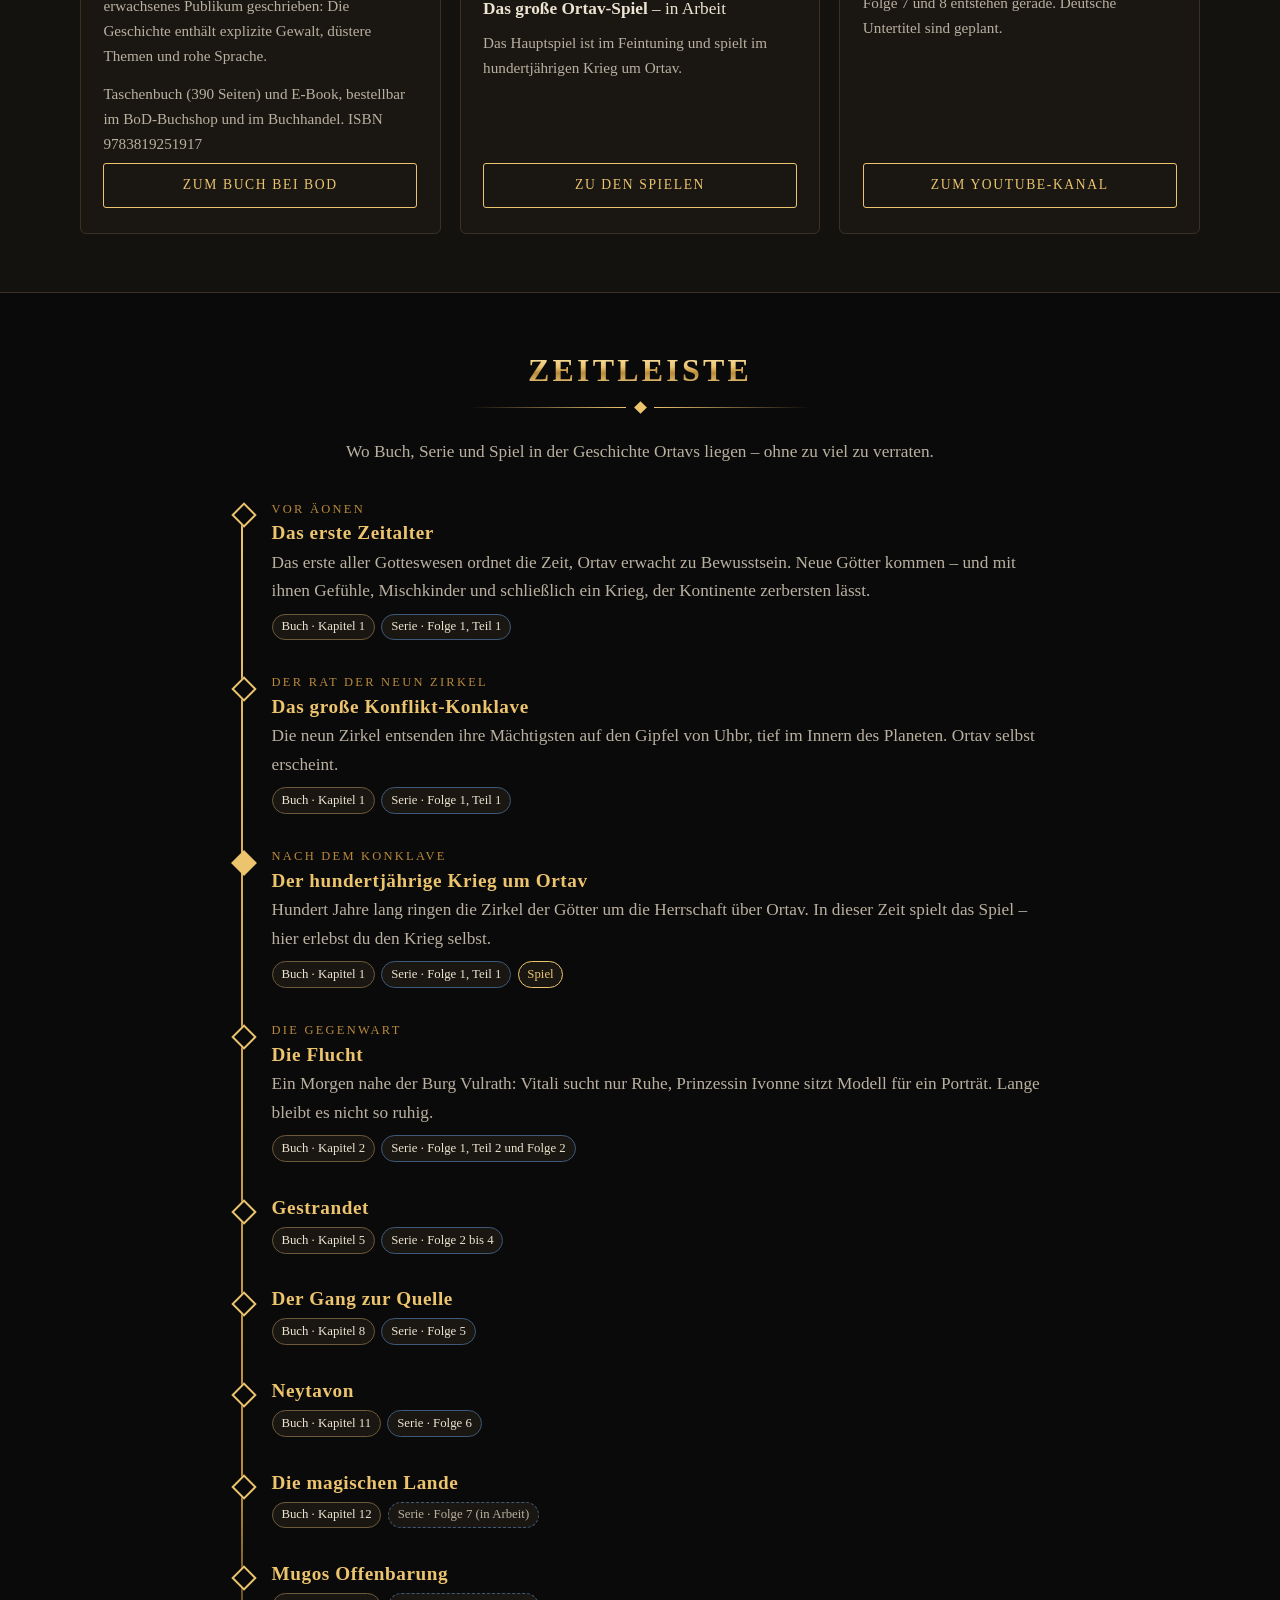
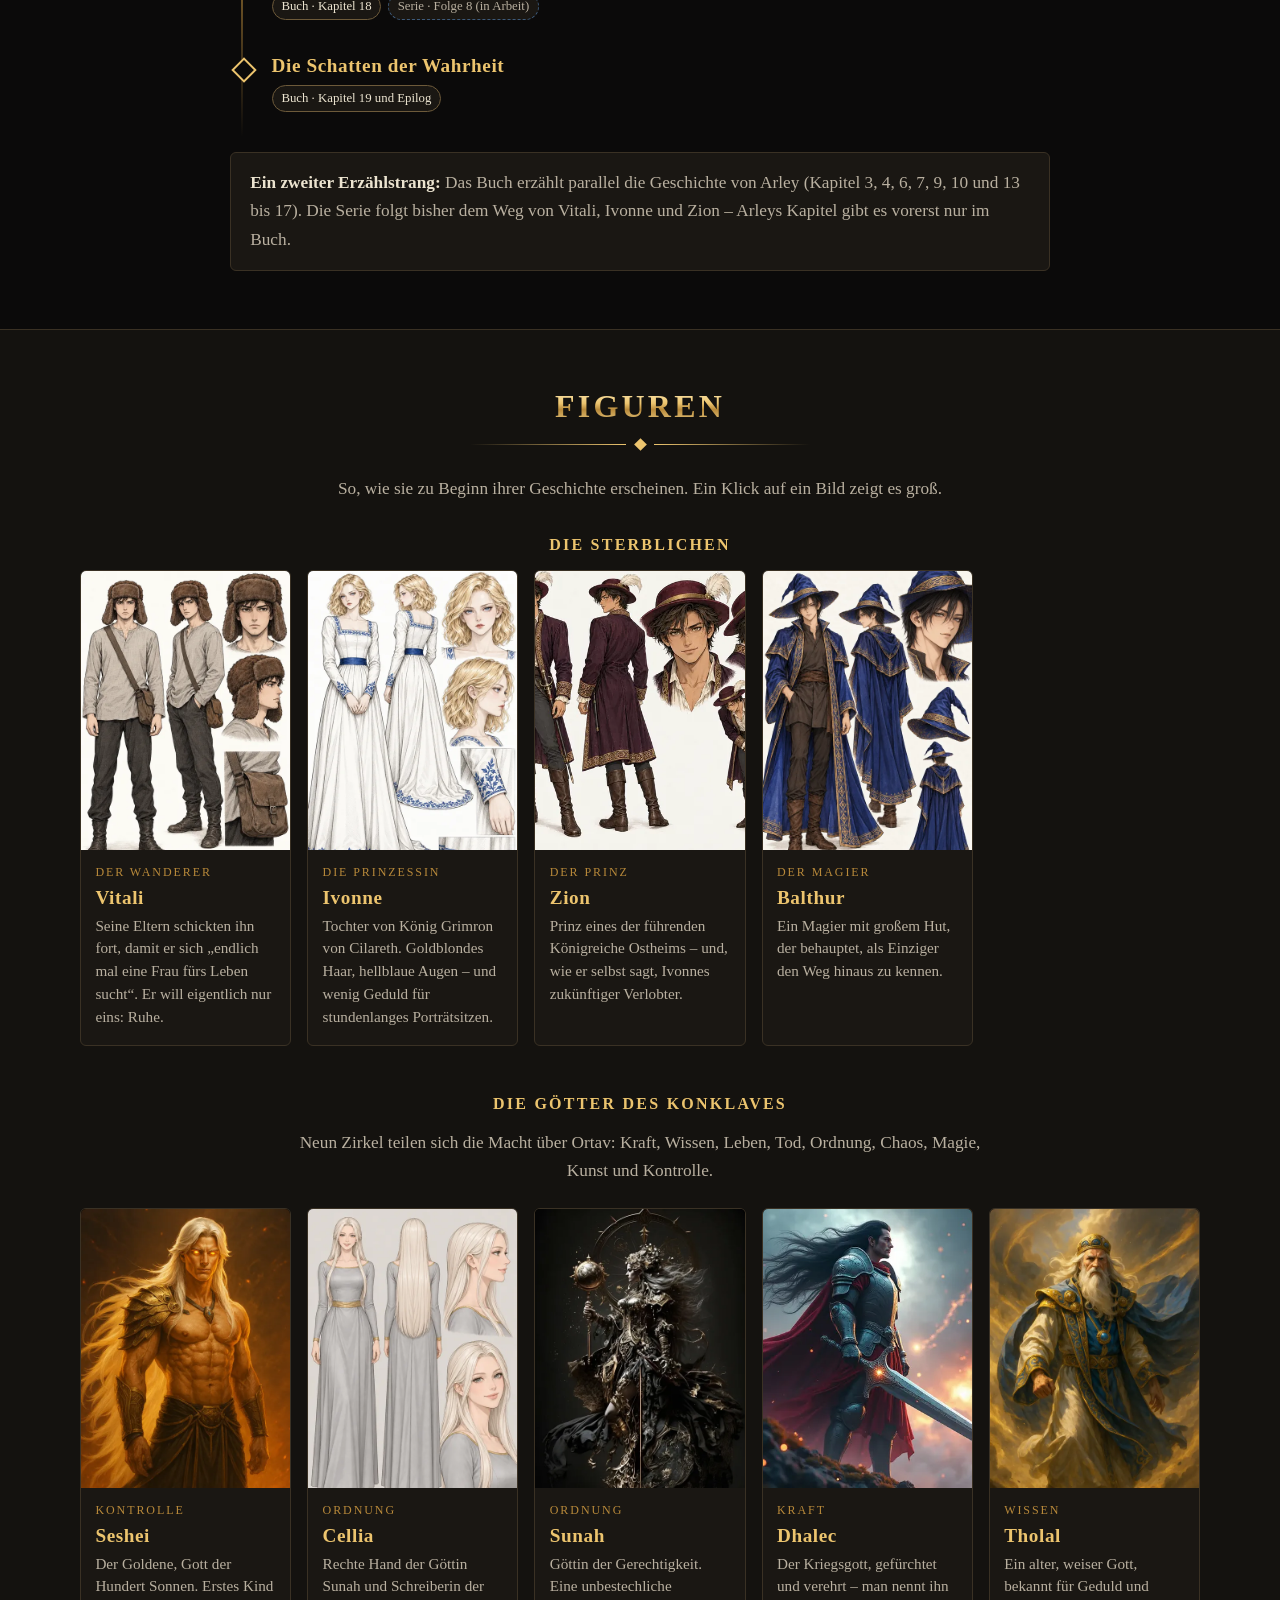
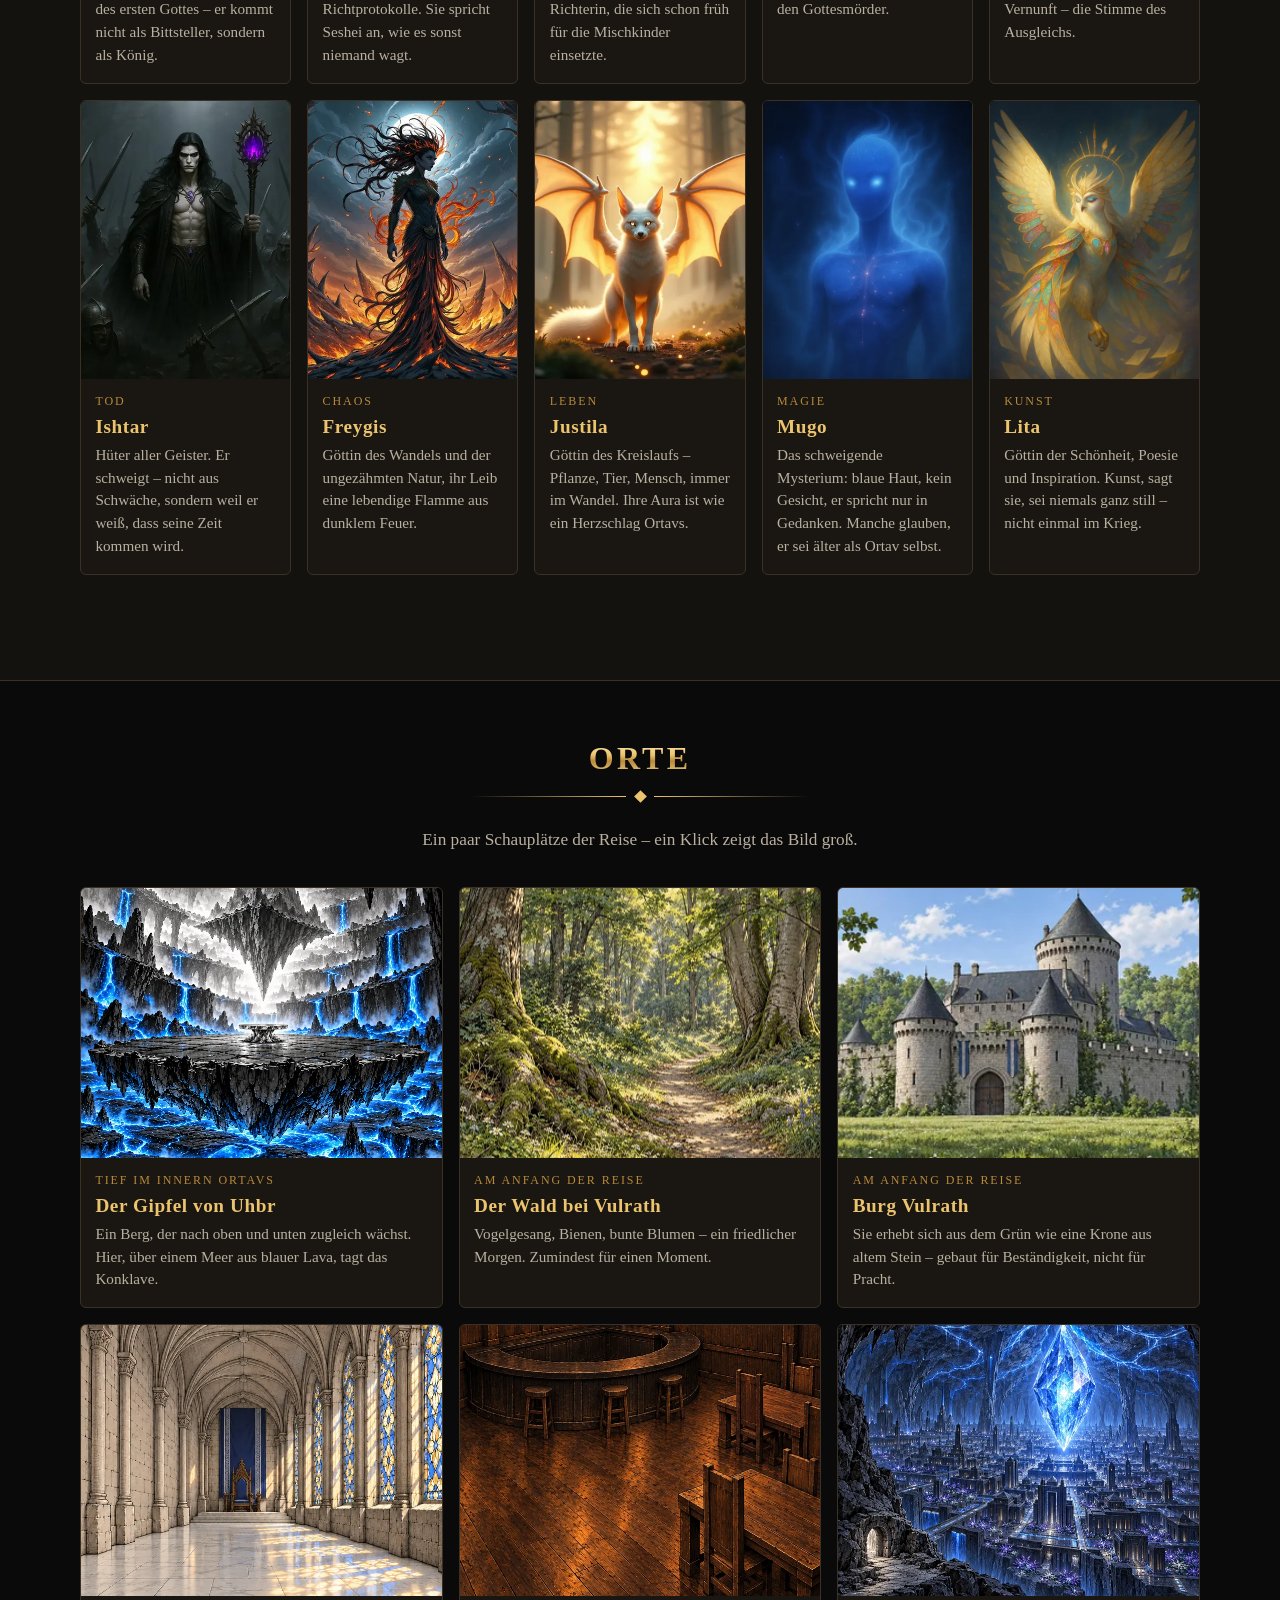
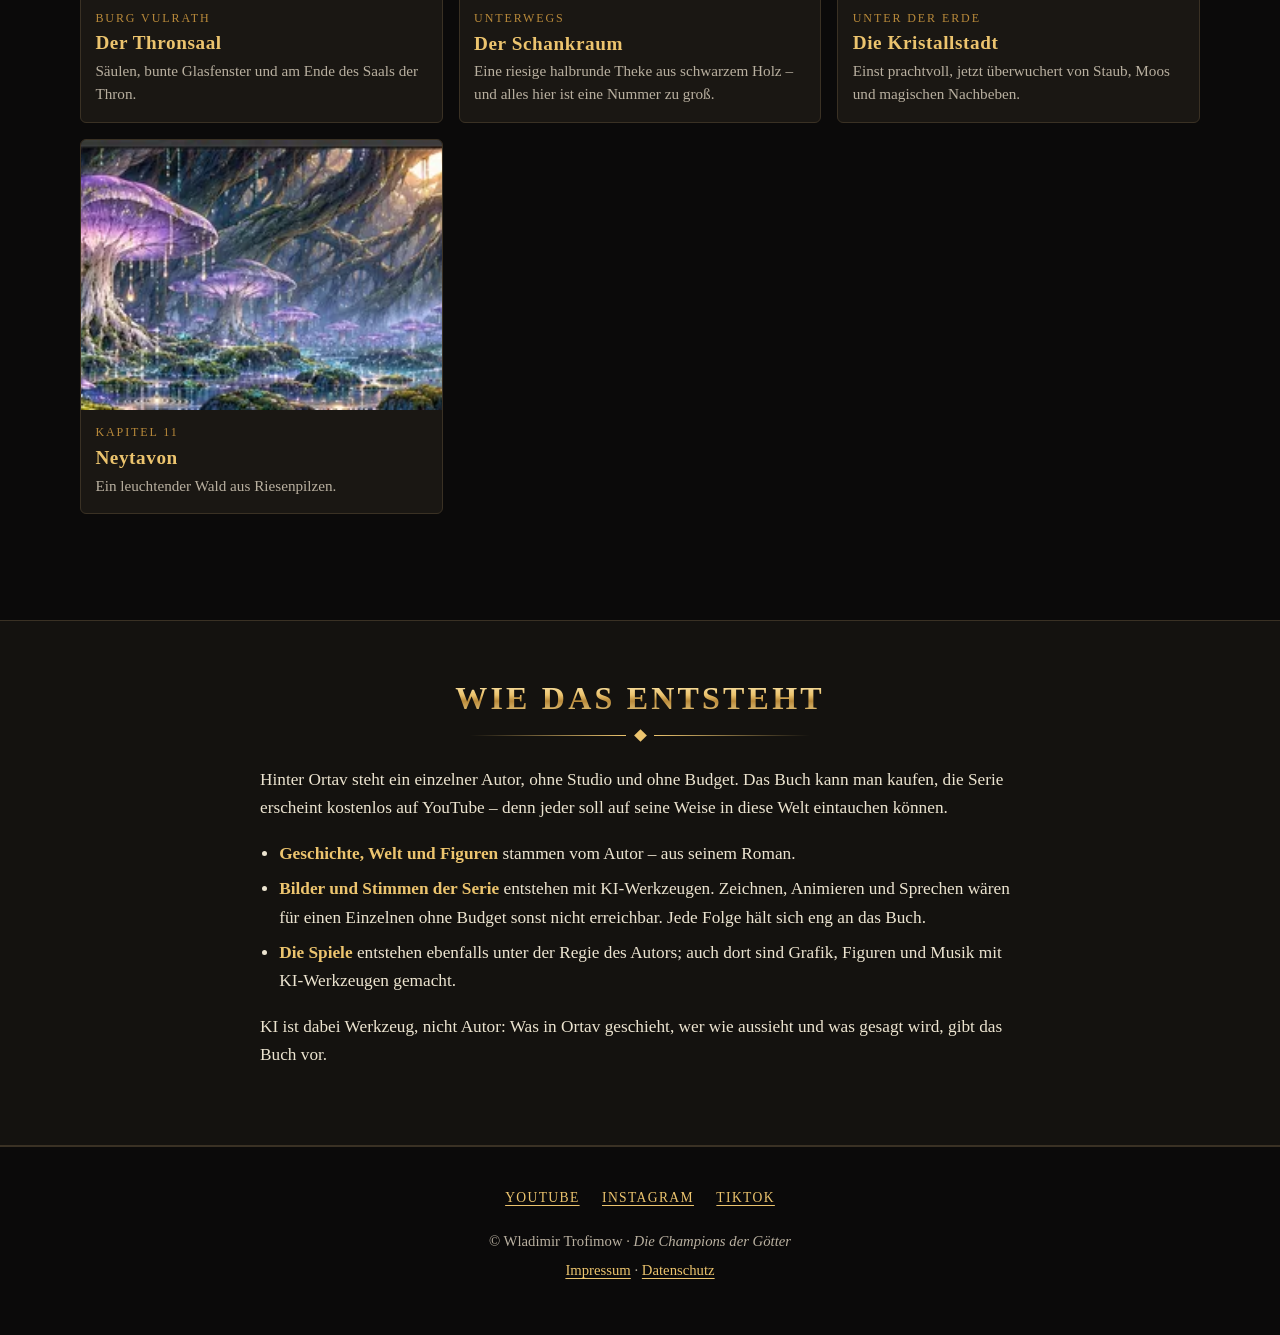
==== commit 6a3f4ae1: "Ortav Strategie 0.6.2: Spielstand sichern Co-Authored-By: Claude Opus 5.5 <noreply@anthropic.com>" ====
--- a/index.html
+++ b/index.html
@@ -77,7 +77,7 @@
           <div class="spiele-zwei">
             <div class="eintrag">
               <p><strong>Ortav Strategie</strong> – kostenlos spielbar</p>
-              <p class="klein">Rundenbasierte Hex-Taktik für PC, Android und Browser/iPhone. Ein Prototyp (Version 0.6.1), der mit jedem Update wächst.</p>
+              <p class="klein">Rundenbasierte Hex-Taktik für PC, Android und Browser/iPhone. Ein Prototyp (Version 0.6.2), der mit jedem Update wächst.</p>
             </div>
             <div class="eintrag">
               <p><strong>Das große Ortav-Spiel</strong> – in Arbeit</p>
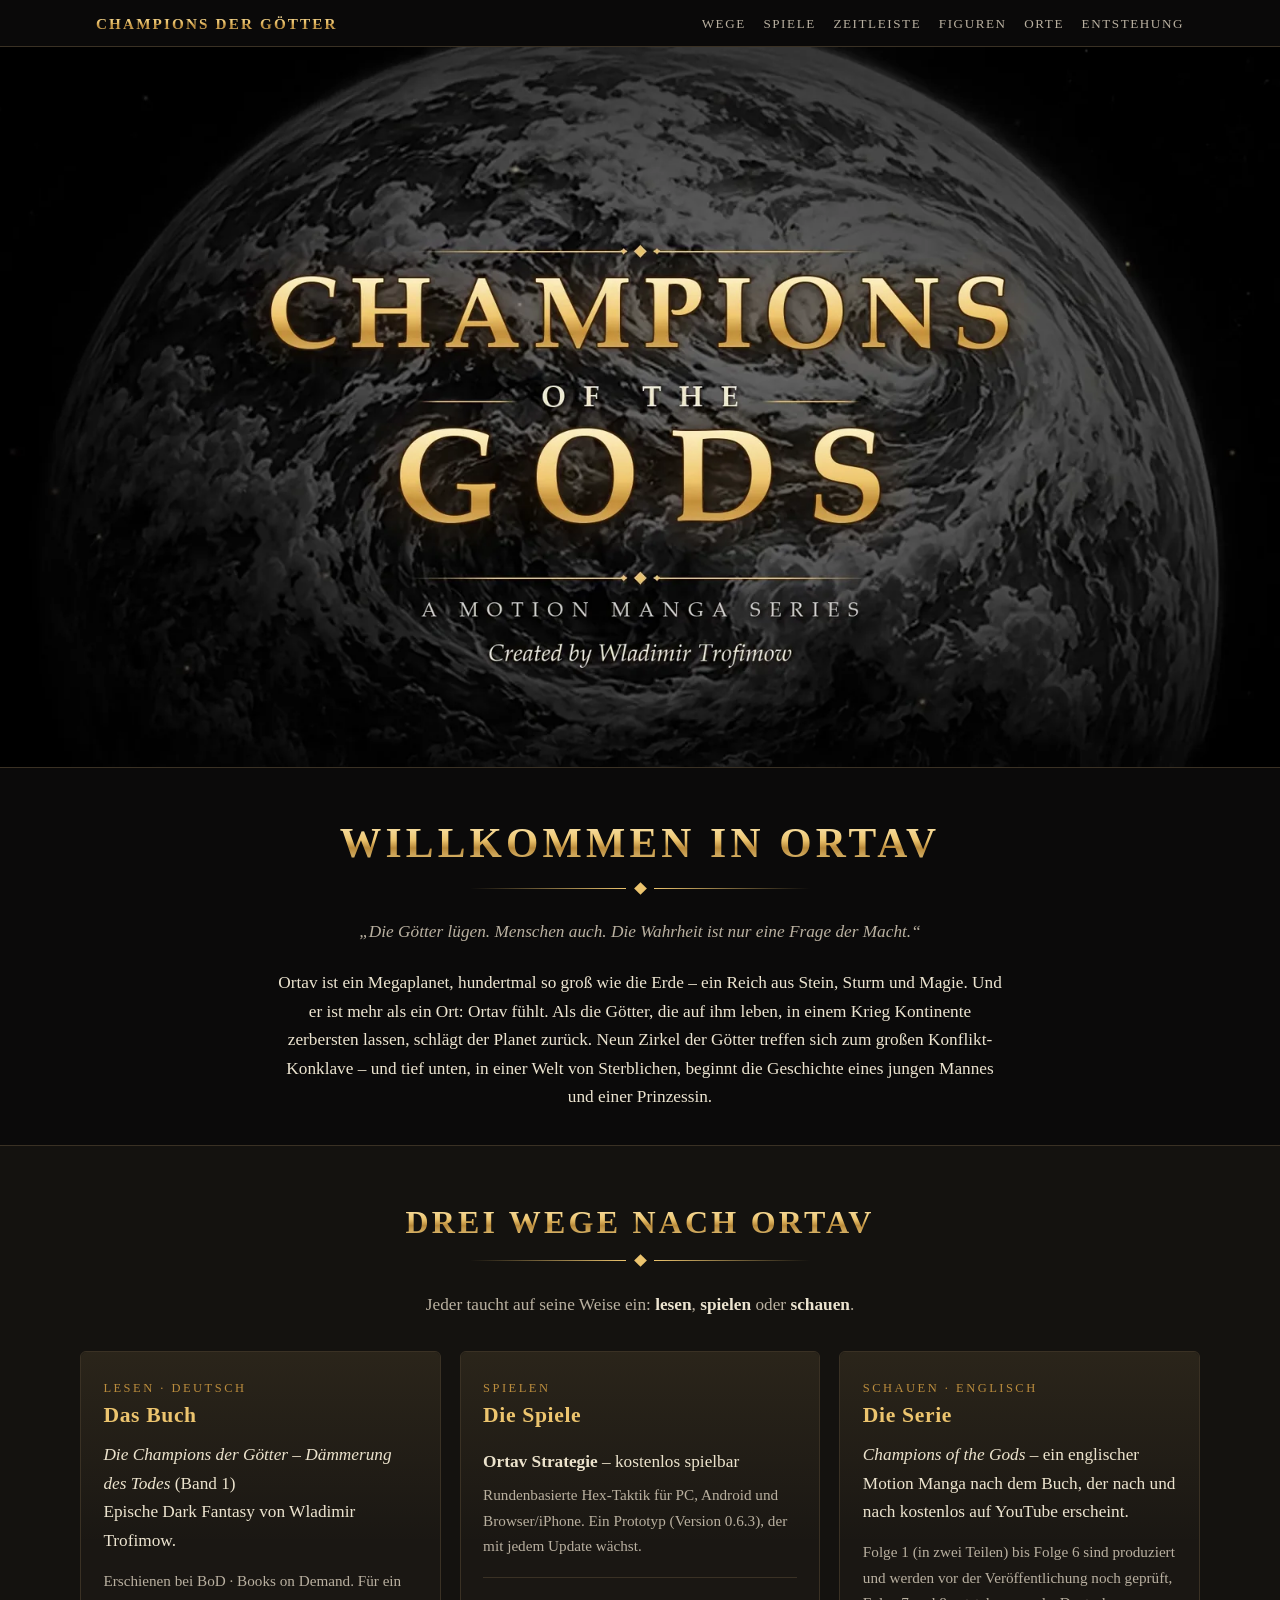
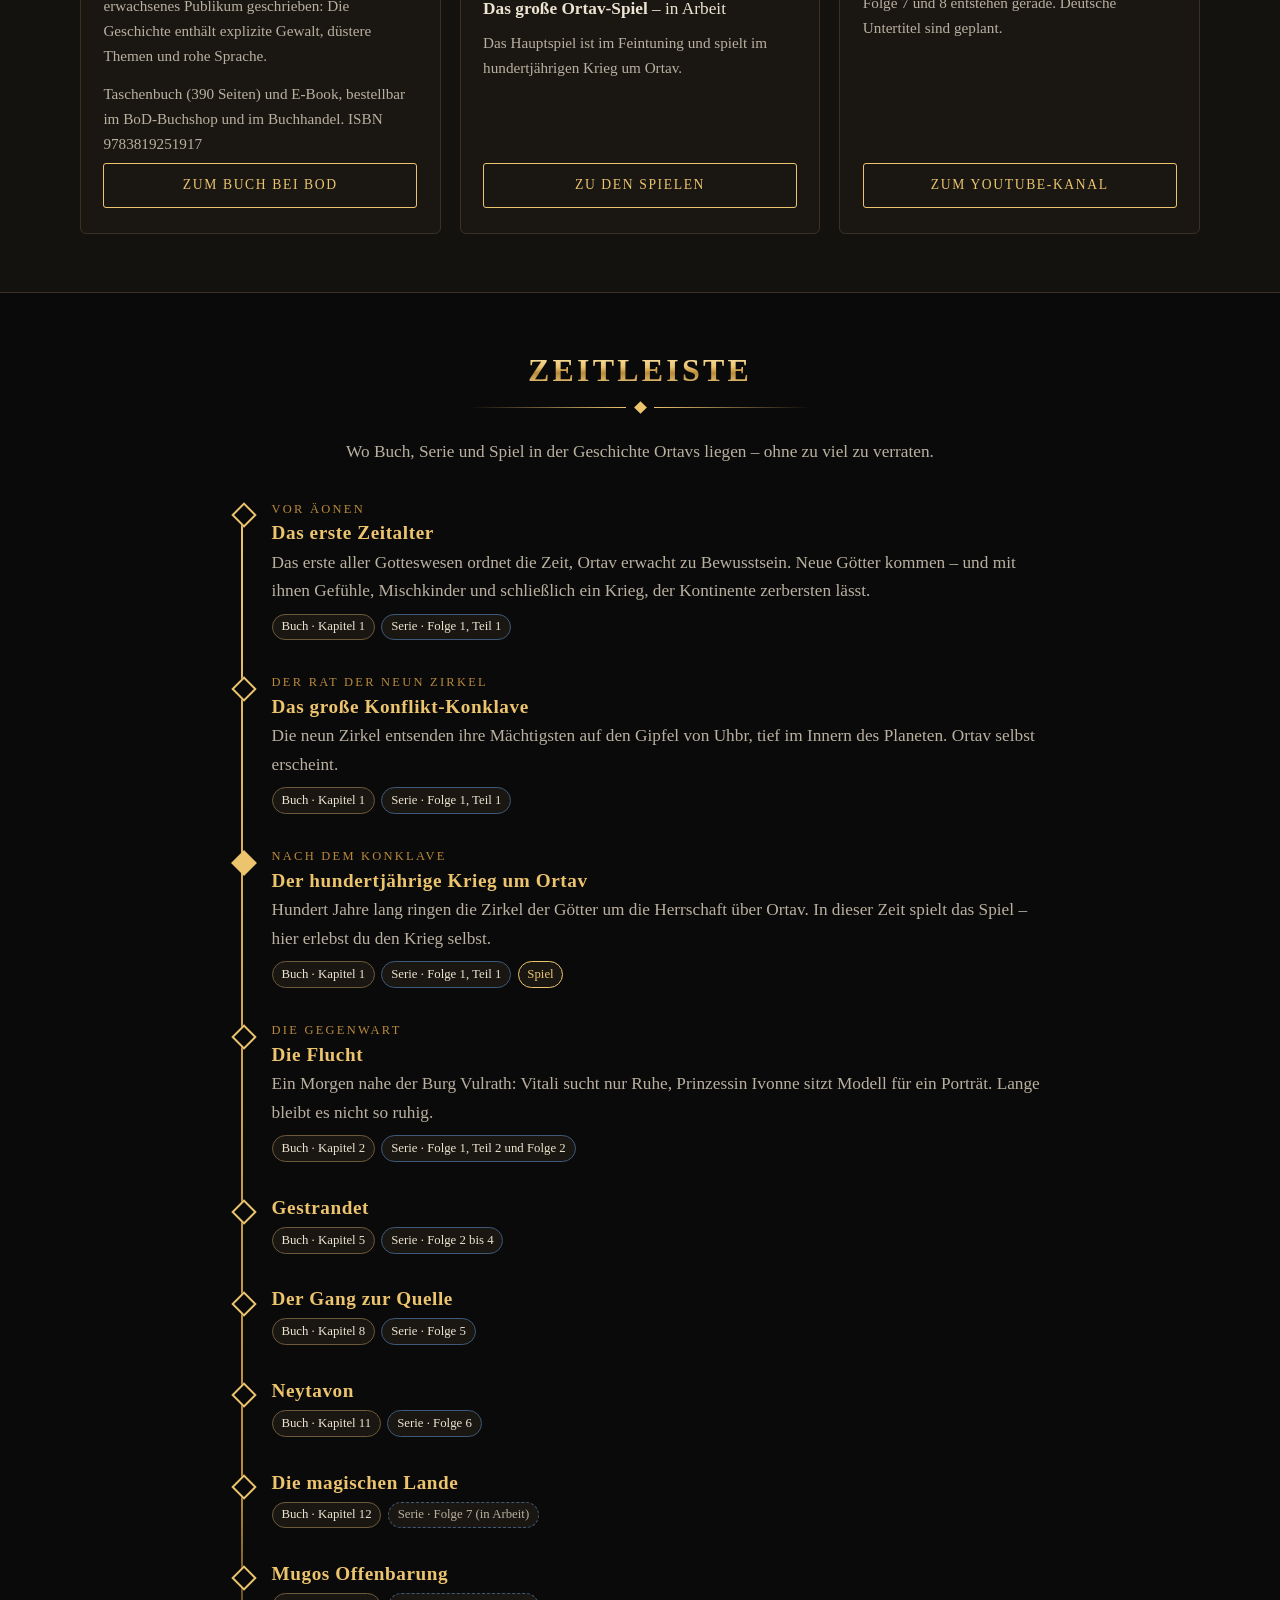
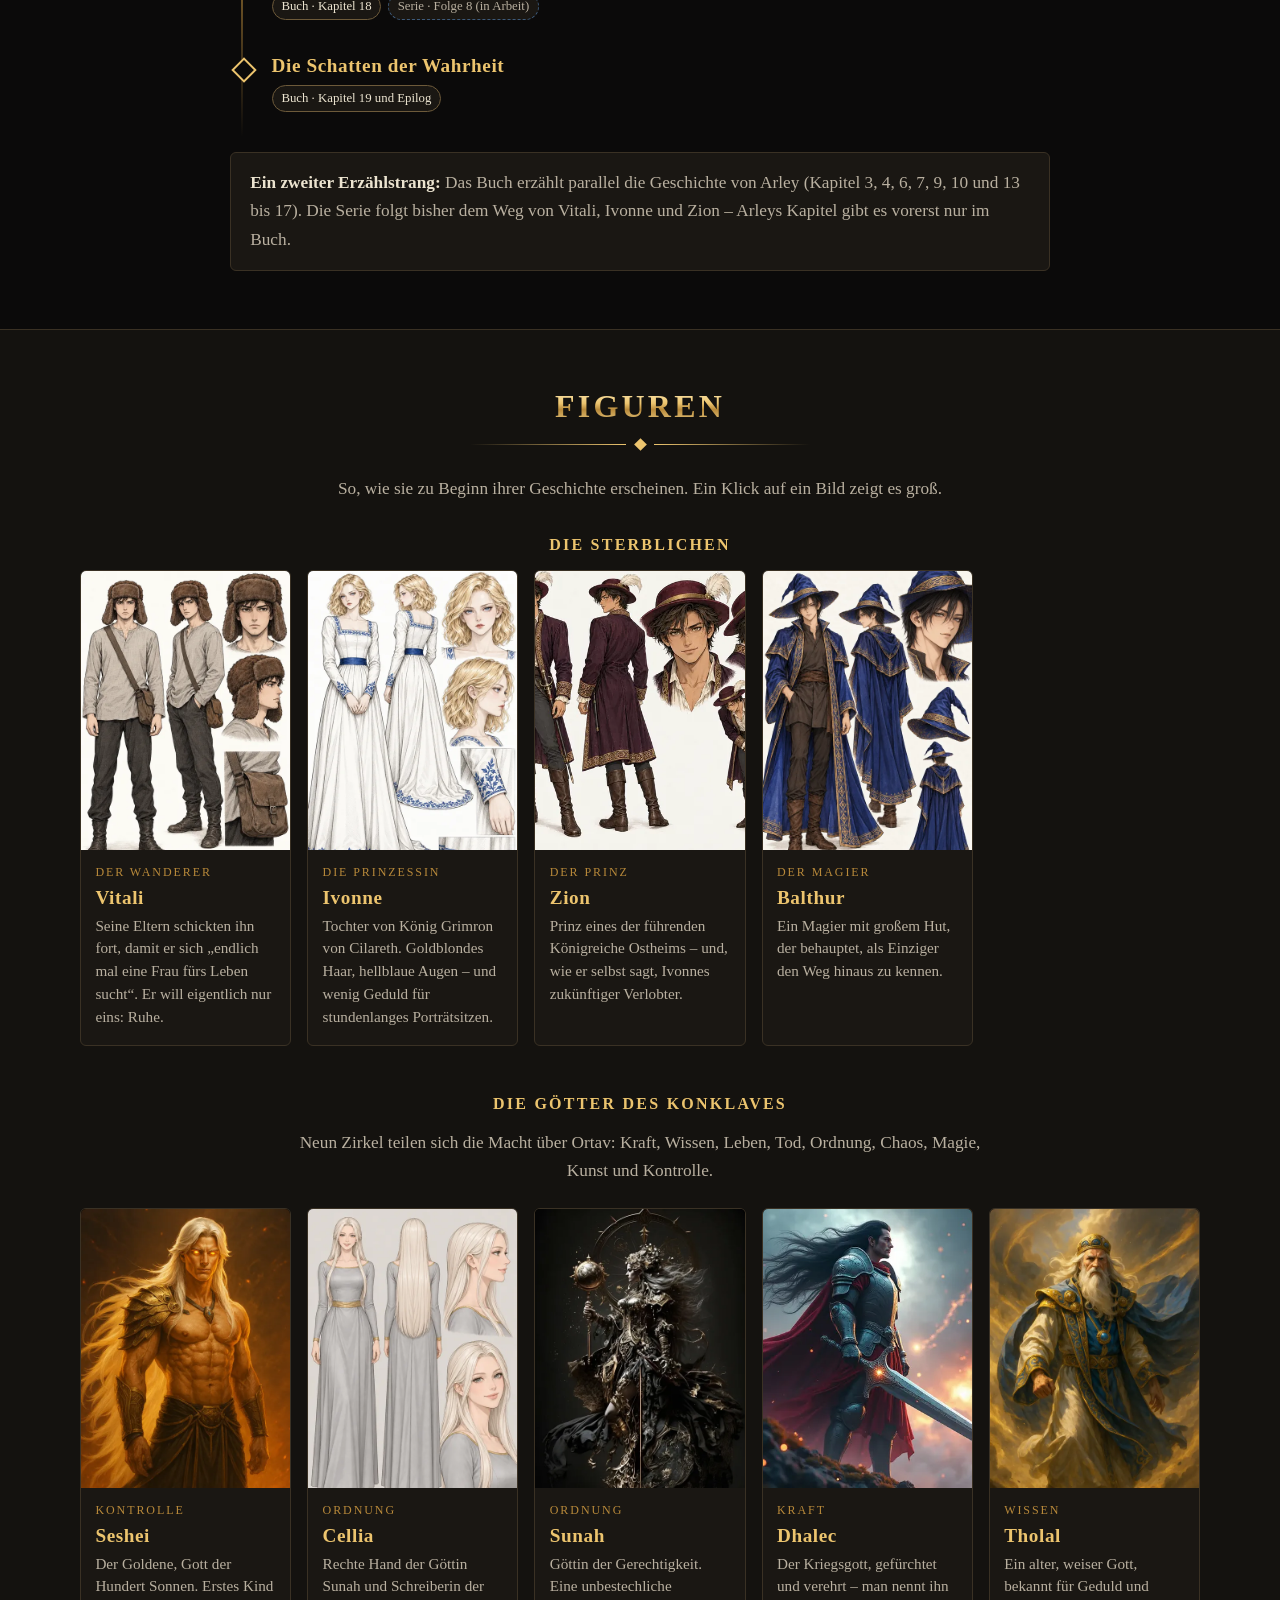
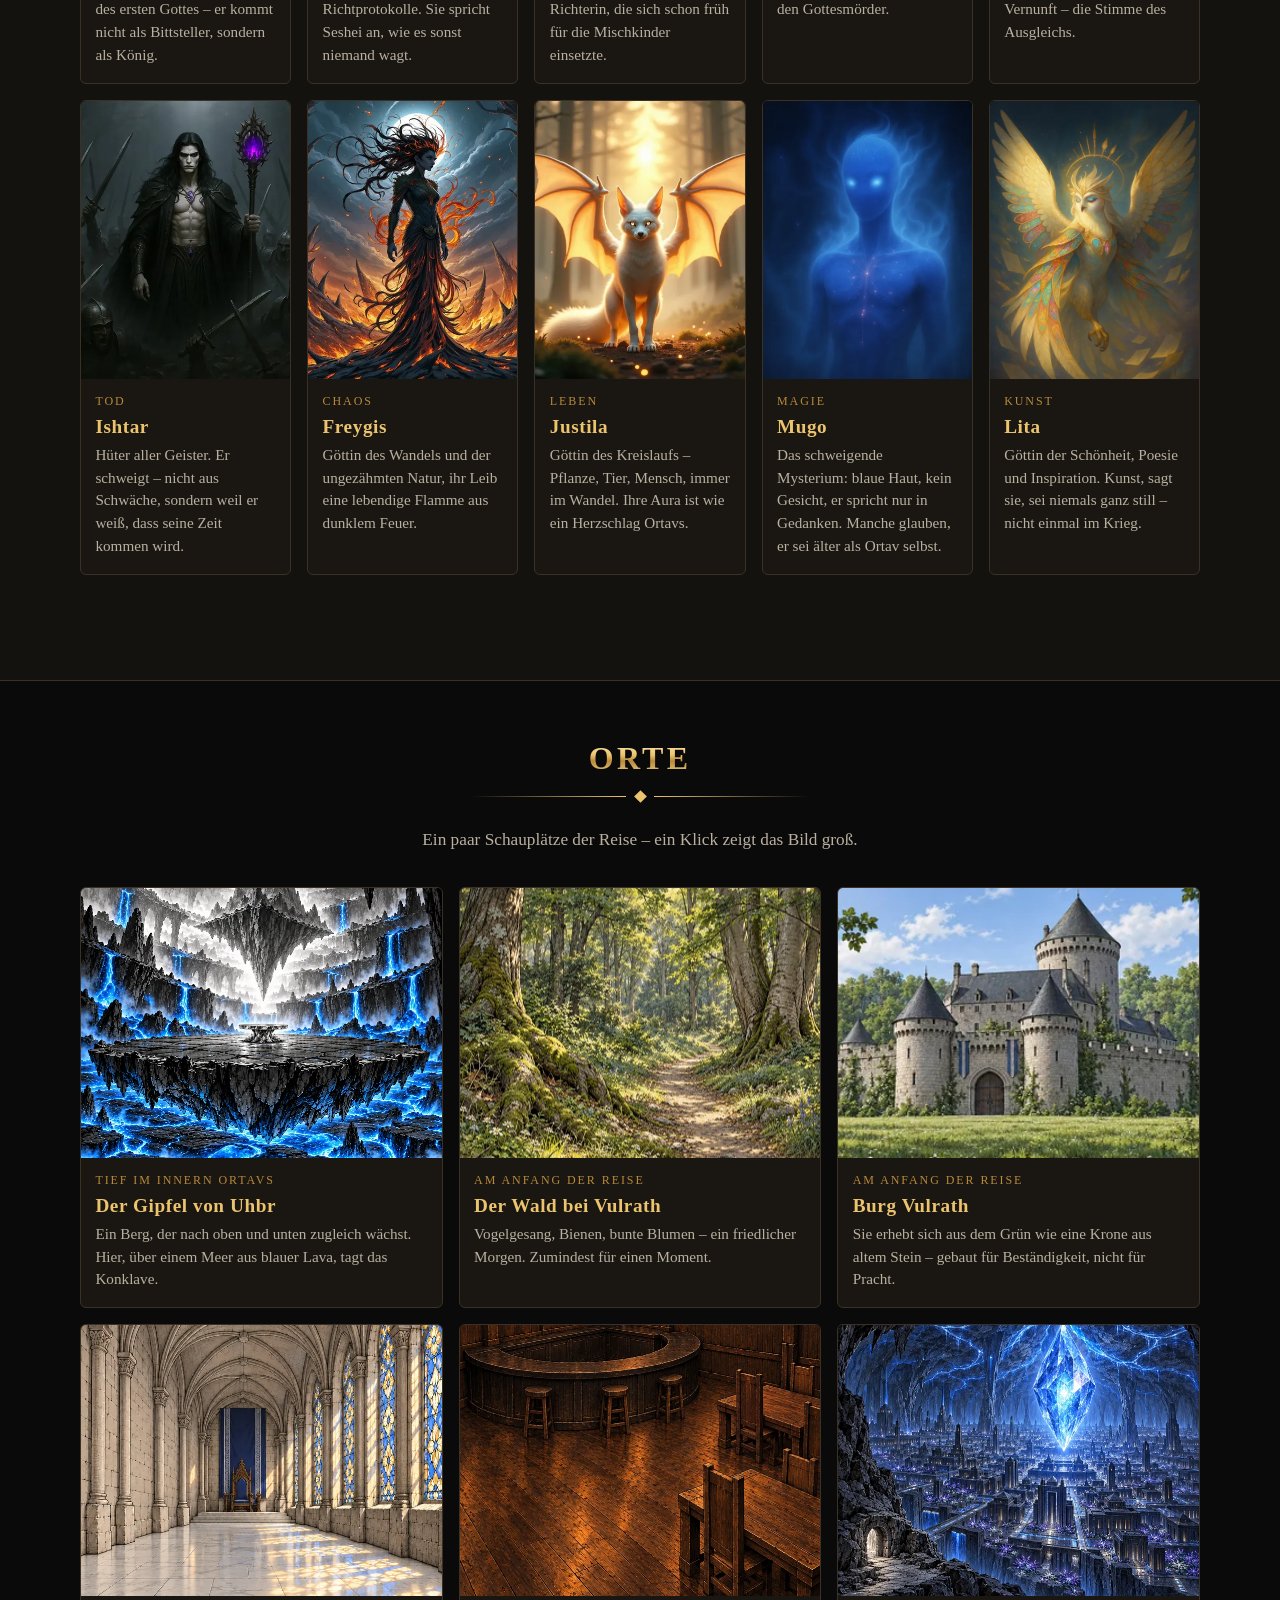
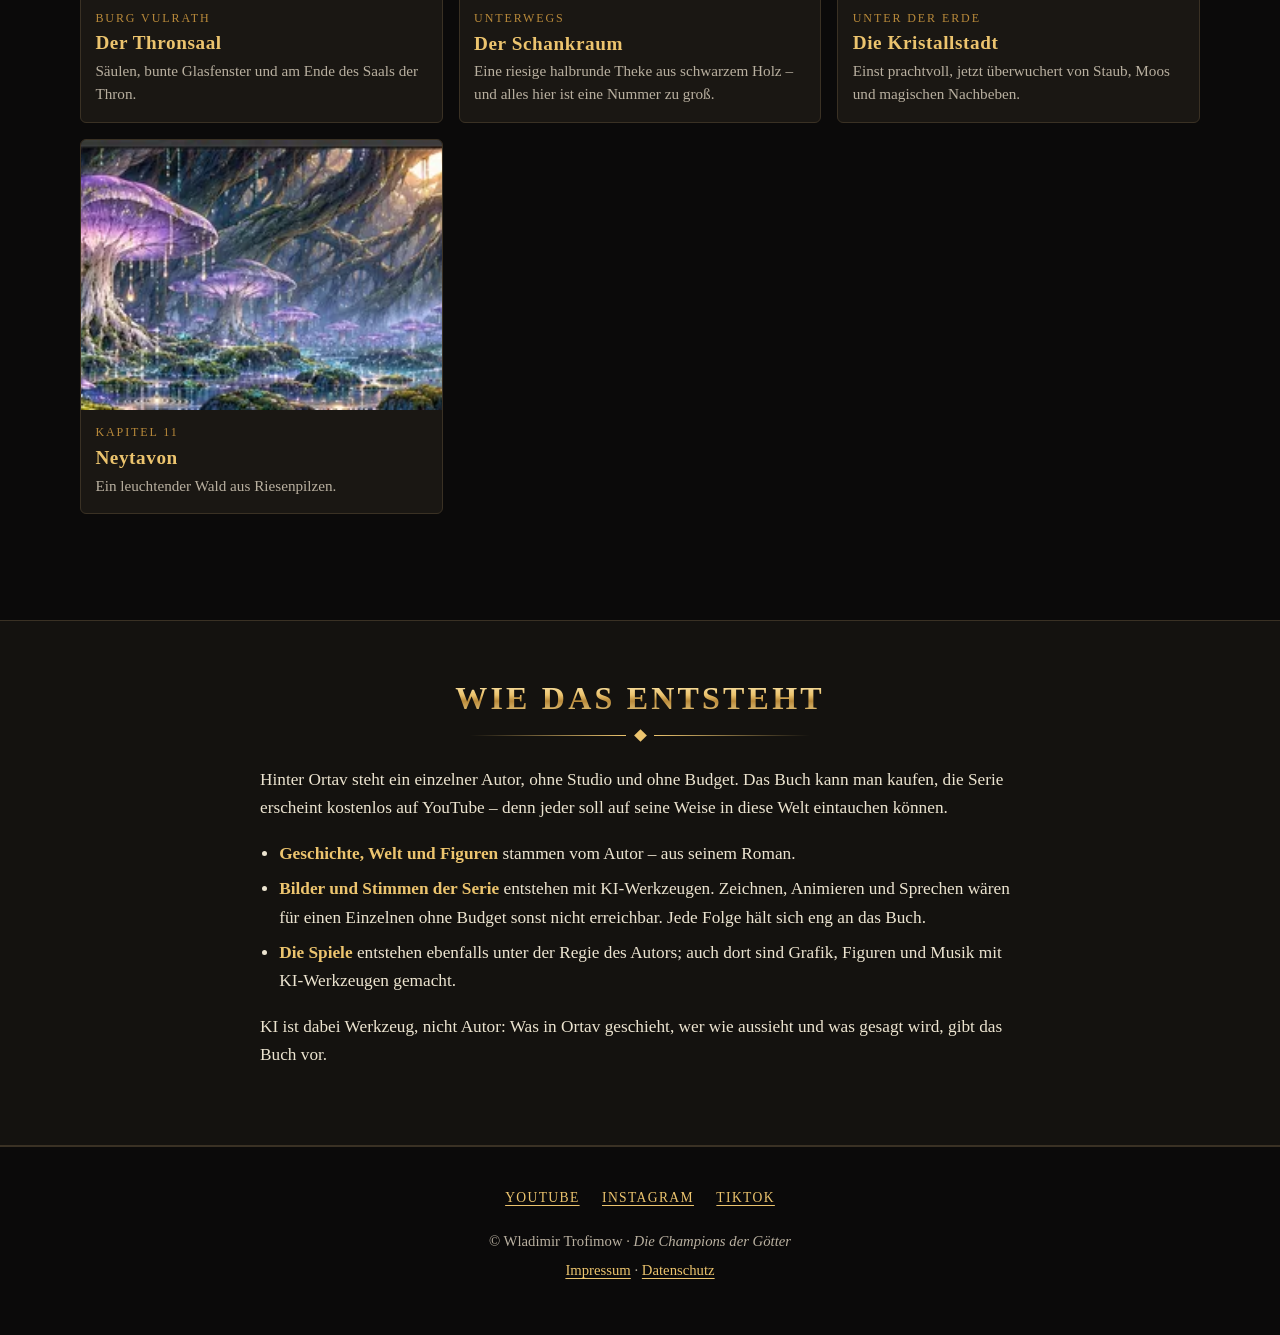
==== commit 1a9612e2: "Ortav Strategie 0.6.3: Fehlerbehebungen für Handys Co-Authored-By: Claude Opus 5.5 <noreply@anthropi" ====
--- a/index.html
+++ b/index.html
@@ -77,7 +77,7 @@
           <div class="spiele-zwei">
             <div class="eintrag">
               <p><strong>Ortav Strategie</strong> – kostenlos spielbar</p>
-              <p class="klein">Rundenbasierte Hex-Taktik für PC, Android und Browser/iPhone. Ein Prototyp (Version 0.6.2), der mit jedem Update wächst.</p>
+              <p class="klein">Rundenbasierte Hex-Taktik für PC, Android und Browser/iPhone. Ein Prototyp (Version 0.6.3), der mit jedem Update wächst.</p>
             </div>
             <div class="eintrag">
               <p><strong>Das große Ortav-Spiel</strong> – in Arbeit</p>
